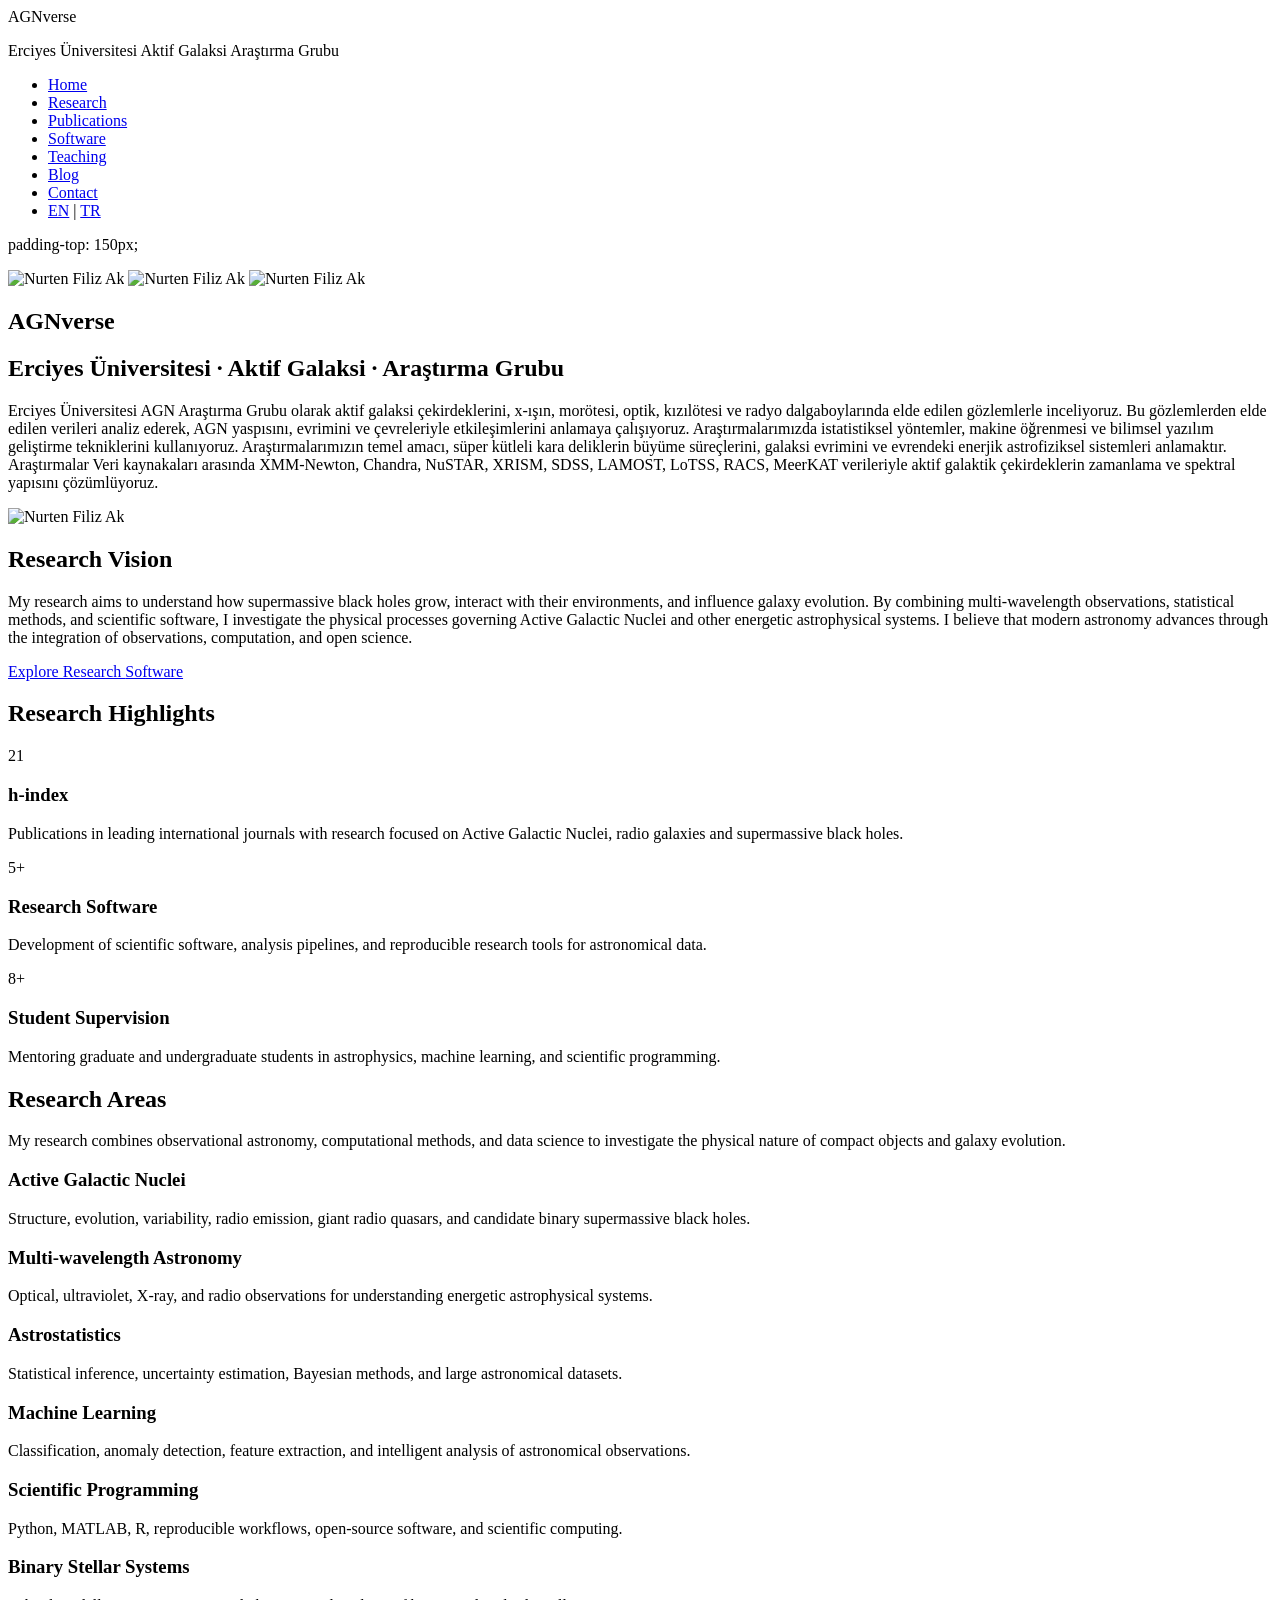
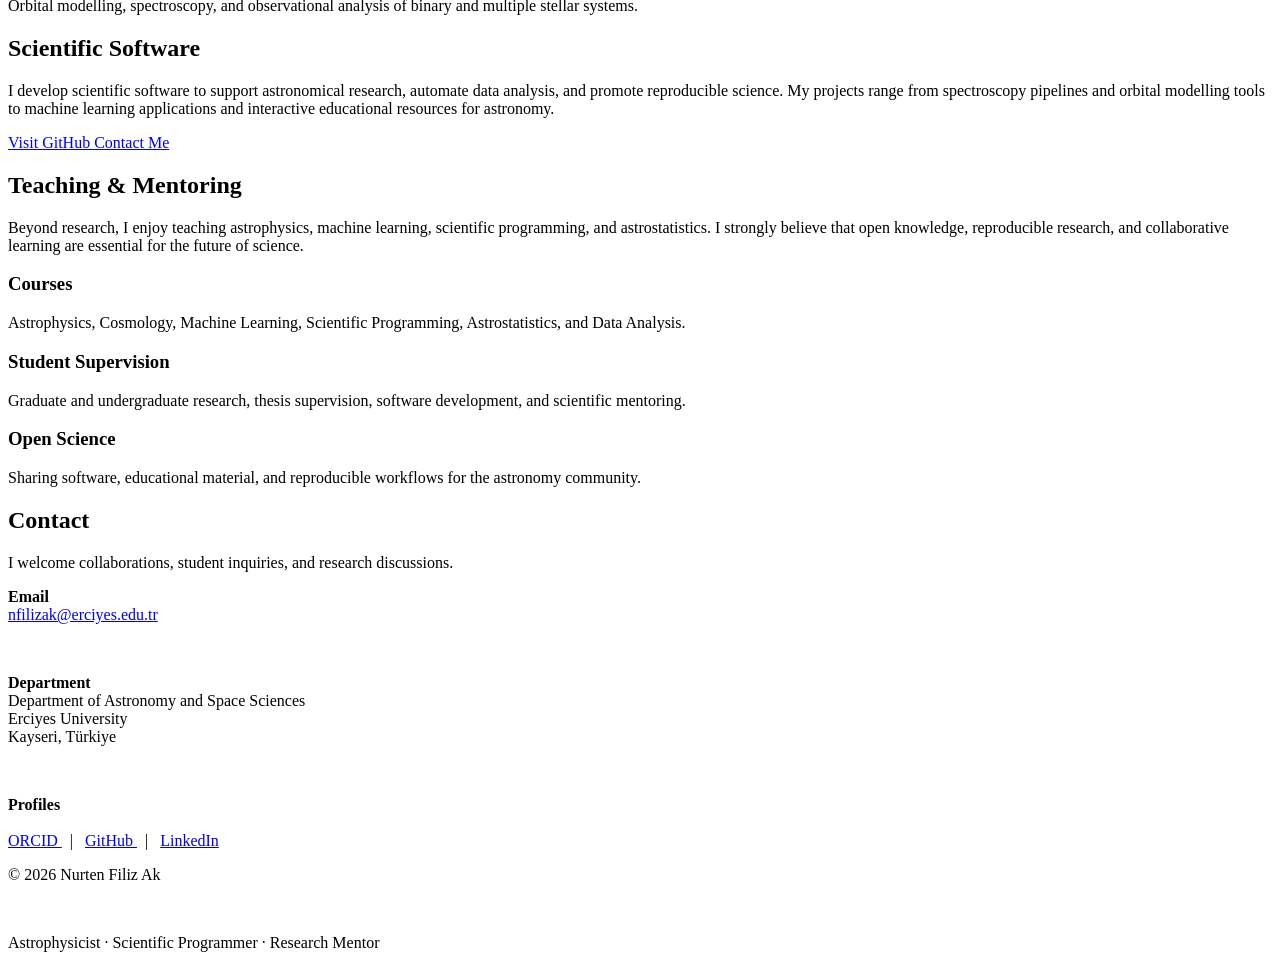
==== index.html @ eb98a03e "Add index.html for AGNverse website This commit adds a new HTML file for the AGNverse academic websi" ====
<!DOCTYPE html>
<html lang="en">

<head>

    <meta charset="UTF-8">
    <meta name="viewport" content="width=device-width, initial-scale=1.0">

    <title>AGNverse | Astrophysics</title>

    <meta name="description"
        content="Official academic website of Nurten Filiz Ak. Astrophysics, Active Galactic Nuclei, Scientific Programming, Astrostatistics and Machine Learning.">

    <link rel="stylesheet" href="css/style.css">

</head>

<body>

<!-- ========================= -->
<!-- HEADER -->
<!-- ========================= -->

<header>

    <div class="container navbar">

        <div class="logo">
           <div class="highlight-number">
                    AGNverse
                </div>
           <p>Erciyes Üniversitesi Aktif Galaksi Araştırma Grubu</p>
        </div>

        <nav>

            <ul class="menu">

                <li><a href="#">Home</a></li>

                <li><a href="#vision">Research</a></li>

                <li><a href="#">Publications</a></li>

                <li><a href="#">Software</a></li>

                <li><a href="#">Teaching</a></li>

                <li><a href="#">Blog</a></li>

                <li><a href="#contact">Contact</a></li>

                <li class="language-switch">
                    <a href="index.html" class="active-lang">EN</a>
                    <span>|</span>
                    <a href="tr/index.html">TR</a>
                </li>

            </ul>

        </nav>

    </div>

</header>

<section>
    <p>
    padding-top: 150px;
    </p>
</section>

<section>
 <div class="hero-image">

            <img src="assets/images/fotograf_nfa.jpg"
                alt="Nurten Filiz Ak">

                        <img src="assets/images/fotograf_nfa.jpg"
                alt="Nurten Filiz Ak">

                            <img src="assets/images/fotograf_nfa.jpg"
                alt="Nurten Filiz Ak">

</div>
</section>
<!-- ========================= -->
<!-- HERO -->
<!-- ========================= -->

<section class="hero">

    <div class="container hero">

        <!-- LEFT SIDE -->

        <div class="hero-text">

            <h1>
                AGNverse
            </h1>

            <h2>

                Erciyes Üniversitesi  ·
                Aktif Galaksi ·
                Araştırma Grubu

            </h2>

            <p>

               Erciyes Üniversitesi AGN Araştırma Grubu olarak 
               aktif galaksi çekirdeklerini, x-ışın, morötesi, optik, kızılötesi ve radyo dalgaboylarında elde edilen gözlemlerle inceliyoruz.
               Bu gözlemlerden elde edilen verileri analiz ederek, AGN yaspısını, evrimini ve çevreleriyle etkileşimlerini anlamaya çalışıyoruz.
               Araştırmalarımızda istatistiksel yöntemler, makine öğrenmesi ve bilimsel yazılım geliştirme tekniklerini kullanıyoruz.
               Araştırmalarımızın temel amacı, süper kütleli kara deliklerin büyüme süreçlerini, galaksi evrimini ve evrendeki enerjik astrofiziksel sistemleri anlamaktır.
               Araştırmalar
               
               Veri kaynakaları arasında XMM-Newton, Chandra, NuSTAR, XRISM,
               SDSS, LAMOST,
               LoTSS, RACS, MeerKAT verileriyle aktif galaktik çekirdeklerin zamanlama ve spektral yapısını çözümlüyoruz.

            </p>

            

        </div>

        <!-- RIGHT SIDE -->

        <div class="hero-image">

            <img src="assets/images/fotograf_nfa.jpg"
                alt="Nurten Filiz Ak">

                  
        </div>

    </div>

</section>



<!-- ===================================================== -->
<!-- RESEARCH VISION -->
<!-- ===================================================== -->

<section id="vision">

    <div class="container">

        <h2 class="section-title">
            Research Vision
        </h2>

        <p class="section-text">

            My research aims to understand how supermassive black holes grow,
            interact with their environments, and influence galaxy evolution.
            By combining multi-wavelength observations, statistical methods,
            and scientific software, I investigate the physical processes
            governing Active Galactic Nuclei and other energetic astrophysical
            systems. I believe that modern astronomy advances through the
            integration of observations, computation, and open science.

        </p>

    </div>

</section>

<div class="button-group">

                <a href="#vision" class="btn btn-primary">

                    Explore Research

                </a>

                <a href="#" class="btn btn-secondary">

                    Software

                </a>

            </div>

<!-- ===================================================== -->
<!-- RESEARCH HIGHLIGHTS -->
<!-- ===================================================== -->

<section>

    <div class="container">

        <h2 class="section-title">
            Research Highlights
        </h2>

        <div class="grid">

            <div class="card">

                <div class="highlight-number">
                    21
                </div>

                <h3>h-index</h3>

                <p class="highlight-text">

                    Publications in leading international journals with
                    research focused on Active Galactic Nuclei,
                    radio galaxies and supermassive black holes.

                </p>

            </div>

            <div class="card">

                <div class="highlight-number">
                    5+
                </div>

                <h3>Research Software</h3>

                <p class="highlight-text">

                    Development of scientific software,
                    analysis pipelines,
                    and reproducible research tools for astronomical data.

                </p>

            </div>

            <div class="card">

                <div class="highlight-number">
                    8+
                </div>

                <h3>Student Supervision</h3>

                <p class="highlight-text">

                    Mentoring graduate and undergraduate students
                    in astrophysics,
                    machine learning,
                    and scientific programming.

                </p>

            </div>

        </div>

    </div>

</section>


<!-- ===================================================== -->
<!-- RESEARCH AREAS -->
<!-- ===================================================== -->

<section>

    <div class="container">

        <h2 class="section-title">
            Research Areas
        </h2>

        <p class="section-text">

            My research combines observational astronomy,
            computational methods,
            and data science to investigate the physical nature of
            compact objects and galaxy evolution.

        </p>

        <div class="grid">

            <div class="card">

                <h3>
                    Active Galactic Nuclei
                </h3>

                <p>

                    Structure, evolution,
                    variability,
                    radio emission,
                    giant radio quasars,
                    and candidate binary supermassive black holes.

                </p>

            </div>

            <div class="card">

                <h3>
                    Multi-wavelength Astronomy
                </h3>

                <p>

                    Optical,
                    ultraviolet,
                    X-ray,
                    and radio observations
                    for understanding energetic astrophysical systems.

                </p>

            </div>

            <div class="card">

                <h3>
                    Astrostatistics
                </h3>

                <p>

                    Statistical inference,
                    uncertainty estimation,
                    Bayesian methods,
                    and large astronomical datasets.

                </p>

            </div>

            <div class="card">

                <h3>
                    Machine Learning
                </h3>

                <p>

                    Classification,
                    anomaly detection,
                    feature extraction,
                    and intelligent analysis
                    of astronomical observations.

                </p>

            </div>

            <div class="card">

                <h3>
                    Scientific Programming
                </h3>

                <p>

                    Python,
                    MATLAB,
                    R,
                    reproducible workflows,
                    open-source software,
                    and scientific computing.

                </p>

            </div>

            <div class="card">

                <h3>
                    Binary Stellar Systems
                </h3>

                <p>

                    Orbital modelling,
                    spectroscopy,
                    and observational analysis
                    of binary and multiple stellar systems.

                </p>

            </div>

        </div>

    </div>

</section>

<!-- ===================================================== -->
<!-- SOFTWARE -->
<!-- ===================================================== -->

<section id="software">

    <div class="container">

        <h2 class="section-title">
            Scientific Software
        </h2>

        <p class="section-text">

            I develop scientific software to support astronomical research,
            automate data analysis, and promote reproducible science.
            My projects range from spectroscopy pipelines and orbital modelling
            tools to machine learning applications and interactive educational
            resources for astronomy.

        </p>

        <div class="button-group">

            <a href="https://github.com/nfilizak"
               target="_blank"
               class="btn btn-primary">

                Visit GitHub

            </a>

            <a href="#contact"
               class="btn btn-secondary">

                Contact Me

            </a>

        </div>

    </div>

</section>


<!-- ===================================================== -->
<!-- TEACHING -->
<!-- ===================================================== -->

<section>

    <div class="container">

        <h2 class="section-title">
            Teaching & Mentoring
        </h2>

        <p class="section-text">

            Beyond research, I enjoy teaching astrophysics,
            machine learning,
            scientific programming,
            and astrostatistics.
            I strongly believe that open knowledge,
            reproducible research,
            and collaborative learning are essential
            for the future of science.

        </p>

        <div class="grid">

            <div class="card">

                <h3>
                    Courses
                </h3>

                <p>

                    Astrophysics,
                    Cosmology,
                    Machine Learning,
                    Scientific Programming,
                    Astrostatistics,
                    and Data Analysis.

                </p>

            </div>

            <div class="card">

                <h3>
                    Student Supervision
                </h3>

                <p>

                    Graduate and undergraduate research,
                    thesis supervision,
                    software development,
                    and scientific mentoring.

                </p>

            </div>

            <div class="card">

                <h3>
                    Open Science
                </h3>

                <p>

                    Sharing software,
                    educational material,
                    and reproducible workflows
                    for the astronomy community.

                </p>

            </div>

        </div>

    </div>

</section>


<!-- ===================================================== -->
<!-- CONTACT -->
<!-- ===================================================== -->

<section id="contact">

    <div class="container">

        <h2 class="section-title">
            Contact
        </h2>

        <p class="section-text">

            I welcome collaborations,
            student inquiries,
            and research discussions.

        </p>

        <div class="card">

            <p>

                <strong>Email</strong><br>

                <a href="mailto:nfilizak@erciyes.edu.tr">
                    nfilizak@erciyes.edu.tr
                </a>

            </p>

            <br>

            <p>

                <strong>Department</strong><br>

                Department of Astronomy and Space Sciences<br>
                Erciyes University<br>
                Kayseri, Türkiye

            </p>

            <br>

            <p>

                <strong>Profiles</strong><br><br>

                <a href="https://orcid.org/"
                   target="_blank">

                    ORCID

                </a>

                &nbsp; | &nbsp;

                <a href="https://github.com/nfilizak"
                   target="_blank">

                    GitHub

                </a>

                &nbsp; | &nbsp;

                <a href="https://www.linkedin.com/in/nfilizak/"
                   target="_blank">

                    LinkedIn

                </a>

            </p>

        </div>

    </div>

</section>


<!-- ===================================================== -->
<!-- FOOTER -->
<!-- ===================================================== -->

<footer>

    <div class="container">

        <p>

            © 2026 Nurten Filiz Ak

        </p>

        <br>

        <p>

            Astrophysicist · Scientific Programmer · Research Mentor

        </p>

    </div>

</footer>

</body>

</html>
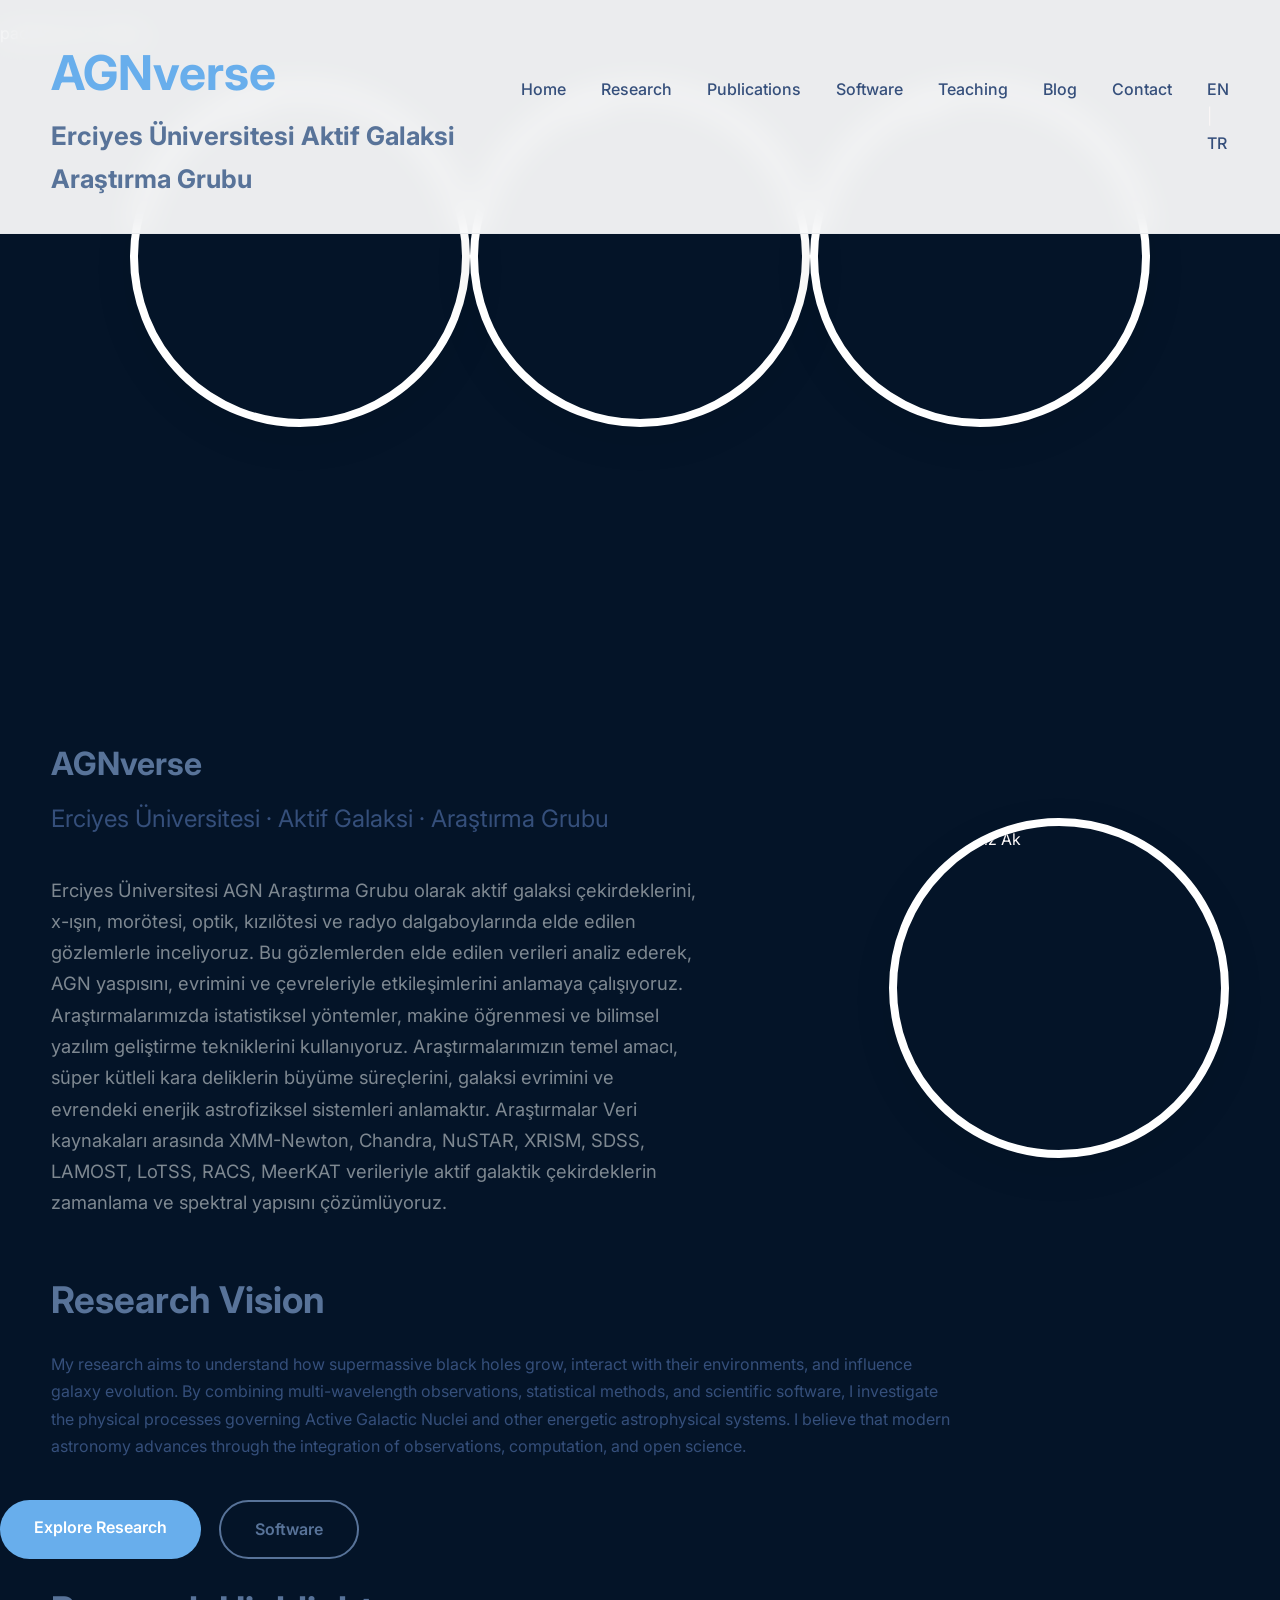
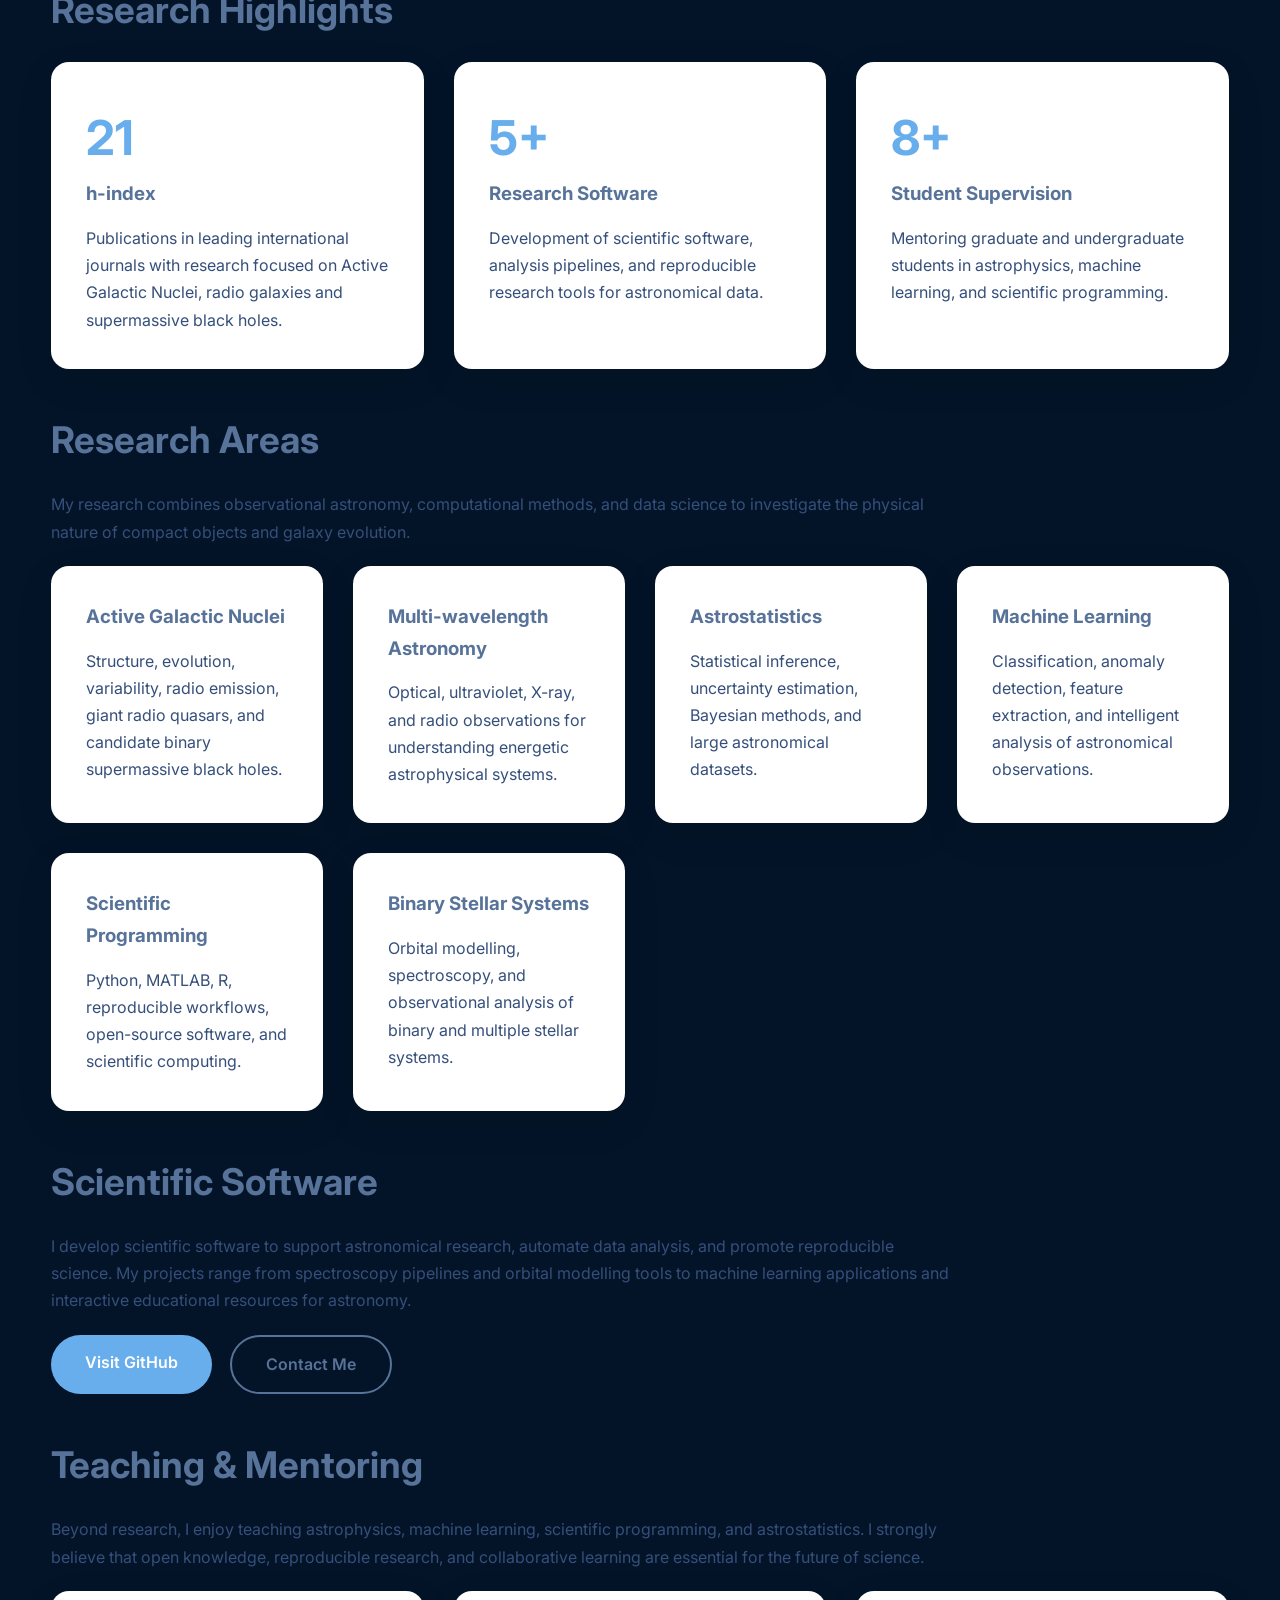
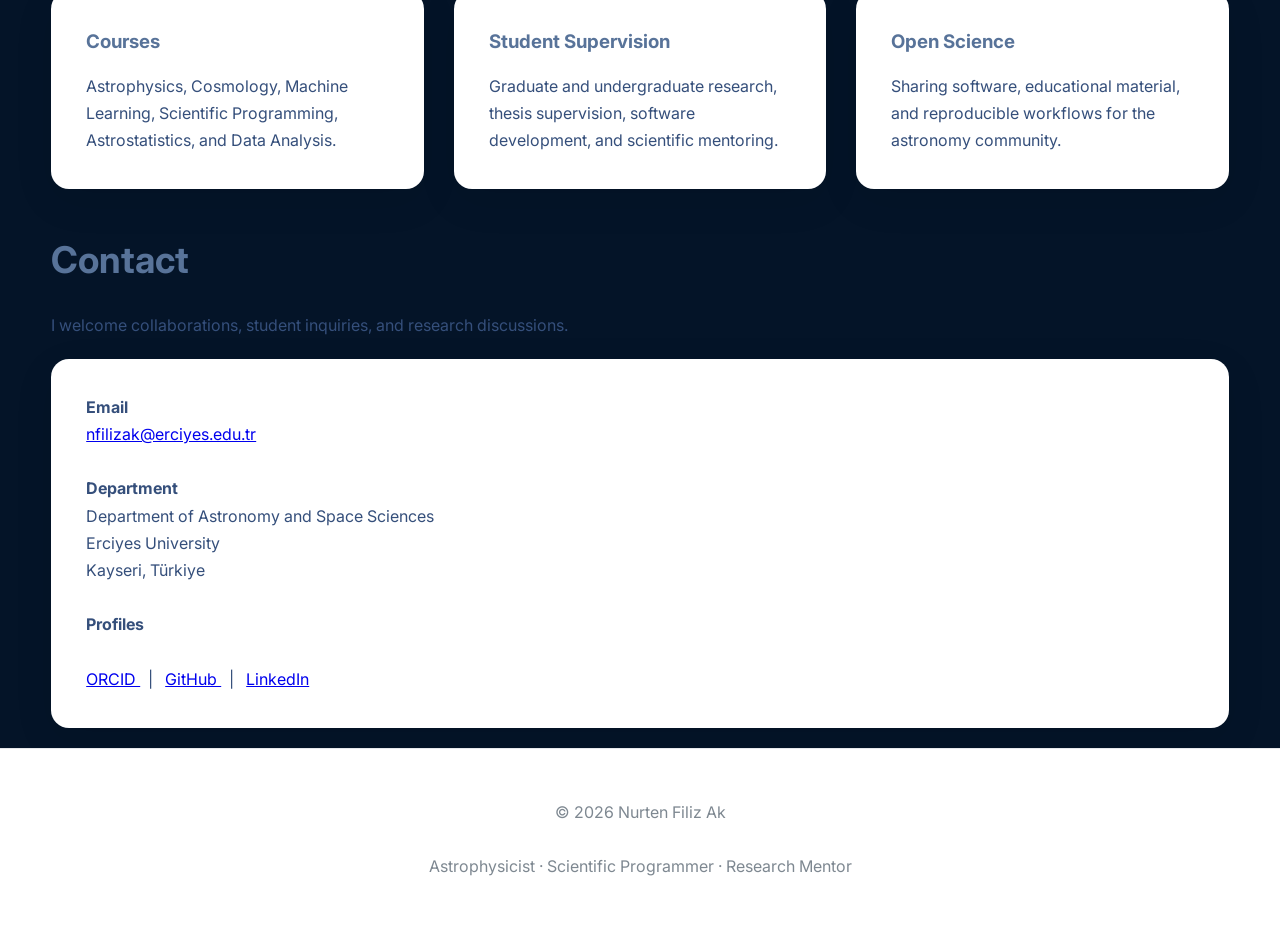
==== commit aabab2cc: "Update stylesheet link to use assets directory updating" ====
--- a/index.html
+++ b/index.html
@@ -11,7 +11,7 @@
     <meta name="description"
         content="Official academic website of Nurten Filiz Ak. Astrophysics, Active Galactic Nuclei, Scientific Programming, Astrostatistics and Machine Learning.">
 
-    <link rel="stylesheet" href="css/style.css">
+    <link rel="stylesheet" href="assets/css/style.css">
 
 </head>
 
--- a/assets/css/style.css
+++ b/assets/css/style.css
@@ -0,0 +1,486 @@
+/* ==========================================================
+  AGN Verse Academic Website
+   Version : 1.0
+   ========================================================== */
+
+/* ---------------------- */
+/* GOOGLE FONT            */
+/* ---------------------- */
+
+@import url('https://fonts.googleapis.com/css2?family=Inter:wght@300;400;500;600;700&display=swap');
+
+/* ---------------------- */
+/* ROOT COLORS            */
+/* ---------------------- */
+
+:root{
+
+    --background:#041428;
+
+    --surface:#FFFFFF;
+
+    --primary:#587399;
+
+    --secondary:#354f7b;
+
+    --accent:#68aeec;
+
+    --text:#faf6f6;
+
+    --light:#7e8891;
+
+    --border:#E6E8EB;
+
+    --shadow:0 12px 40px rgba(0,0,0,.08);
+
+}
+
+/* ---------------------- */
+/* RESET                  */
+/* ---------------------- */
+
+*{
+
+    margin:0;
+
+    padding:0;
+
+    box-sizing:border-box;
+
+}
+
+html{
+
+    scroll-behavior:smooth;
+
+}
+
+body{
+
+    font-family:'Inter',sans-serif;
+
+    background:var(--background);
+
+    color:var(--text);
+
+    line-height:1.7;
+
+}
+
+/* ---------------------- */
+/* CONTAINER              */
+/* ---------------------- */
+
+.container{
+
+    width:min(1200px,92%);
+
+    margin:auto;
+
+}
+
+/* ---------------------- */
+/* NAVIGATION             */
+/* ---------------------- */
+
+header{
+
+    position:fixed;
+
+    top:0;
+
+    left:0;
+
+    width:100%;
+
+    background:rgba(255,255,255,.92);
+
+    backdrop-filter:blur(14px);
+
+    border-bottom:1px solid var(--border);
+
+    z-index:1000;
+
+}
+
+.navbar{
+
+    display:flex;
+
+    justify-content:space-between;
+
+    align-items:center;
+
+    padding:32px 0;
+
+}
+
+.logo{
+
+    font-size:1.6rem;
+
+    font-weight:700;
+
+    color:var(--primary);
+
+}
+
+.menu{
+
+    display:flex;
+
+    gap:35px;
+
+    list-style:none;
+
+}
+
+.menu a{
+
+    text-decoration:none;
+
+    color:var(--secondary);
+
+    font-weight:500;
+
+    transition:.3s;
+
+}
+
+.menu a:hover{
+
+    color:var(--accent);
+
+}
+
+/* ---------------------- */
+/* HERO                   */
+/* ---------------------- */
+
+.hero{
+
+    min-height:10vh;
+
+    display:flex;
+
+    align-items:center;
+
+    justify-content:space-between;
+
+    gap:80px;
+
+    padding-top:150px;
+
+}
+
+/* LEFT SIDE */
+
+.hero-text{
+
+    flex:1;
+
+}
+
+.hero-text h1{
+
+    font-size:2.0rem;
+
+    color:var(--primary);
+
+    line-height:1.05;
+
+    margin-bottom:18px;
+
+}
+
+.hero-text h2{
+
+    font-size:1.5rem;
+
+    font-weight:400;
+
+    color:var(--secondary);
+
+    margin-bottom:35px;
+
+}
+
+.hero-text p{
+
+    font-size:1.15rem;
+
+    color:var(--light);
+
+    max-width:650px;
+
+    margin-bottom:10px;
+
+}
+
+/* ---------------------- */
+/* BUTTONS                */
+/* ---------------------- */
+
+.button-group{
+
+    display:flex;
+
+    gap:18px;
+
+    flex-wrap:wrap;
+
+}
+
+.btn{
+
+    display:inline-block;
+
+    padding:14px 34px;
+
+    border-radius:40px;
+
+    text-decoration:none;
+
+    transition:.3s;
+
+    font-weight:600;
+
+}
+
+.btn-primary{
+
+    background:var(--accent);
+
+    color:white;
+
+}
+
+.btn-primary:hover{
+
+    transform:translateY(-4px);
+
+    box-shadow:0 10px 25px rgba(30,136,229,.25);
+
+}
+
+.btn-secondary{
+
+    border:2px solid var(--primary);
+
+    color:var(--primary);
+
+}
+
+.btn-secondary:hover{
+
+    background:var(--primary);
+
+    color:white;
+
+}
+
+/* ---------------------- */
+/* PROFILE IMAGE          */
+/* ---------------------- */
+
+.hero-image{
+
+    flex:0 0 160px;
+
+    display:flex;
+
+    justify-content:center;
+
+}
+
+.hero-image img{
+
+    width:340px;
+
+    height:340px;
+
+    object-fit:cover;
+
+    border-radius:50%;
+
+    border:8px solid white;
+
+    box-shadow:var(--shadow);
+
+    transition:.5s;
+
+}
+
+.hero-image img:hover{
+
+    transform:scale(1.03);
+
+}
+
+/* ---------------------- */
+/* SECTIONS               */
+/* ---------------------- */
+
+section{
+
+    padding:20px 0;
+
+}
+
+.section-title{
+
+    font-size:2.3rem;
+
+    color:var(--primary);
+
+    margin-bottom:20px;
+
+}
+
+.section-text{
+
+    max-width:900px;
+
+    color:var(--secondary);
+
+    margin-bottom:20px;
+
+}
+
+/* ---------------------- */
+/* CARDS                  */
+/* ---------------------- */
+
+.grid{
+
+    display:grid;
+
+    grid-template-columns:repeat(auto-fit,minmax(270px,1fr));
+
+    gap:30px;
+
+}
+
+.card{
+
+    background:var(--surface);
+
+    border-radius:18px;
+
+    padding:35px;
+
+    box-shadow:var(--shadow);
+
+    transition:.35s;
+
+}
+
+.card:hover{
+
+    transform:translateY(-10px);
+
+}
+
+.card h3{
+
+    margin-bottom:15px;
+
+    color:var(--primary);
+
+}
+
+.card p{
+
+    color:var(--secondary);
+
+}
+
+/* ---------------------- */
+/* HIGHLIGHTS             */
+/* ---------------------- */
+
+.highlight-number{
+
+    font-size:3rem;
+
+    color:var(--accent);
+
+    font-weight:700;
+
+}
+
+.highlight-text{
+
+    color:var(--secondary);
+
+}
+
+/* ---------------------- */
+/* FOOTER                 */
+/* ---------------------- */
+
+footer{
+
+    background:white;
+
+    border-top:1px solid var(--border);
+
+    text-align:center;
+
+    padding:50px 0;
+
+    color:var(--light);
+
+}
+
+/* ---------------------- */
+/* RESPONSIVE             */
+/* ---------------------- */
+
+@media(max-width:950px){
+
+.hero{
+
+    flex-direction:column-reverse;
+
+    text-align:center;
+
+    padding-top:180px;
+
+}
+
+.hero-text p{
+
+    margin:auto;
+
+    margin-bottom:20px;
+
+}
+
+.button-group{
+
+    justify-content:center;
+
+}
+
+.menu{
+
+    display:none;
+
+}
+
+.hero-text h1{
+
+    font-size:3.2rem;
+
+}
+
+.hero-image img{
+
+    width:250px;
+
+    height:250px;
+
+}
+
+}
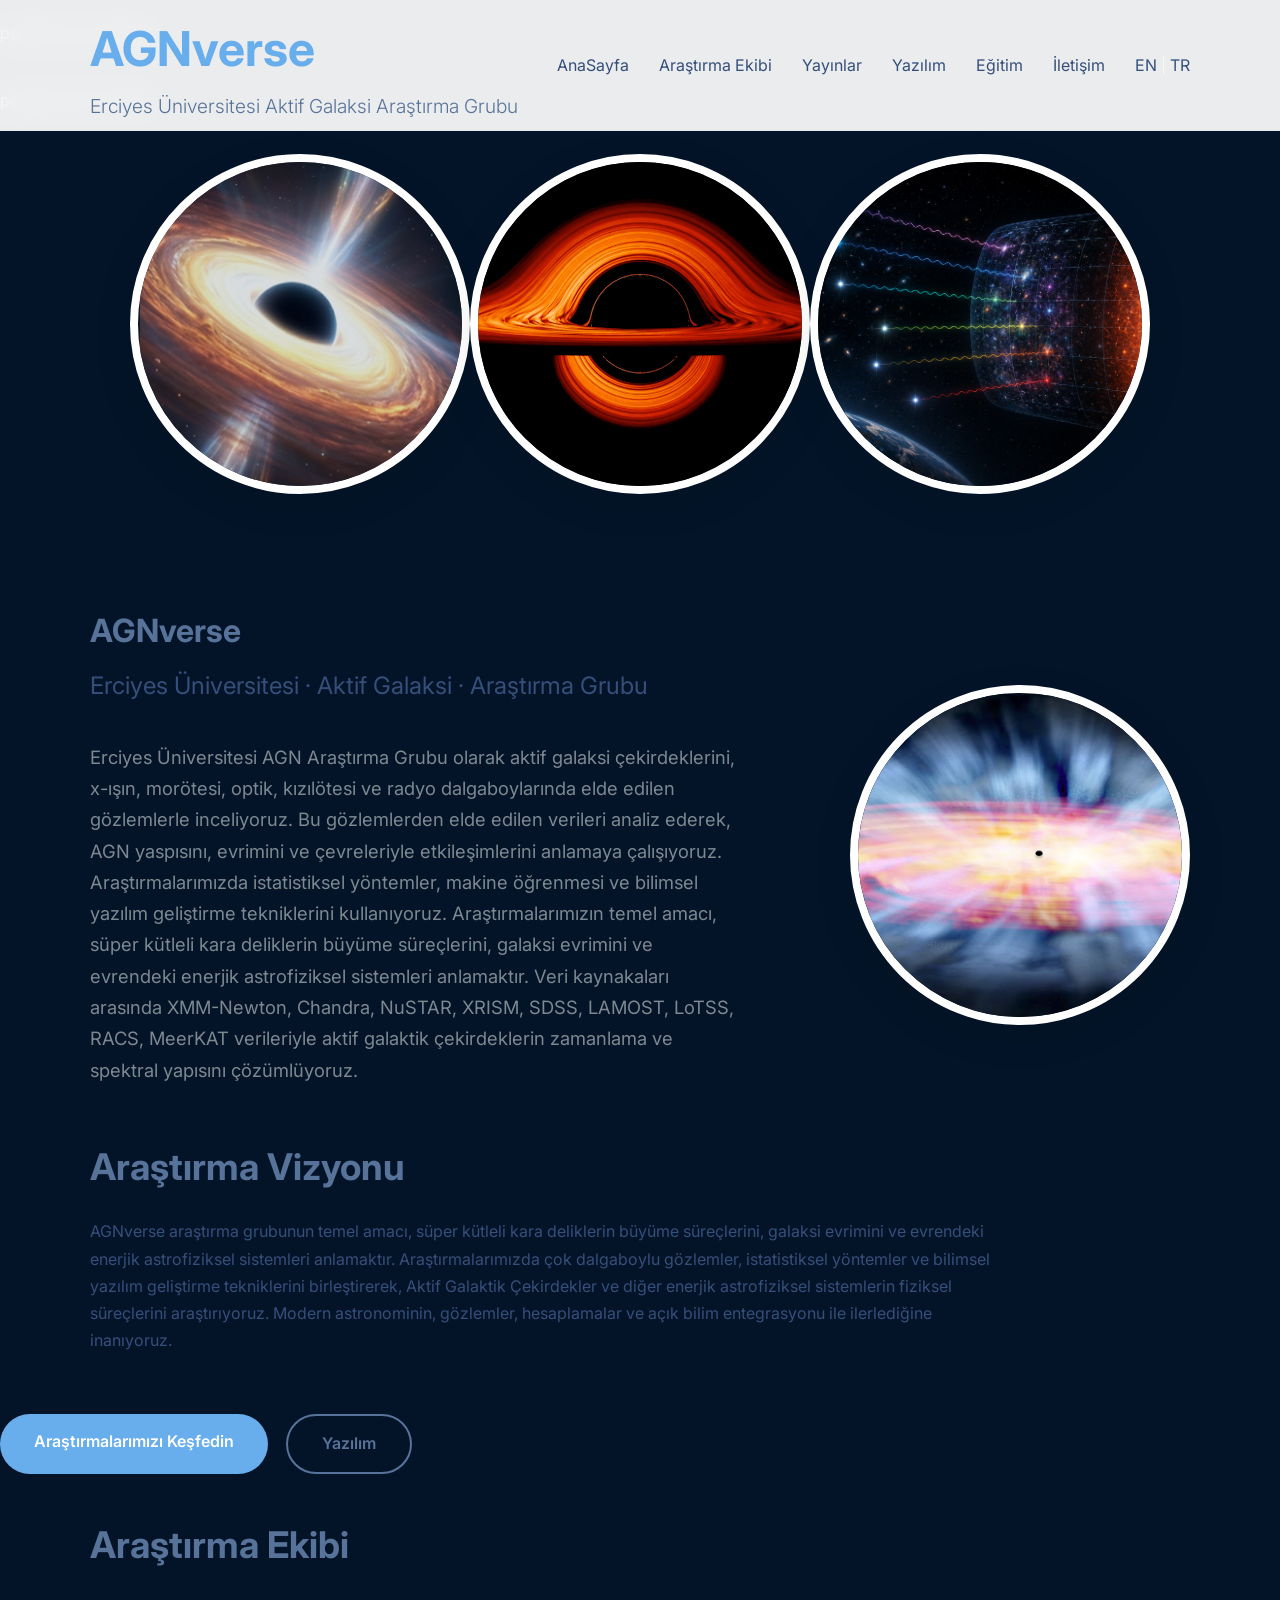
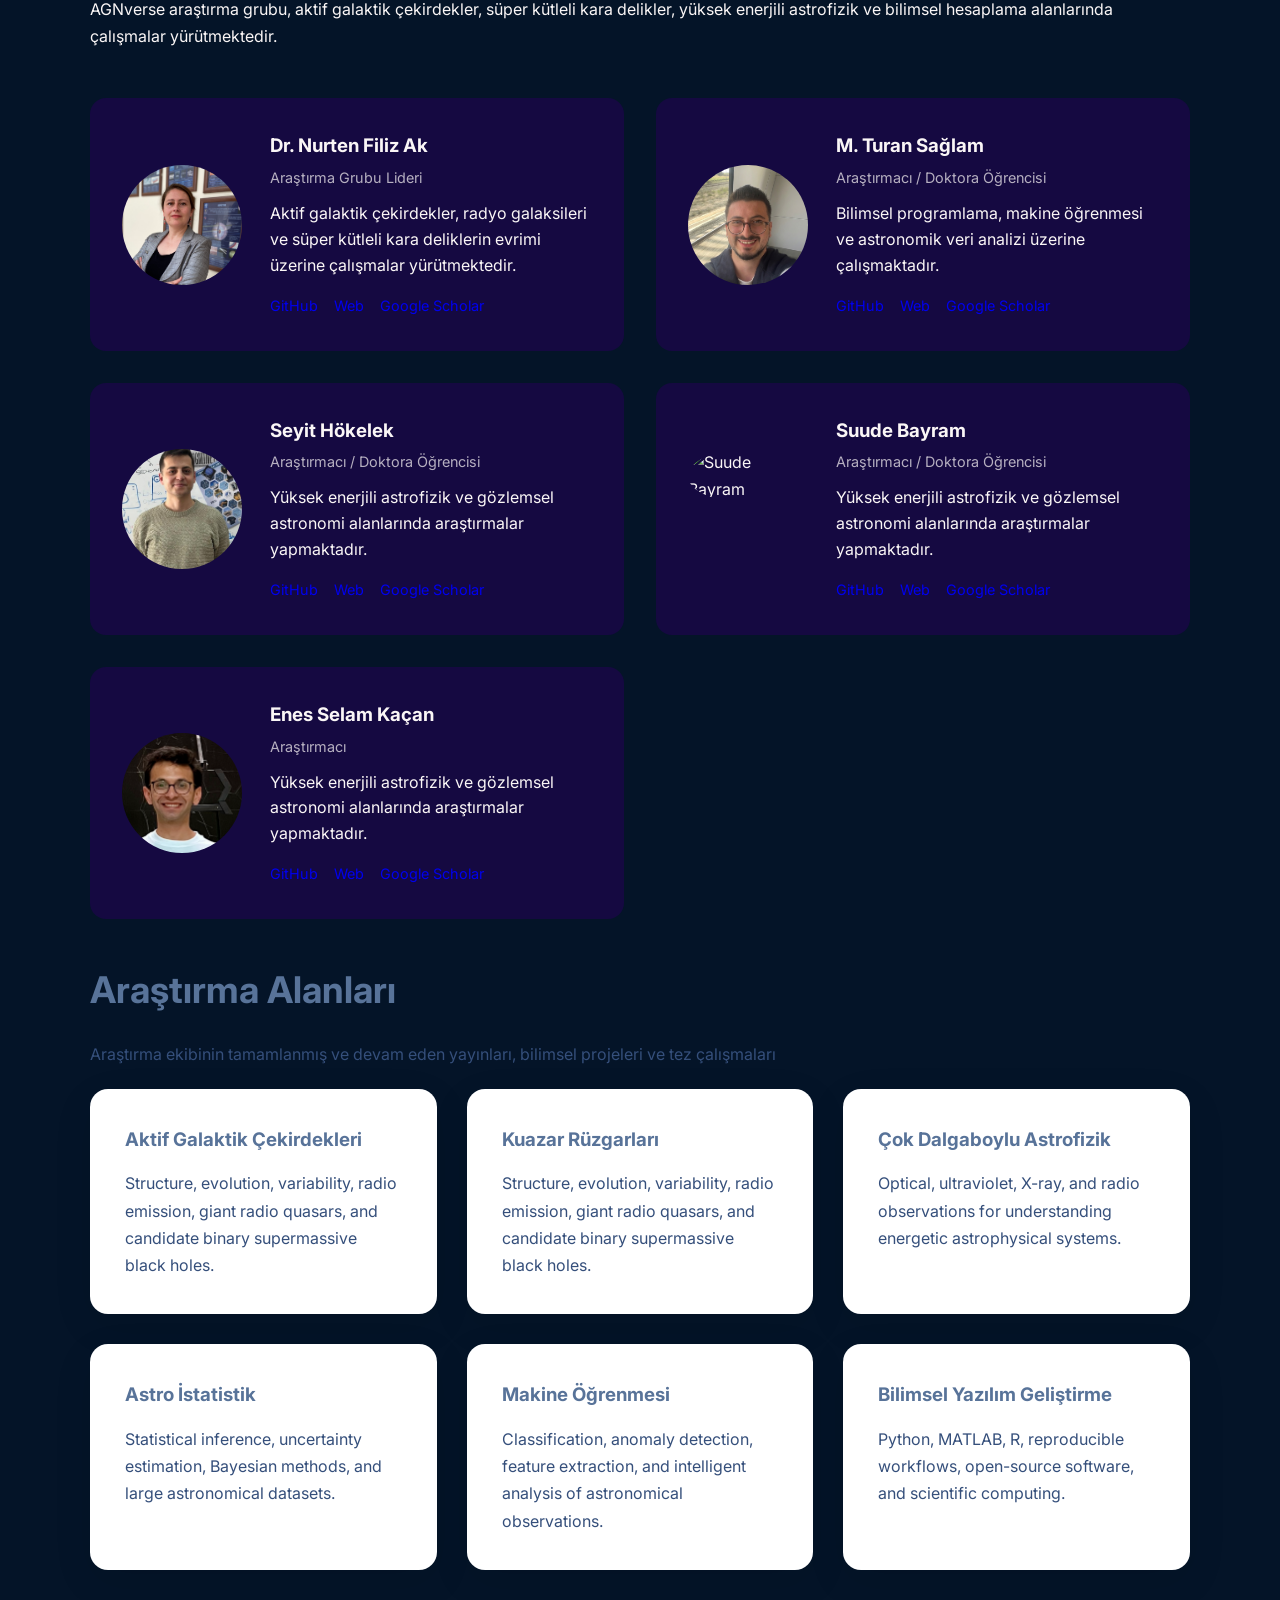
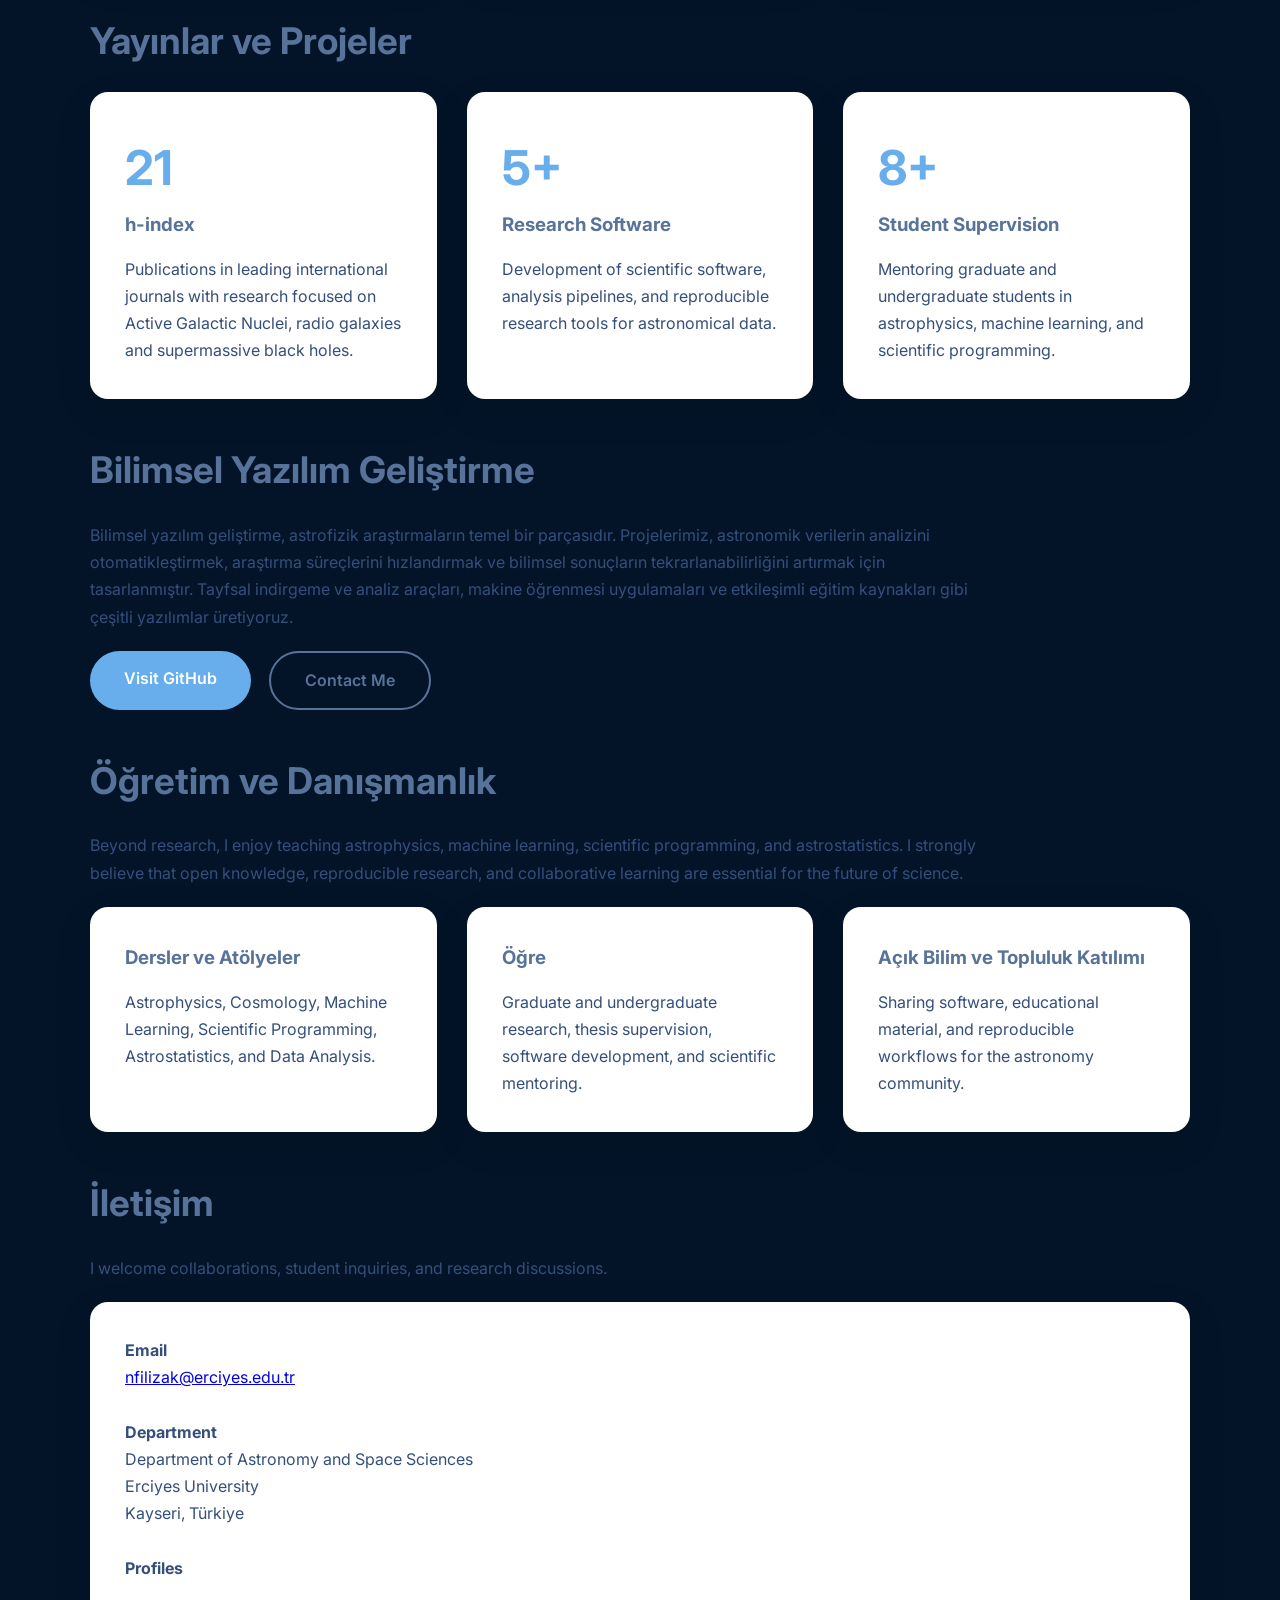
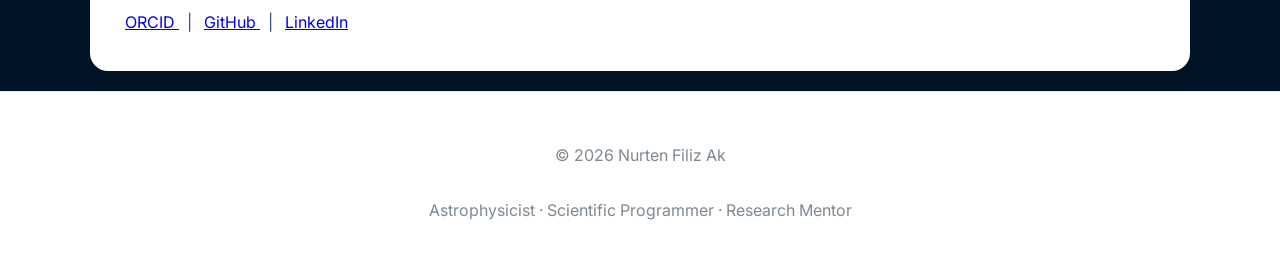
==== commit 4f1ffedf: "Translate index.html content to Turkish İçerik düzenleme" ====
--- a/index.html
+++ b/index.html
@@ -36,19 +36,18 @@
 
             <ul class="menu">
 
-                <li><a href="#">Home</a></li>
-
-                <li><a href="#vision">Research</a></li>
-
-                <li><a href="#">Publications</a></li>
-
-                <li><a href="#">Software</a></li>
-
-                <li><a href="#">Teaching</a></li>
-
-                <li><a href="#">Blog</a></li>
-
-                <li><a href="#contact">Contact</a></li>
+                <li><a href="#">AnaSayfa</a></li>
+
+                <li><a href="#vision">Araştırma Ekibi</a></li>
+
+                <li><a href="#">Yayınlar</a></li>
+
+                <li><a href="#">Yazılım</a></li>
+
+                <li><a href="#">Eğitim</a></li>
+
+
+                <li><a href="#contact">İletişim</a></li>
 
                 <li class="language-switch">
                     <a href="index.html" class="active-lang">EN</a>
@@ -66,21 +65,27 @@
 
 <section>
     <p>
-    padding-top: 150px;
+    padding-top: 280px;
+    </p>
+</section>
+<section>
+    <p>
+    padding-top: 280px;
     </p>
 </section>
 
 <section>
  <div class="hero-image">
 
-            <img src="assets/images/fotograf_nfa.jpg"
-                alt="Nurten Filiz Ak">
-
-                        <img src="assets/images/fotograf_nfa.jpg"
-                alt="Nurten Filiz Ak">
-
-                            <img src="assets/images/fotograf_nfa.jpg"
-                alt="Nurten Filiz Ak">
+
+            <img src="assets/images/agn.png"
+                alt="AGN">
+
+            <img src="assets/images/bh.gif"
+                alt="BH">
+
+             <img src="assets/images/Picture2.png"
+                alt="Universe">
 
 </div>
 </section>
@@ -115,7 +120,7 @@
                Bu gözlemlerden elde edilen verileri analiz ederek, AGN yaspısını, evrimini ve çevreleriyle etkileşimlerini anlamaya çalışıyoruz.
                Araştırmalarımızda istatistiksel yöntemler, makine öğrenmesi ve bilimsel yazılım geliştirme tekniklerini kullanıyoruz.
                Araştırmalarımızın temel amacı, süper kütleli kara deliklerin büyüme süreçlerini, galaksi evrimini ve evrendeki enerjik astrofiziksel sistemleri anlamaktır.
-               Araştırmalar
+               
                
                Veri kaynakaları arasında XMM-Newton, Chandra, NuSTAR, XRISM,
                SDSS, LAMOST,
@@ -131,7 +136,7 @@
 
         <div class="hero-image">
 
-            <img src="assets/images/fotograf_nfa.jpg"
+            <img src="assets/images/Kuazar.png"
                 alt="Nurten Filiz Ak">
 
                   
@@ -152,43 +157,279 @@
     <div class="container">
 
         <h2 class="section-title">
-            Research Vision
+            Araştırma Vizyonu
         </h2>
 
         <p class="section-text">
 
-            My research aims to understand how supermassive black holes grow,
-            interact with their environments, and influence galaxy evolution.
-            By combining multi-wavelength observations, statistical methods,
-            and scientific software, I investigate the physical processes
-            governing Active Galactic Nuclei and other energetic astrophysical
-            systems. I believe that modern astronomy advances through the
-            integration of observations, computation, and open science.
-
+            AGNverse araştırma grubunun temel amacı, süper kütleli kara deliklerin büyüme süreçlerini, galaksi evrimini ve evrendeki enerjik astrofiziksel sistemleri anlamaktır.
+            Araştırmalarımızda çok dalgaboylu gözlemler, istatistiksel yöntemler ve bilimsel yazılım geliştirme tekniklerini birleştirerek, Aktif Galaktik Çekirdekler ve diğer enerjik astrofiziksel sistemlerin fiziksel süreçlerini araştırıyoruz.
+            Modern astronominin, gözlemler, hesaplamalar ve açık bilim entegrasyonu ile ilerlediğine inanıyoruz.
+
+        
         </p>
 
     </div>
 
 </section>
 
-<div class="button-group">
+<section>
+    <div class="button-group">
 
                 <a href="#vision" class="btn btn-primary">
 
-                    Explore Research
+                    Araştırmalarımızı Keşfedin
 
                 </a>
 
                 <a href="#" class="btn btn-secondary">
 
-                    Software
+                    Yazılım
 
                 </a>
 
             </div>
 
-<!-- ===================================================== -->
-<!-- RESEARCH HIGHLIGHTS -->
+</section> 
+
+
+<!-- ===================================================== -->
+<!-- EKİP -->
+<!-- ===================================================== -->
+
+<section id="team">
+
+    <div class="container">
+
+        <h2 class="section-title">
+            Araştırma Ekibi
+        </h2>
+
+        <p class="section-intro">
+            AGNverse araştırma grubu, aktif galaktik çekirdekler,
+            süper kütleli kara delikler, yüksek enerjili astrofizik
+            ve bilimsel hesaplama alanlarında çalışmalar yürütmektedir.
+        </p>
+
+        <div class="team-grid">
+
+            <!-- Researcher 1 -->
+            <div class="team-member">
+
+                <div class="team-photo">
+                    <img src="assets/images/lead.jpg"
+                         alt="Araştırmacı Adı">
+                </div>
+
+                <div class="team-info">
+
+                    <h3>Dr. Nurten Filiz Ak</h3>
+
+                    <p class="team-role">
+                        Araştırma Grubu Lideri
+                    </p>
+
+                    <p>
+                        Aktif galaktik çekirdekler, radyo galaksileri
+                        ve süper kütleli kara deliklerin evrimi üzerine
+                        çalışmalar yürütmektedir.
+                    </p>
+
+                    <div class="team-links">
+
+                        <a href="#" target="_blank">
+                            GitHub
+                        </a>
+
+                        <a href="#" target="_blank">
+                            Web
+                        </a>
+
+                        <a href="#" target="_blank">
+                            Google Scholar
+                        </a>
+
+                    </div>
+
+                </div>
+
+            </div>
+
+
+            <!-- Researcher 2 -->
+            <div class="team-member">
+
+                <div class="team-photo">
+                    <img src="assets/images/researcher-1.png"
+                         alt="Araştırmacı Adı">
+                </div>
+
+                <div class="team-info">
+
+                    <h3>M. Turan Sağlam</h3>
+
+                    <p class="team-role">
+                        Araştırmacı / Doktora Öğrencisi
+                    </p>
+
+                    <p>
+                        Bilimsel programlama, makine öğrenmesi ve
+                        astronomik veri analizi üzerine çalışmaktadır.
+                    </p>
+
+                    <div class="team-links">
+
+                        <a href="#" target="_blank">
+                            GitHub
+                        </a>
+
+                        <a href="#" target="_blank">
+                            Web
+                        </a>
+
+                        <a href="#" target="_blank">
+                            Google Scholar
+                        </a>
+
+                    </div>
+
+                </div>
+
+            </div>
+
+
+            <!-- Researcher 3 -->
+            <div class="team-member">
+
+                <div class="team-photo">
+                    <img src="assets/images/researcher_2.jpeg"
+                         alt="Seyit Hökelek">
+                </div>
+
+                <div class="team-info">
+
+                    <h3>Seyit Hökelek</h3>
+
+                    <p class="team-role">
+                        Araştırmacı / Doktora Öğrencisi
+                    </p>
+
+                    <p>
+                        Yüksek enerjili astrofizik ve gözlemsel
+                        astronomi alanlarında araştırmalar yapmaktadır.
+                    </p>
+
+                    <div class="team-links">
+
+                        <a href="#" target="_blank">
+                            GitHub
+                        </a>
+
+                        <a href="#" target="_blank">
+                            Web
+                        </a>
+
+                        <a href="#" target="_blank">
+                            Google Scholar
+                        </a>
+
+                    </div>
+
+                </div>
+
+            </div>
+
+            <!-- Researcher 4 -->
+            <div class="team-member">
+
+                <div class="team-photo">
+                    <img src="assets/images/researcher-3.jpeg"
+                         alt="Suude Bayram">
+                </div>
+
+                <div class="team-info">
+
+                    <h3>Suude Bayram</h3>
+
+                    <p class="team-role">
+                        Araştırmacı / Doktora Öğrencisi
+                    </p>
+
+                    <p>
+                        Yüksek enerjili astrofizik ve gözlemsel
+                        astronomi alanlarında araştırmalar yapmaktadır.
+                    </p>
+
+                    <div class="team-links">
+
+                        <a href="#" target="_blank">
+                            GitHub
+                        </a>
+
+                        <a href="#" target="_blank">
+                            Web
+                        </a>
+
+                        <a href="#" target="_blank">
+                            Google Scholar
+                        </a>
+
+                    </div>
+
+                </div>
+
+            </div>
+
+            <div class="team-member">
+
+                <div class="team-photo">
+                    <img src="assets/images/researcher-4.jpeg"
+                         alt="Enes Selam Kacan">
+                </div>
+
+                <div class="team-info">
+
+                    <h3>Enes Selam Kaçan</h3>
+
+                    <p class="team-role">
+                        Araştırmacı 
+                    </p>
+
+                    <p>
+                        Yüksek enerjili astrofizik ve gözlemsel
+                        astronomi alanlarında araştırmalar yapmaktadır.
+                    </p>
+
+                    <div class="team-links">
+
+                        <a href="#" target="_blank">
+                            GitHub
+                        </a>
+
+                        <a href="#" target="_blank">
+                            Web
+                        </a>
+
+                        <a href="#" target="_blank">
+                            Google Scholar
+                        </a>
+
+                    </div>
+
+                </div>
+
+            </div>
+
+        </div>
+
+    </div>
+
+</section>
+
+
+
+<!-- ===================================================== -->
+<!-- RESEARCH AREAS -->
 <!-- ===================================================== -->
 
 <section>
@@ -196,100 +437,22 @@
     <div class="container">
 
         <h2 class="section-title">
-            Research Highlights
+            Araştırma Alanları
         </h2>
 
+        <p class="section-text">
+
+            Araştırma ekibinin tamamlanmış ve devam eden yayınları, bilimsel projeleri ve tez çalışmaları 
+            
+            
+        </p>
+
         <div class="grid">
 
             <div class="card">
 
-                <div class="highlight-number">
-                    21
-                </div>
-
-                <h3>h-index</h3>
-
-                <p class="highlight-text">
-
-                    Publications in leading international journals with
-                    research focused on Active Galactic Nuclei,
-                    radio galaxies and supermassive black holes.
-
-                </p>
-
-            </div>
-
-            <div class="card">
-
-                <div class="highlight-number">
-                    5+
-                </div>
-
-                <h3>Research Software</h3>
-
-                <p class="highlight-text">
-
-                    Development of scientific software,
-                    analysis pipelines,
-                    and reproducible research tools for astronomical data.
-
-                </p>
-
-            </div>
-
-            <div class="card">
-
-                <div class="highlight-number">
-                    8+
-                </div>
-
-                <h3>Student Supervision</h3>
-
-                <p class="highlight-text">
-
-                    Mentoring graduate and undergraduate students
-                    in astrophysics,
-                    machine learning,
-                    and scientific programming.
-
-                </p>
-
-            </div>
-
-        </div>
-
-    </div>
-
-</section>
-
-
-<!-- ===================================================== -->
-<!-- RESEARCH AREAS -->
-<!-- ===================================================== -->
-
-<section>
-
-    <div class="container">
-
-        <h2 class="section-title">
-            Research Areas
-        </h2>
-
-        <p class="section-text">
-
-            My research combines observational astronomy,
-            computational methods,
-            and data science to investigate the physical nature of
-            compact objects and galaxy evolution.
-
-        </p>
-
-        <div class="grid">
-
-            <div class="card">
-
                 <h3>
-                    Active Galactic Nuclei
+                    Aktif Galaktik Çekirdekleri
                 </h3>
 
                 <p>
@@ -304,10 +467,28 @@
 
             </div>
 
-            <div class="card">
+<div class="card">
 
                 <h3>
-                    Multi-wavelength Astronomy
+                    Kuazar Rüzgarları
+                </h3>
+
+                <p>
+
+                    Structure, evolution,
+                    variability,
+                    radio emission,
+                    giant radio quasars,
+                    and candidate binary supermassive black holes.
+
+                </p>
+
+            </div>
+
+            <div class="card">
+
+                <h3>
+                    Çok Dalgaboylu Astrofizik
                 </h3>
 
                 <p>
@@ -325,7 +506,7 @@
             <div class="card">
 
                 <h3>
-                    Astrostatistics
+                    Astro İstatistik
                 </h3>
 
                 <p>
@@ -342,7 +523,7 @@
             <div class="card">
 
                 <h3>
-                    Machine Learning
+                    Makine Öğrenmesi
                 </h3>
 
                 <p>
@@ -360,7 +541,7 @@
             <div class="card">
 
                 <h3>
-                    Scientific Programming
+                    Bilimsel Yazılım Geliştirme
                 </h3>
 
                 <p>
@@ -376,22 +557,7 @@
 
             </div>
 
-            <div class="card">
-
-                <h3>
-                    Binary Stellar Systems
-                </h3>
-
-                <p>
-
-                    Orbital modelling,
-                    spectroscopy,
-                    and observational analysis
-                    of binary and multiple stellar systems.
-
-                </p>
-
-            </div>
+        
 
         </div>
 
@@ -399,6 +565,79 @@
 
 </section>
 
+
+<section>
+
+    <div class="container">
+
+        <h2 class="section-title">
+            Yayınlar ve Projeler
+        </h2>
+
+        <div class="grid">
+
+            <div class="card">
+
+                <div class="highlight-number">
+                    21
+                </div>
+
+                <h3>h-index</h3>
+
+                <p class="highlight-text">
+
+                    Publications in leading international journals with
+                    research focused on Active Galactic Nuclei,
+                    radio galaxies and supermassive black holes.
+
+                </p>
+
+            </div>
+
+            <div class="card">
+
+                <div class="highlight-number">
+                    5+
+                </div>
+
+                <h3>Research Software</h3>
+
+                <p class="highlight-text">
+
+                    Development of scientific software,
+                    analysis pipelines,
+                    and reproducible research tools for astronomical data.
+
+                </p>
+
+            </div>
+
+            <div class="card">
+
+                <div class="highlight-number">
+                    8+
+                </div>
+
+                <h3>Student Supervision</h3>
+
+                <p class="highlight-text">
+
+                    Mentoring graduate and undergraduate students
+                    in astrophysics,
+                    machine learning,
+                    and scientific programming.
+
+                </p>
+
+            </div>
+
+        </div>
+
+    </div>
+
+</section>
+
+
 <!-- ===================================================== -->
 <!-- SOFTWARE -->
 <!-- ===================================================== -->
@@ -408,16 +647,19 @@
     <div class="container">
 
         <h2 class="section-title">
-            Scientific Software
+            Bilimsel Yazılım Geliştirme
         </h2>
 
         <p class="section-text">
 
-            I develop scientific software to support astronomical research,
-            automate data analysis, and promote reproducible science.
-            My projects range from spectroscopy pipelines and orbital modelling
-            tools to machine learning applications and interactive educational
-            resources for astronomy.
+            Bilimsel yazılım geliştirme, astrofizik araştırmaların temel bir parçasıdır.
+            Projelerimiz, astronomik verilerin analizini otomatikleştirmek, araştırma 
+            süreçlerini hızlandırmak ve bilimsel sonuçların tekrarlanabilirliğini 
+            artırmak için tasarlanmıştır.
+            Tayfsal indirgeme ve analiz araçları,  makine öğrenmesi uygulamaları 
+            ve etkileşimli eğitim kaynakları gibi çeşitli yazılımlar üretiyoruz.    
+            
+           
 
         </p>
 
@@ -454,7 +696,7 @@
     <div class="container">
 
         <h2 class="section-title">
-            Teaching & Mentoring
+            Öğretim ve Danışmanlık
         </h2>
 
         <p class="section-text">
@@ -475,7 +717,7 @@
             <div class="card">
 
                 <h3>
-                    Courses
+                    Dersler ve Atölyeler
                 </h3>
 
                 <p>
@@ -494,7 +736,7 @@
             <div class="card">
 
                 <h3>
-                    Student Supervision
+                    Öğre
                 </h3>
 
                 <p>
@@ -511,7 +753,7 @@
             <div class="card">
 
                 <h3>
-                    Open Science
+                    Açık Bilim ve Topluluk Katılımı
                 </h3>
 
                 <p>
@@ -541,7 +783,7 @@
     <div class="container">
 
         <h2 class="section-title">
-            Contact
+            İletişim
         </h2>
 
         <p class="section-text">
--- a/assets/css/style.css
+++ b/assets/css/style.css
@@ -1,5 +1,5 @@
 /* ==========================================================
-  AGN Verse Academic Website
+   Nurten Filiz Ak Academic Website
    Version : 1.0
    ========================================================== */
 
@@ -73,7 +73,7 @@
 
 .container{
 
-    width:min(1200px,92%);
+    width:min(1100px,92%);
 
     margin:auto;
 
@@ -111,372 +111,372 @@
 
     align-items:center;
 
-    padding:32px 0;
+    padding:8px 0;
 
 }
 
 .logo{
 
-    font-size:1.6rem;
+    font-size:1.2rem;
+
+    font-weight:300;
+
+    color:var(--primary);
+
+}
+
+.menu{
+
+    display:flex;
+
+    gap:30px;
+
+    list-style:none;
+
+}
+
+.menu a{
+
+    text-decoration:none;
+
+    color:var(--secondary);
+
+    font-weight:400;
+
+    transition:.3s;
+
+}
+
+.menu a:hover{
+
+    color:var(--accent);
+
+}
+
+/* ---------------------- */
+/* HERO                   */
+/* ---------------------- */
+
+.hero{
+
+    min-height:10vh;
+
+    display:flex;
+
+    align-items:center;
+
+    justify-content:space-between;
+
+    gap:80px;
+
+    padding-top:50px;
+
+}
+
+/* LEFT SIDE */
+
+.hero-text{
+
+    flex:1;
+
+}
+
+.hero-text h1{
+
+    font-size:2.0rem;
+
+    color:var(--primary);
+
+    line-height:1.05;
+
+    margin-bottom:18px;
+
+}
+
+.hero-text h2{
+
+    font-size:1.5rem;
+
+    font-weight:400;
+
+    color:var(--secondary);
+
+    margin-bottom:35px;
+
+}
+
+.hero-text p{
+
+    font-size:1.15rem;
+
+    color:var(--light);
+
+    max-width:650px;
+
+    margin-bottom:10px;
+
+}
+
+/* ---------------------- */
+/* BUTTONS                */
+/* ---------------------- */
+
+.button-group{
+
+    display:flex;
+
+    gap:18px;
+
+    flex-wrap:wrap;
+
+}
+
+.btn{
+
+    display:inline-block;
+
+    padding:14px 34px;
+
+    border-radius:40px;
+
+    text-decoration:none;
+
+    transition:.3s;
+
+    font-weight:600;
+
+}
+
+.btn-primary{
+
+    background:var(--accent);
+
+    color:white;
+
+}
+
+.btn-primary:hover{
+
+    transform:translateY(-4px);
+
+    box-shadow:0 10px 25px rgba(30,136,229,.25);
+
+}
+
+.btn-secondary{
+
+    border:2px solid var(--primary);
+
+    color:var(--primary);
+
+}
+
+.btn-secondary:hover{
+
+    background:var(--primary);
+
+    color:white;
+
+}
+
+/* ---------------------- */
+/* PROFILE IMAGE          */
+/* ---------------------- */
+
+.hero-image{
+
+    flex:0 0 160px;
+
+    display:flex;
+
+    justify-content:center;
+
+}
+
+.hero-image img{
+
+    width:340px;
+
+    height:340px;
+
+    object-fit:cover;
+
+    border-radius:50%;
+
+    border:8px solid white;
+
+    box-shadow:var(--shadow);
+
+    transition:.5s;
+
+}
+
+.hero-image img:hover{
+
+    transform:scale(1.03);
+
+}
+
+/* ---------------------- */
+/* SECTIONS               */
+/* ---------------------- */
+
+section{
+
+    padding:20px 0;
+
+}
+
+.section-title{
+
+    font-size:2.3rem;
+
+    color:var(--primary);
+
+    margin-bottom:20px;
+
+}
+
+.section-text{
+
+    max-width:900px;
+
+    color:var(--secondary);
+
+    margin-bottom:20px;
+
+}
+
+/* ---------------------- */
+/* CARDS                  */
+/* ---------------------- */
+
+.grid{
+
+    display:grid;
+
+    grid-template-columns:repeat(auto-fit,minmax(270px,1fr));
+
+    gap:30px;
+
+}
+
+.card{
+
+    background:var(--surface);
+
+    border-radius:18px;
+
+    padding:35px;
+
+    box-shadow:var(--shadow);
+
+    transition:.35s;
+
+}
+
+.card:hover{
+
+    transform:translateY(-10px);
+
+}
+
+.card h3{
+
+    margin-bottom:15px;
+
+    color:var(--primary);
+
+}
+
+.card p{
+
+    color:var(--secondary);
+
+}
+
+/* ---------------------- */
+/* HIGHLIGHTS             */
+/* ---------------------- */
+
+.highlight-number{
+
+    font-size:3rem;
+
+    color:var(--accent);
 
     font-weight:700;
 
-    color:var(--primary);
+}
+
+.highlight-text{
+
+    color:var(--secondary);
+
+}
+
+/* ---------------------- */
+/* FOOTER                 */
+/* ---------------------- */
+
+footer{
+
+    background:white;
+
+    border-top:1px solid var(--border);
+
+    text-align:center;
+
+    padding:50px 0;
+
+    color:var(--light);
+
+}
+
+/* ---------------------- */
+/* RESPONSIVE             */
+/* ---------------------- */
+
+@media(max-width:950px){
+
+.hero{
+
+    flex-direction:column-reverse;
+
+    text-align:center;
+
+    padding-top:180px;
+
+}
+
+.hero-text p{
+
+    margin:auto;
+
+    margin-bottom:20px;
+
+}
+
+.button-group{
+
+    justify-content:center;
 
 }
 
 .menu{
 
-    display:flex;
-
-    gap:35px;
-
-    list-style:none;
-
-}
-
-.menu a{
-
-    text-decoration:none;
-
-    color:var(--secondary);
-
-    font-weight:500;
-
-    transition:.3s;
-
-}
-
-.menu a:hover{
-
-    color:var(--accent);
-
-}
-
-/* ---------------------- */
-/* HERO                   */
-/* ---------------------- */
-
-.hero{
-
-    min-height:10vh;
-
-    display:flex;
-
-    align-items:center;
-
-    justify-content:space-between;
-
-    gap:80px;
-
-    padding-top:150px;
-
-}
-
-/* LEFT SIDE */
-
-.hero-text{
-
-    flex:1;
+    display:none;
 
 }
 
 .hero-text h1{
 
-    font-size:2.0rem;
-
-    color:var(--primary);
-
-    line-height:1.05;
-
-    margin-bottom:18px;
-
-}
-
-.hero-text h2{
-
-    font-size:1.5rem;
-
-    font-weight:400;
-
-    color:var(--secondary);
-
-    margin-bottom:35px;
-
-}
-
-.hero-text p{
-
-    font-size:1.15rem;
-
-    color:var(--light);
-
-    max-width:650px;
-
-    margin-bottom:10px;
-
-}
-
-/* ---------------------- */
-/* BUTTONS                */
-/* ---------------------- */
-
-.button-group{
-
-    display:flex;
-
-    gap:18px;
-
-    flex-wrap:wrap;
-
-}
-
-.btn{
-
-    display:inline-block;
-
-    padding:14px 34px;
-
-    border-radius:40px;
-
-    text-decoration:none;
-
-    transition:.3s;
-
-    font-weight:600;
-
-}
-
-.btn-primary{
-
-    background:var(--accent);
-
-    color:white;
-
-}
-
-.btn-primary:hover{
-
-    transform:translateY(-4px);
-
-    box-shadow:0 10px 25px rgba(30,136,229,.25);
-
-}
-
-.btn-secondary{
-
-    border:2px solid var(--primary);
-
-    color:var(--primary);
-
-}
-
-.btn-secondary:hover{
-
-    background:var(--primary);
-
-    color:white;
-
-}
-
-/* ---------------------- */
-/* PROFILE IMAGE          */
-/* ---------------------- */
-
-.hero-image{
-
-    flex:0 0 160px;
-
-    display:flex;
-
-    justify-content:center;
+    font-size:3.2rem;
 
 }
 
 .hero-image img{
 
-    width:340px;
-
-    height:340px;
-
-    object-fit:cover;
-
-    border-radius:50%;
-
-    border:8px solid white;
-
-    box-shadow:var(--shadow);
-
-    transition:.5s;
-
-}
-
-.hero-image img:hover{
-
-    transform:scale(1.03);
-
-}
-
-/* ---------------------- */
-/* SECTIONS               */
-/* ---------------------- */
-
-section{
-
-    padding:20px 0;
-
-}
-
-.section-title{
-
-    font-size:2.3rem;
-
-    color:var(--primary);
-
-    margin-bottom:20px;
-
-}
-
-.section-text{
-
-    max-width:900px;
-
-    color:var(--secondary);
-
-    margin-bottom:20px;
-
-}
-
-/* ---------------------- */
-/* CARDS                  */
-/* ---------------------- */
-
-.grid{
-
-    display:grid;
-
-    grid-template-columns:repeat(auto-fit,minmax(270px,1fr));
-
-    gap:30px;
-
-}
-
-.card{
-
-    background:var(--surface);
-
-    border-radius:18px;
-
-    padding:35px;
-
-    box-shadow:var(--shadow);
-
-    transition:.35s;
-
-}
-
-.card:hover{
-
-    transform:translateY(-10px);
-
-}
-
-.card h3{
-
-    margin-bottom:15px;
-
-    color:var(--primary);
-
-}
-
-.card p{
-
-    color:var(--secondary);
-
-}
-
-/* ---------------------- */
-/* HIGHLIGHTS             */
-/* ---------------------- */
-
-.highlight-number{
-
-    font-size:3rem;
-
-    color:var(--accent);
-
-    font-weight:700;
-
-}
-
-.highlight-text{
-
-    color:var(--secondary);
-
-}
-
-/* ---------------------- */
-/* FOOTER                 */
-/* ---------------------- */
-
-footer{
-
-    background:white;
-
-    border-top:1px solid var(--border);
-
-    text-align:center;
-
-    padding:50px 0;
-
-    color:var(--light);
-
-}
-
-/* ---------------------- */
-/* RESPONSIVE             */
-/* ---------------------- */
-
-@media(max-width:950px){
-
-.hero{
-
-    flex-direction:column-reverse;
-
-    text-align:center;
-
-    padding-top:180px;
-
-}
-
-.hero-text p{
-
-    margin:auto;
-
-    margin-bottom:20px;
-
-}
-
-.button-group{
-
-    justify-content:center;
-
-}
-
-.menu{
-
-    display:none;
-
-}
-
-.hero-text h1{
-
-    font-size:3.2rem;
-
-}
-
-.hero-image img{
-
     width:250px;
 
     height:250px;
@@ -484,3 +484,99 @@
 }
 
 }
+
+/* =========================
+   RESEARCH TEAM
+   ========================= */
+
+.team-grid {
+    display: grid;
+    grid-template-columns: repeat(2, 1fr);
+    gap: 2rem;
+    margin-top: 3rem;
+}
+
+.team-member {
+    display: flex;
+    align-items: center;
+    gap: 1.75rem;
+    padding: 2rem;
+    border-radius: 16px;
+    background: var(--card-bg, #150941);
+}
+
+.team-photo {
+    flex: 0 0 120px;
+    width: 120px;
+    height: 120px;
+}
+
+.team-photo img {
+    width: 100%;
+    height: 100%;
+    object-fit: cover;
+    border-radius: 50%;
+}
+
+.team-info {
+    flex: 1;
+}
+
+.team-info h3 {
+    margin: 0 0 0.25rem;
+}
+
+.team-role {
+    margin: 0 0 0.75rem;
+    font-size: 0.9rem;
+    opacity: 0.7;
+}
+
+.team-info p {
+    line-height: 1.6;
+}
+
+.team-links {
+    display: flex;
+    flex-wrap: wrap;
+    gap: 1rem;
+    margin-top: 1rem;
+}
+
+.team-links a {
+    text-decoration: none;
+    font-size: 0.9rem;
+}
+
+.team-links a:hover {
+    text-decoration: underline;
+}
+
+
+/* Mobile */
+
+@media (max-width: 768px) {
+
+    .team-grid {
+        grid-template-columns: 1fr;
+    }
+
+    .team-member {
+        align-items: flex-start;
+    }
+
+}
+
+@media (max-width: 500px) {
+
+    .team-member {
+        flex-direction: column;
+        text-align: center;
+        align-items: center;
+    }
+
+    .team-links {
+        justify-content: center;
+    }
+
+}
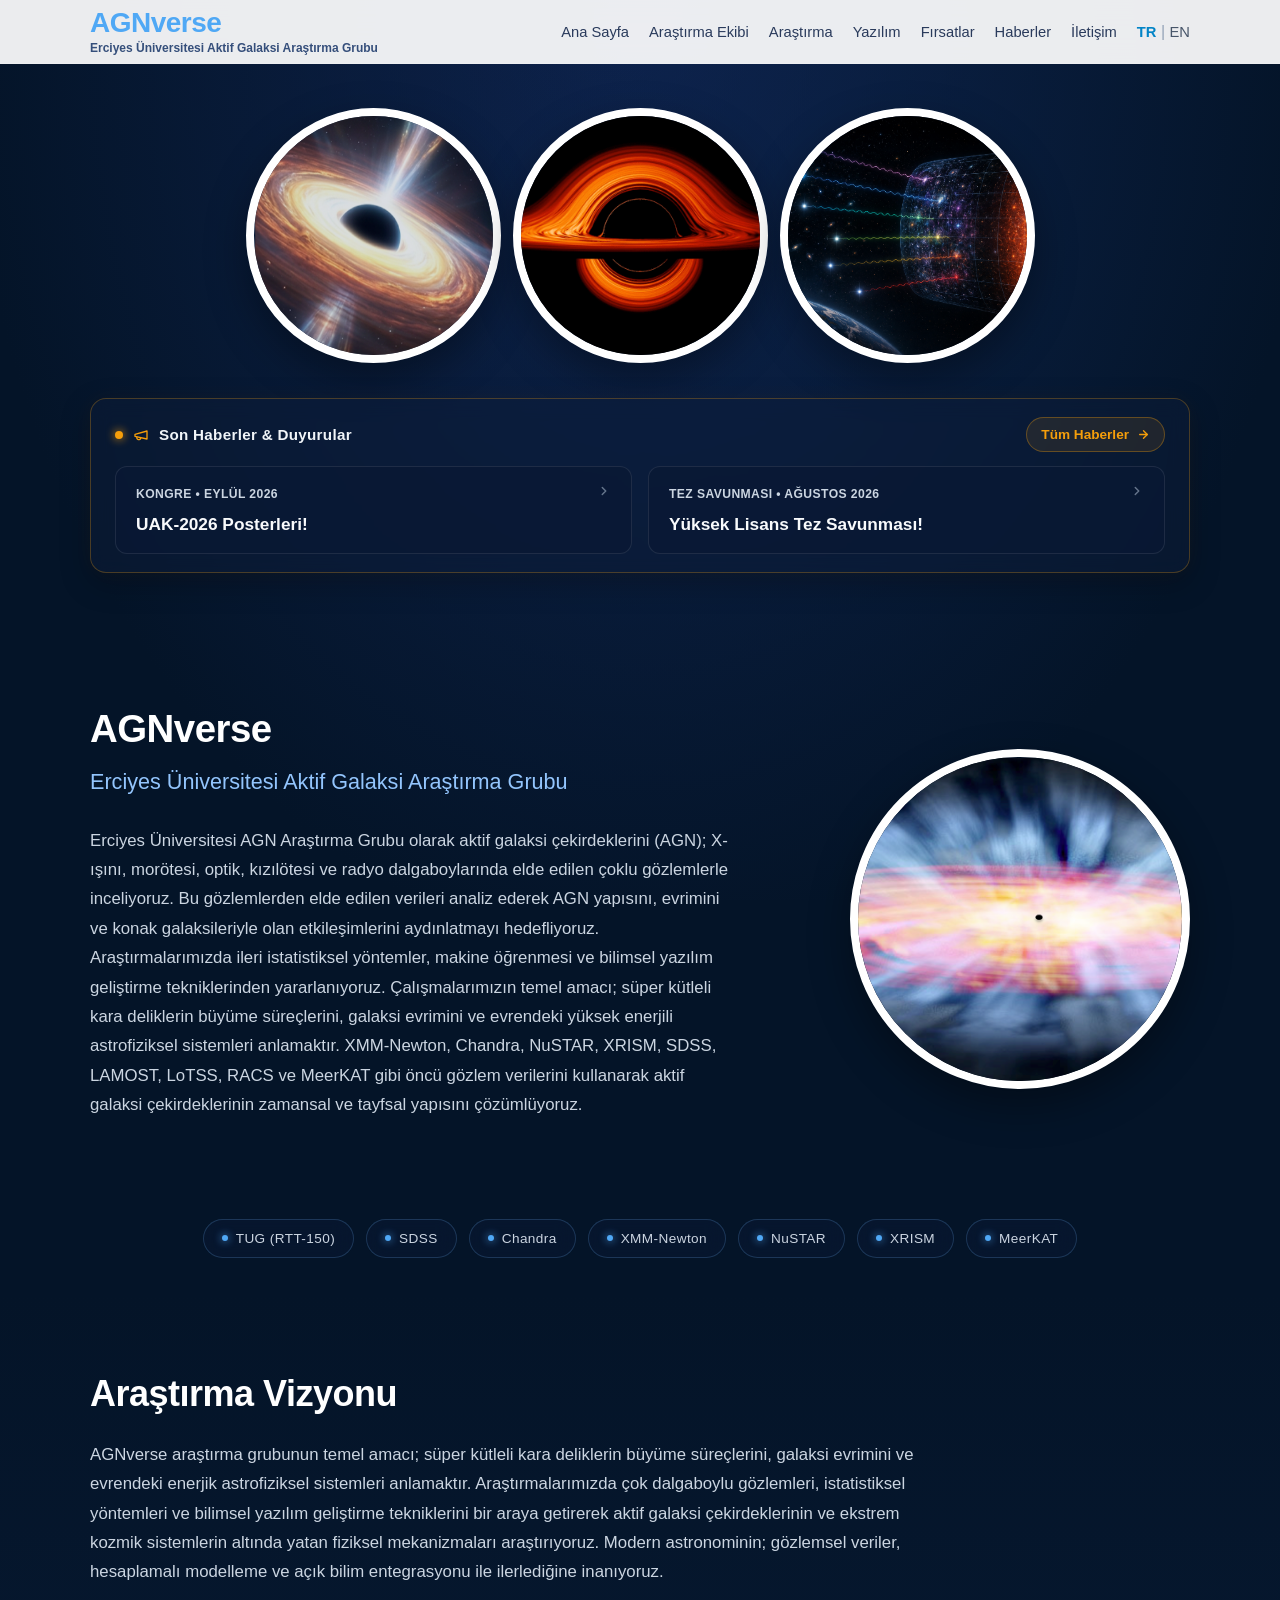
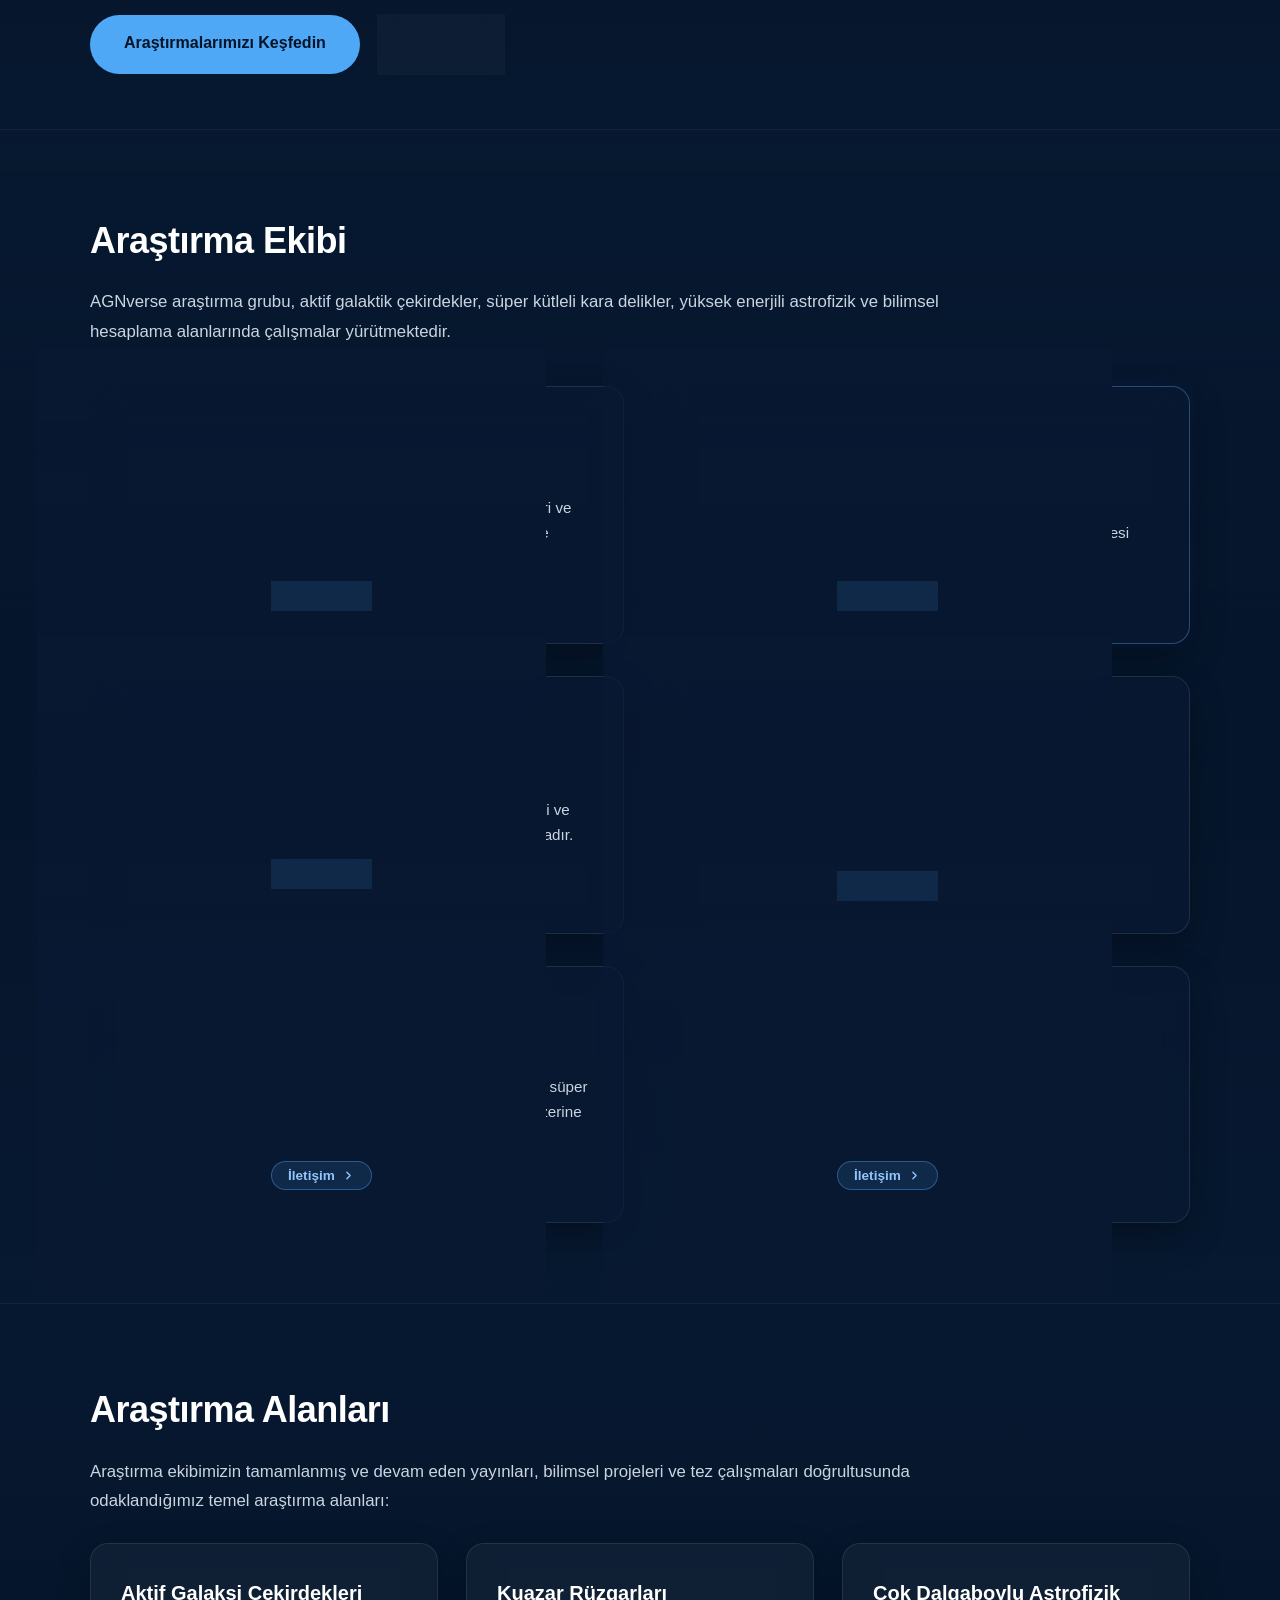
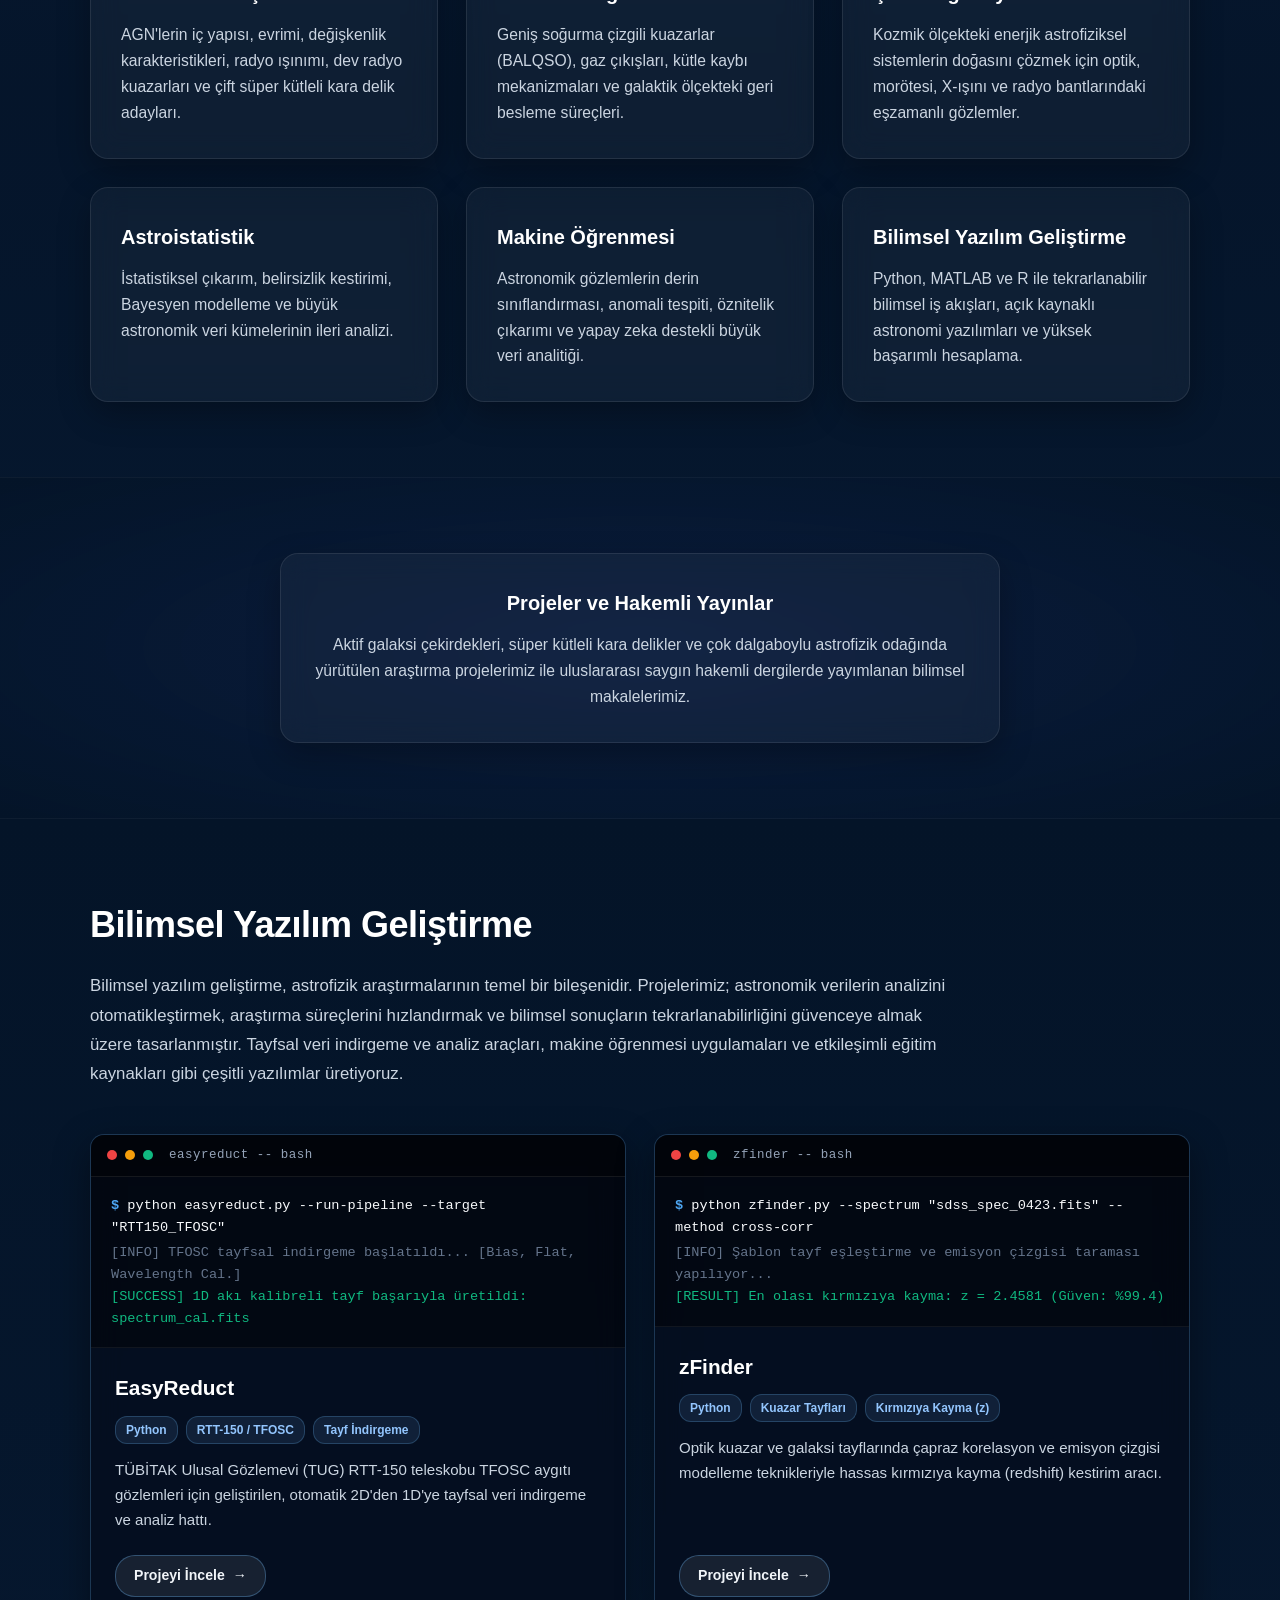
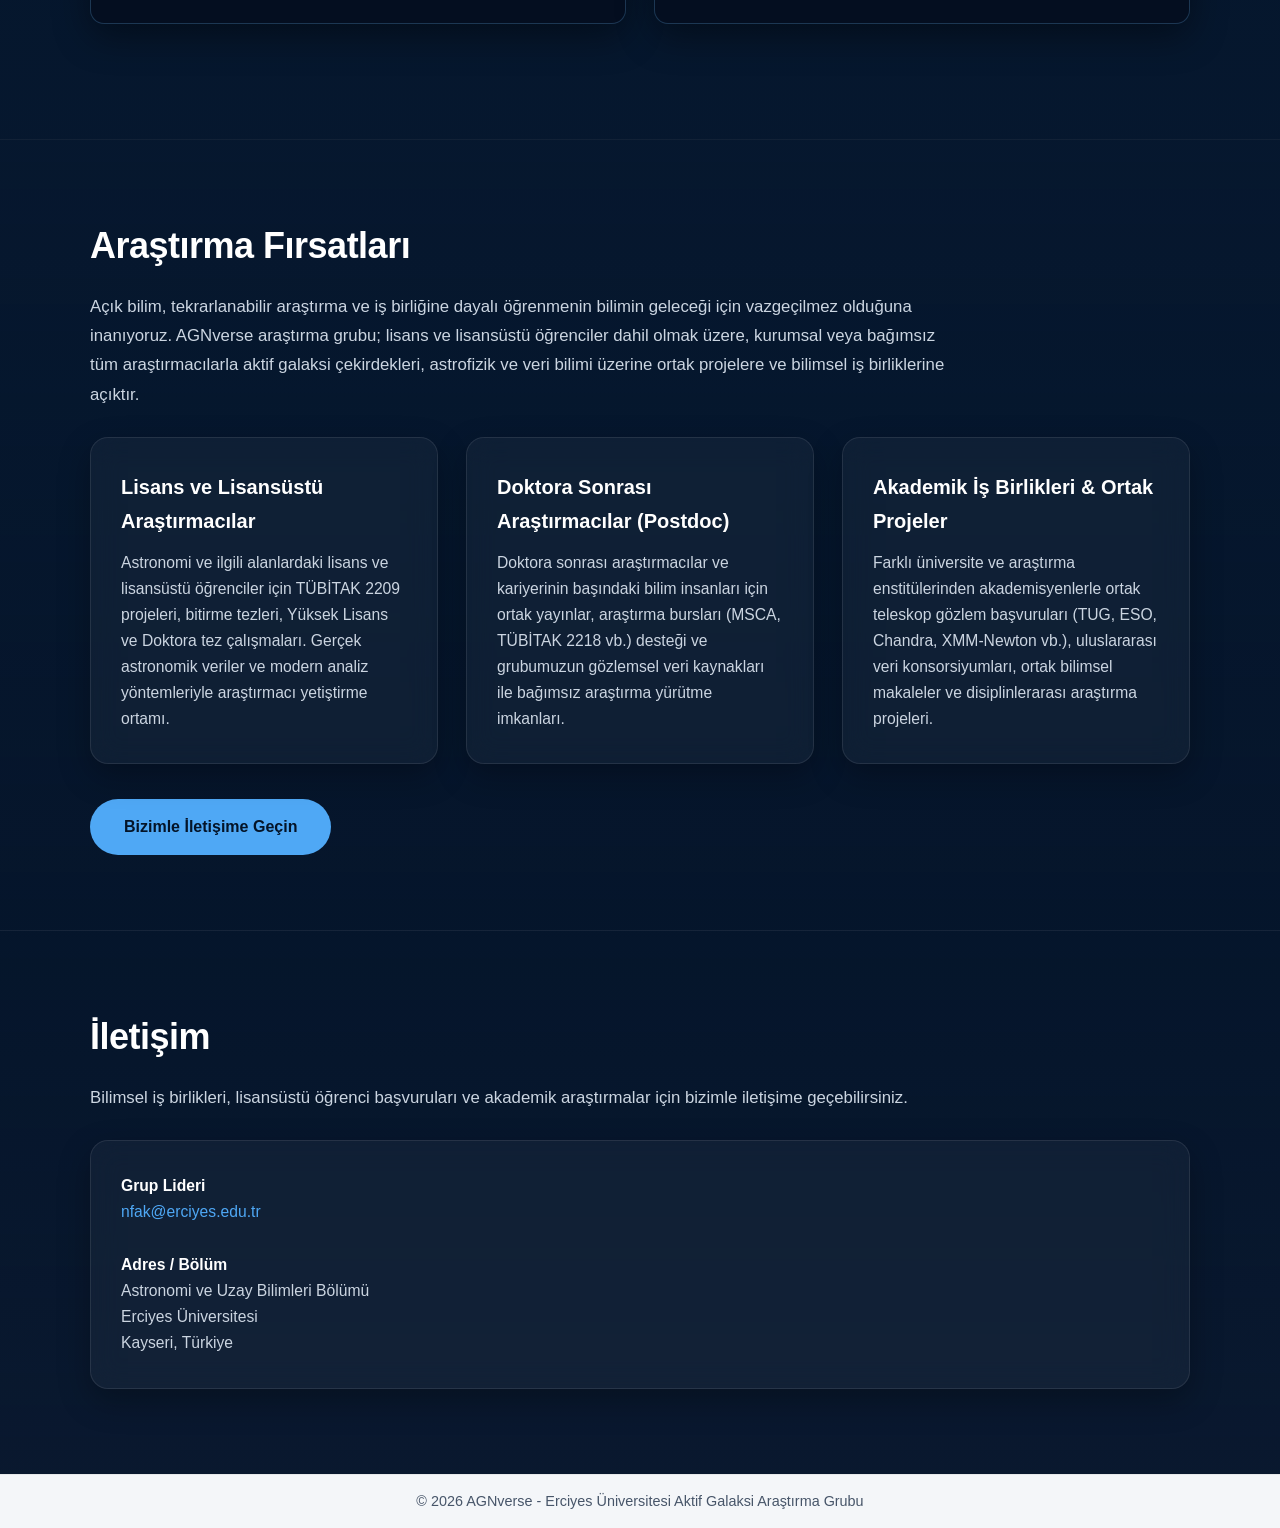
==== commit 7e02b8d0: "SH: whatever happens, happens" ====
--- a/index.html
+++ b/index.html
@@ -1,15 +1,17 @@
 <!DOCTYPE html>
-<html lang="en">
+<html lang="tr">
 
 <head>
 
     <meta charset="UTF-8">
     <meta name="viewport" content="width=device-width, initial-scale=1.0">
-
-    <title>AGNverse | Astrophysics</title>
+    <meta name="referrer" content="strict-origin-when-cross-origin">
+    <meta http-equiv="Content-Security-Policy" content="default-src 'self'; script-src 'self' 'unsafe-inline'; style-src 'self' 'unsafe-inline' https://fonts.googleapis.com; font-src 'self' https://fonts.gstatic.com; img-src 'self' data: https:; connect-src 'self' https:;">
+
+    <title>AGNverse | Erciyes Üniversitesi Aktif Galaksi Araştırma Grubu</title>
 
     <meta name="description"
-        content="Official academic website of Nurten Filiz Ak. Astrophysics, Active Galactic Nuclei, Scientific Programming, Astrostatistics and Machine Learning.">
+        content="Erciyes Üniversitesi AGNverse Aktif Galaksi Araştırma Grubu resmi web sitesi. Aktif Galaksi Çekirdekleri, Astrofizik, Bilimsel Programlama, Astroistatistik ve Makine Öğrenmesi.">
 
     <link rel="stylesheet" href="assets/css/style.css">
 
@@ -17,42 +19,43 @@
 
 <body>
 
-<!-- ========================= -->
-<!-- HEADER -->
-<!-- ========================= -->
-
 <header>
 
     <div class="container navbar">
 
         <div class="logo">
-           <div class="highlight-number">
-                    AGNverse
-                </div>
-           <p>Erciyes Üniversitesi Aktif Galaksi Araştırma Grubu</p>
-        </div>
+            <span class="logo-title">AGNverse</span>
+            <span class="logo-subtitle">Erciyes Üniversitesi Aktif Galaksi Araştırma Grubu</span>
+        </div>
+
+        <button class="mobile-menu-btn" id="mobileMenuBtn" aria-label="Menüyü Aç/Kapat" aria-expanded="false">
+            <span class="bar"></span>
+            <span class="bar"></span>
+            <span class="bar"></span>
+        </button>
 
         <nav>
 
             <ul class="menu">
 
-                <li><a href="#">AnaSayfa</a></li>
-
-                <li><a href="#vision">Araştırma Ekibi</a></li>
-
-                <li><a href="#">Yayınlar</a></li>
-
-                <li><a href="#">Yazılım</a></li>
-
-                <li><a href="#">Eğitim</a></li>
-
+                <li><a href="#">Ana Sayfa</a></li>
+
+                <li><a href="#team">Araştırma Ekibi</a></li>
+
+                <li><a href="#research">Araştırma</a></li>
+
+                <li><a href="#software">Yazılım</a></li>
+
+                <li><a href="#opportunities">Fırsatlar</a></li>
+
+                <li><a href="news.html">Haberler</a></li>
 
                 <li><a href="#contact">İletişim</a></li>
 
                 <li class="language-switch">
-                    <a href="index.html" class="active-lang">EN</a>
+                    <a href="index.html" class="active-lang">TR</a>
                     <span>|</span>
-                    <a href="tr/index.html">TR</a>
+                    <a href="en.html">EN</a>
                 </li>
 
             </ul>
@@ -63,94 +66,118 @@
 
 </header>
 
-<section>
-    <p>
-    padding-top: 280px;
-    </p>
+<section class="top-showcase">
+
+    <div class="container showcase-container">
+
+        <div class="showcase-item">
+            <img src="assets/images/showcase/agn.png" alt="Aktif Galaksi Çekirdeği">
+        </div>
+
+        <div class="showcase-item">
+            <img src="assets/images/showcase/bh.gif" alt="Kara Delik">
+        </div>
+
+        <div class="showcase-item">
+            <img src="assets/images/showcase/Picture2.png" alt="Evren">
+        </div>
+
+    </div>
+
 </section>
-<section>
-    <p>
-    padding-top: 280px;
-    </p>
+
+<section class="home-news-section">
+    <div class="container">
+        <div class="home-news-wrapper">
+            <div class="home-news-header">
+                <div class="home-news-badge">
+                    <span class="home-news-pulse"></span>
+                    <svg width="16" height="16" viewBox="0 0 24 24" fill="none" stroke="currentColor" stroke-width="2" stroke-linecap="round" stroke-linejoin="round" style="color: #f59e0b;"><path d="m3 11 18-5v12L3 14v-3z"/><path d="M11.6 16.8a3 3 0 1 1-5.8-1.6"/></svg>
+                    <span>Son Haberler &amp; Duyurular</span>
+                </div>
+                <a href="news.html" class="home-news-all-btn">
+                    <span>Tüm Haberler</span>
+                    <svg width="13" height="13" viewBox="0 0 24 24" fill="none" stroke="currentColor" stroke-width="2.5" stroke-linecap="round" stroke-linejoin="round"><path d="M5 12h14"/><path d="m12 5 7 7-7 7"/></svg>
+                </a>
+            </div>
+            <div class="home-news-grid">
+                <a href="news.html#news-uak2026" class="home-news-card">
+                    <div class="home-news-card-header">
+                        <span class="home-news-tag">Kongre &bull; Eylül 2026</span>
+                        <span class="home-news-arrow"><svg width="14" height="14" viewBox="0 0 24 24" fill="none" stroke="currentColor" stroke-width="2.5" stroke-linecap="round" stroke-linejoin="round"><path d="m9 18 6-6-6-6"/></svg></span>
+                    </div>
+                    <h3 class="home-news-card-title">UAK-2026 Posterleri!</h3>
+                    <div class="home-news-card-body">
+                        <p class="home-news-preview">Ulusal Astronomi Kongresi (UAK-2026) kapsamında araştırma grubumuz üyelerinin katkı sunduğu bilimsel çalışmalar, kongrenin e-poster oturumlarında sunulmuştur.</p>
+                        <span class="home-news-read-more">Okumak için tıklayınız &rarr;</span>
+                    </div>
+                </a>
+                <a href="news.html#news-suude-tez" class="home-news-card">
+                    <div class="home-news-card-header">
+                        <span class="home-news-tag">Tez Savunması &bull; Ağustos 2026</span>
+                        <span class="home-news-arrow"><svg width="14" height="14" viewBox="0 0 24 24" fill="none" stroke="currentColor" stroke-width="2.5" stroke-linecap="round" stroke-linejoin="round"><path d="m9 18 6-6-6-6"/></svg></span>
+                    </div>
+                    <h3 class="home-news-card-title">Yüksek Lisans Tez Savunması!</h3>
+                    <div class="home-news-card-body">
+                        <p class="home-news-preview">Araştırma grubumuz yüksek lisans öğrencisi Suude Bayram, “LOFAR LoTSS Verileri Kullanılarak Radyo Güçlü Kuazarların Belirlenmesi” başlıklı yüksek lisans tezini 28 Temmuz 2026 tarihinde başarıyla savunmuştur.</p>
+                        <span class="home-news-read-more">Okumak için tıklayınız &rarr;</span>
+                    </div>
+                </a>
+            </div>
+        </div>
+    </div>
 </section>
 
-<section>
- <div class="hero-image">
-
-
-            <img src="assets/images/agn.png"
-                alt="AGN">
-
-            <img src="assets/images/bh.gif"
-                alt="BH">
-
-             <img src="assets/images/Picture2.png"
-                alt="Universe">
-
-</div>
-</section>
-<!-- ========================= -->
-<!-- HERO -->
-<!-- ========================= -->
-
 <section class="hero">
 
     <div class="container hero">
 
-        <!-- LEFT SIDE -->
-
-        <div class="hero-text">
+<div class="hero-text">
 
             <h1>
                 AGNverse
             </h1>
 
             <h2>
-
-                Erciyes Üniversitesi  ·
-                Aktif Galaksi ·
-                Araştırma Grubu
-
+                Erciyes Üniversitesi Aktif Galaksi Araştırma Grubu
             </h2>
 
             <p>
 
                Erciyes Üniversitesi AGN Araştırma Grubu olarak 
-               aktif galaksi çekirdeklerini, x-ışın, morötesi, optik, kızılötesi ve radyo dalgaboylarında elde edilen gözlemlerle inceliyoruz.
-               Bu gözlemlerden elde edilen verileri analiz ederek, AGN yaspısını, evrimini ve çevreleriyle etkileşimlerini anlamaya çalışıyoruz.
-               Araştırmalarımızda istatistiksel yöntemler, makine öğrenmesi ve bilimsel yazılım geliştirme tekniklerini kullanıyoruz.
-               Araştırmalarımızın temel amacı, süper kütleli kara deliklerin büyüme süreçlerini, galaksi evrimini ve evrendeki enerjik astrofiziksel sistemleri anlamaktır.
+               aktif galaksi çekirdeklerini (AGN); X-ışını, morötesi, optik, kızılötesi ve radyo dalgaboylarında elde edilen çoklu gözlemlerle inceliyoruz.
+               Bu gözlemlerden elde edilen verileri analiz ederek AGN yapısını, evrimini ve konak galaksileriyle olan etkileşimlerini aydınlatmayı hedefliyoruz.
+               Araştırmalarımızda ileri istatistiksel yöntemler, makine öğrenmesi ve bilimsel yazılım geliştirme tekniklerinden yararlanıyoruz.
+               Çalışmalarımızın temel amacı; süper kütleli kara deliklerin büyüme süreçlerini, galaksi evrimini ve evrendeki yüksek enerjili astrofiziksel sistemleri anlamaktır.
                
-               
-               Veri kaynakaları arasında XMM-Newton, Chandra, NuSTAR, XRISM,
-               SDSS, LAMOST,
-               LoTSS, RACS, MeerKAT verileriyle aktif galaktik çekirdeklerin zamanlama ve spektral yapısını çözümlüyoruz.
+               XMM-Newton, Chandra, NuSTAR, XRISM, SDSS, LAMOST, LoTSS, RACS ve MeerKAT gibi öncü gözlem verilerini kullanarak aktif galaksi çekirdeklerinin zamansal ve tayfsal yapısını çözümlüyoruz.
 
             </p>
 
-            
-
-        </div>
-
-        <!-- RIGHT SIDE -->
-
-        <div class="hero-image">
-
-            <img src="assets/images/Kuazar.png"
-                alt="Nurten Filiz Ak">
-
-                  
-        </div>
-
-    </div>
-
-</section>
-
-
-
-<!-- ===================================================== -->
-<!-- RESEARCH VISION -->
-<!-- ===================================================== -->
+</div>
+
+<div class="hero-image">
+
+            <img src="assets/images/showcase/Kuazar.png"
+                alt="Kuazar Sanatsal İllüstrasyonu">
+
+</div>
+
+    </div>
+
+</section> 
+
+<div class="facilities-strip">
+    <div class="facilities-container">
+        <span class="facility-badge"><span class="facility-dot"></span>TUG (RTT-150)</span>
+        <span class="facility-badge"><span class="facility-dot"></span>SDSS</span>
+        <span class="facility-badge"><span class="facility-dot"></span>Chandra</span>
+        <span class="facility-badge"><span class="facility-dot"></span>XMM-Newton</span>
+        <span class="facility-badge"><span class="facility-dot"></span>NuSTAR</span>
+        <span class="facility-badge"><span class="facility-dot"></span>XRISM</span>
+        <span class="facility-badge"><span class="facility-dot"></span>MeerKAT</span>
+    </div>
+</div>
 
 <section id="vision">
 
@@ -162,40 +189,27 @@
 
         <p class="section-text">
 
-            AGNverse araştırma grubunun temel amacı, süper kütleli kara deliklerin büyüme süreçlerini, galaksi evrimini ve evrendeki enerjik astrofiziksel sistemleri anlamaktır.
-            Araştırmalarımızda çok dalgaboylu gözlemler, istatistiksel yöntemler ve bilimsel yazılım geliştirme tekniklerini birleştirerek, Aktif Galaktik Çekirdekler ve diğer enerjik astrofiziksel sistemlerin fiziksel süreçlerini araştırıyoruz.
-            Modern astronominin, gözlemler, hesaplamalar ve açık bilim entegrasyonu ile ilerlediğine inanıyoruz.
-
-        
+            AGNverse araştırma grubunun temel amacı; süper kütleli kara deliklerin büyüme süreçlerini, galaksi evrimini ve evrendeki enerjik astrofiziksel sistemleri anlamaktır.
+            Araştırmalarımızda çok dalgaboylu gözlemleri, istatistiksel yöntemleri ve bilimsel yazılım geliştirme tekniklerini bir araya getirerek aktif galaksi çekirdeklerinin ve ekstrem kozmik sistemlerin altında yatan fiziksel mekanizmaları araştırıyoruz.
+            Modern astronominin; gözlemsel veriler, hesaplamalı modelleme ve açık bilim entegrasyonu ile ilerlediğine inanıyoruz.
+
         </p>
 
-    </div>
-
-</section>
-
-<section>
-    <div class="button-group">
-
-                <a href="#vision" class="btn btn-primary">
-
-                    Araştırmalarımızı Keşfedin
-
-                </a>
-
-                <a href="#" class="btn btn-secondary">
-
-                    Yazılım
-
-                </a>
-
-            </div>
+        <div class="button-group">
+
+            <a href="#team" class="btn btn-primary">
+                Araştırmalarımızı Keşfedin
+            </a>
+
+            <a href="#software" class="btn btn-secondary">
+                Yazılım
+            </a>
+
+        </div>
+
+    </div>
 
 </section> 
-
-
-<!-- ===================================================== -->
-<!-- EKİP -->
-<!-- ===================================================== -->
 
 <section id="team">
 
@@ -213,211 +227,274 @@
 
         <div class="team-grid">
 
-            <!-- Researcher 1 -->
             <div class="team-member">
-
-                <div class="team-photo">
-                    <img src="assets/images/lead.jpg"
-                         alt="Araştırmacı Adı">
-                </div>
-
-                <div class="team-info">
-
-                    <h3>Dr. Nurten Filiz Ak</h3>
-
-                    <p class="team-role">
-                        Araştırma Grubu Lideri
-                    </p>
-
-                    <p>
-                        Aktif galaktik çekirdekler, radyo galaksileri
-                        ve süper kütleli kara deliklerin evrimi üzerine
-                        çalışmalar yürütmektedir.
-                    </p>
-
-                    <div class="team-links">
-
-                        <a href="#" target="_blank">
-                            GitHub
-                        </a>
-
-                        <a href="#" target="_blank">
-                            Web
-                        </a>
-
-                        <a href="#" target="_blank">
-                            Google Scholar
-                        </a>
-
-                    </div>
-
-                </div>
-
-            </div>
-
-
-            <!-- Researcher 2 -->
+                <div class="flip-inner">
+                    <div class="card-front">
+                        <div class="team-photo">
+                            <img src="assets/images/team/lead.jpg" alt="Dr. Nurten Filiz Ak">
+                        </div>
+                        <div class="team-info">
+                            <h3>Dr. Nurten Filiz Ak</h3>
+                            <p class="team-role">Araştırma Grubu Lideri</p>
+                            <p class="team-bio">
+                                Aktif galaktik çekirdekler, radyo galaksileri ve süper kütleli kara deliklerin evrimi üzerine çalışmalar yürütmektedir.
+                            </p>
+                            <button class="flip-btn front-flip-btn" type="button" aria-label="İletişim bilgilerini göster">
+                                <span>İletişim</span>
+                                <svg class="flip-icon" width="13" height="13" viewBox="0 0 24 24" fill="none" stroke="currentColor" stroke-width="2.5" stroke-linecap="round" stroke-linejoin="round"><path d="m9 18 6-6-6-6"/></svg>
+                            </button>
+                        </div>
+                    </div>
+                    <div class="card-back">
+                        <div class="card-back-content">
+                            <h4 class="card-back-name">Dr. Nurten Filiz Ak</h4>
+                            <p class="card-back-role">Araştırma Grubu Lideri</p>
+                            <div class="card-back-email">
+                                <div class="email-badge" title="Kopyalamak için tıklayın" data-email="nfak@erciyes.edu.tr">
+                                    <a href="mailto:nfak@erciyes.edu.tr" class="email-mailto-btn" title="E-posta Gönder">
+                                        <svg width="15" height="15" viewBox="0 0 24 24" fill="none" stroke="currentColor" stroke-width="2" stroke-linecap="round" stroke-linejoin="round"><rect width="20" height="16" x="2" y="4" rx="2"/><path d="m22 7-8.97 5.7a1.94 1.94 0 0 1-2.06 0L2 7"/></svg>
+                                    </a>
+                                    <span class="email-text">nfak@erciyes.edu.tr</span>
+                                </div>
+                            </div>
+                            <div class="team-links card-back-links">
+                                <a href="https://github.com/nfilizak" target="_blank" rel="noopener noreferrer">GitHub</a>
+                                <a href="https://nfilizak.github.io/" target="_blank" rel="noopener noreferrer">Web</a>
+                                <a href="https://scholar.google.com/citations?user=HhNbf2wAAAAJ" target="_blank" rel="noopener noreferrer">Google Scholar</a>
+                                <a href="https://orcid.org/0000-0003-3016-5490" target="_blank" rel="noopener noreferrer">ORCID</a>
+                            </div>
+                            <button class="flip-btn back-flip-btn" type="button" aria-label="Biyografiye geri dön">
+                                <svg class="flip-icon-back" width="13" height="13" viewBox="0 0 24 24" fill="none" stroke="currentColor" stroke-width="2.5" stroke-linecap="round" stroke-linejoin="round"><path d="m15 18-6-6 6-6"/></svg>
+                                <span>Biyografi</span>
+                            </button>
+                        </div>
+                    </div>
+                </div>
+            </div>
+
+            <div class="team-member seyit-card" id="seyithokelek-card">
+                <div class="flip-inner">
+                    <div class="card-front">
+                        <div class="team-photo">
+                            <img src="assets/images/team/researcher_2.jpeg" alt="Seyit Hökelek" class="photo-seyit" style="object-position: center 18%;">
+                        </div>
+                        <div class="team-info">
+                            <h3>Seyit Hökelek</h3>
+                            <p class="team-role">Araştırmacı / Doktora Öğrencisi</p>
+                            <p class="team-bio">
+                                AGN'lerin yapısı ve doğası üzerine; çok dalgaboylu gözlemler ve makine öğrenmesi yöntemleriyle araştırmalar yürütmektedir.
+                            </p>
+                            <button class="flip-btn front-flip-btn" type="button" aria-label="İletişim bilgilerini göster">
+                                <span>İletişim</span>
+                                <svg class="flip-icon" width="13" height="13" viewBox="0 0 24 24" fill="none" stroke="currentColor" stroke-width="2.5" stroke-linecap="round" stroke-linejoin="round"><path d="m9 18 6-6-6-6"/></svg>
+                            </button>
+                        </div>
+                    </div>
+                    <div class="card-back">
+                        <div class="card-back-content">
+                            <h4 class="card-back-name">Seyit Hökelek</h4>
+                            <p class="card-back-role">Araştırmacı / Doktora Öğrencisi</p>
+                            <div class="card-back-email">
+                                <div class="email-badge" title="Kopyalamak için tıklayın" data-email="sthokelek@gmail.com">
+                                    <a href="mailto:sthokelek@gmail.com" class="email-mailto-btn" title="E-posta Gönder">
+                                        <svg width="15" height="15" viewBox="0 0 24 24" fill="none" stroke="currentColor" stroke-width="2" stroke-linecap="round" stroke-linejoin="round"><rect width="20" height="16" x="2" y="4" rx="2"/><path d="m22 7-8.97 5.7a1.94 1.94 0 0 1-2.06 0L2 7"/></svg>
+                                    </a>
+                                    <span class="email-text">sthokelek@gmail.com</span>
+                                </div>
+                            </div>
+                            <div class="team-links card-back-links">
+                                <a href="https://github.com/seyithokelek" target="_blank" rel="noopener noreferrer">GitHub</a>
+                                <a href="https://seyithokelek.github.io/" target="_blank" rel="noopener noreferrer">Web</a>
+                                <a href="https://scholar.google.com/citations?user=B_S19VgAAAAJ" target="_blank" rel="noopener noreferrer">Google Scholar</a>
+                                <a href="https://orcid.org/0000-0002-2534-0584" target="_blank" rel="noopener noreferrer">ORCID</a>
+                            </div>
+                            <button class="flip-btn back-flip-btn" type="button" aria-label="Biyografiye geri dön">
+                                <svg class="flip-icon-back" width="13" height="13" viewBox="0 0 24 24" fill="none" stroke="currentColor" stroke-width="2.5" stroke-linecap="round" stroke-linejoin="round"><path d="m15 18-6-6 6-6"/></svg>
+                                <span>Biyografi</span>
+                            </button>
+                        </div>
+                    </div>
+                </div>
+            </div>
+
             <div class="team-member">
-
-                <div class="team-photo">
-                    <img src="assets/images/researcher-1.png"
-                         alt="Araştırmacı Adı">
-                </div>
-
-                <div class="team-info">
-
-                    <h3>M. Turan Sağlam</h3>
-
-                    <p class="team-role">
-                        Araştırmacı / Doktora Öğrencisi
-                    </p>
-
-                    <p>
-                        Bilimsel programlama, makine öğrenmesi ve
-                        astronomik veri analizi üzerine çalışmaktadır.
-                    </p>
-
-                    <div class="team-links">
-
-                        <a href="#" target="_blank">
-                            GitHub
-                        </a>
-
-                        <a href="#" target="_blank">
-                            Web
-                        </a>
-
-                        <a href="#" target="_blank">
-                            Google Scholar
-                        </a>
-
-                    </div>
-
-                </div>
-
-            </div>
-
-
-            <!-- Researcher 3 -->
+                <div class="flip-inner">
+                    <div class="card-front">
+                        <div class="team-photo">
+                            <img src="assets/images/team/researcher-1.png" alt="M. Turan Sağlam">
+                        </div>
+                        <div class="team-info">
+                            <h3>M. Turan Sağlam</h3>
+                            <p class="team-role">Araştırmacı / Doktora Öğrencisi</p>
+                            <p class="team-bio">
+                                Bilimsel programlama, makine öğrenmesi ve astronomik veri analizi üzerine çalışmaktadır.
+                            </p>
+                            <button class="flip-btn front-flip-btn" type="button" aria-label="İletişim bilgilerini göster">
+                                <span>İletişim</span>
+                                <svg class="flip-icon" width="13" height="13" viewBox="0 0 24 24" fill="none" stroke="currentColor" stroke-width="2.5" stroke-linecap="round" stroke-linejoin="round"><path d="m9 18 6-6-6-6"/></svg>
+                            </button>
+                        </div>
+                    </div>
+                    <div class="card-back">
+                        <div class="card-back-content">
+                            <h4 class="card-back-name">M. Turan Sağlam</h4>
+                            <p class="card-back-role">Araştırmacı / Doktora Öğrencisi</p>
+                            <div class="card-back-email">
+                                <div class="email-badge" title="Kopyalamak için tıklayın" data-email="mturansaglam@">
+                                    <a href="mailto:mturansaglam@" class="email-mailto-btn" title="E-posta Gönder">
+                                        <svg width="15" height="15" viewBox="0 0 24 24" fill="none" stroke="currentColor" stroke-width="2" stroke-linecap="round" stroke-linejoin="round"><rect width="20" height="16" x="2" y="4" rx="2"/><path d="m22 7-8.97 5.7a1.94 1.94 0 0 1-2.06 0L2 7"/></svg>
+                                    </a>
+                                    <span class="email-text">mturansaglam@</span>
+                                </div>
+                            </div>
+                            <div class="team-links card-back-links">
+                                <a href="https://github.com/agnverse" target="_blank" rel="noopener noreferrer">GitHub</a>
+                                <a href="#">Web</a>
+                                <a href="#">Google Scholar</a>
+                                <a href="https://orcid.org" target="_blank" rel="noopener noreferrer">ORCID</a>
+                            </div>
+                            <button class="flip-btn back-flip-btn" type="button" aria-label="Biyografiye geri dön">
+                                <svg class="flip-icon-back" width="13" height="13" viewBox="0 0 24 24" fill="none" stroke="currentColor" stroke-width="2.5" stroke-linecap="round" stroke-linejoin="round"><path d="m15 18-6-6 6-6"/></svg>
+                                <span>Biyografi</span>
+                            </button>
+                        </div>
+                    </div>
+                </div>
+            </div>
+
             <div class="team-member">
-
-                <div class="team-photo">
-                    <img src="assets/images/researcher_2.jpeg"
-                         alt="Seyit Hökelek">
-                </div>
-
-                <div class="team-info">
-
-                    <h3>Seyit Hökelek</h3>
-
-                    <p class="team-role">
-                        Araştırmacı / Doktora Öğrencisi
-                    </p>
-
-                    <p>
-                        Yüksek enerjili astrofizik ve gözlemsel
-                        astronomi alanlarında araştırmalar yapmaktadır.
-                    </p>
-
-                    <div class="team-links">
-
-                        <a href="#" target="_blank">
-                            GitHub
-                        </a>
-
-                        <a href="#" target="_blank">
-                            Web
-                        </a>
-
-                        <a href="#" target="_blank">
-                            Google Scholar
-                        </a>
-
-                    </div>
-
-                </div>
-
-            </div>
-
-            <!-- Researcher 4 -->
+                <div class="flip-inner">
+                    <div class="card-front">
+                        <div class="team-photo">
+                            <img src="assets/images/team/researcher-3.jpeg" alt="Suude Bayram">
+                        </div>
+                        <div class="team-info">
+                            <h3>Suude Bayram</h3>
+                            <p class="team-role">Araştırmacı / Doktora Öğrencisi</p>
+                            <p class="team-bio">
+                                Yüksek enerjili astrofizik ve gözlemsel astronomi alanlarında araştırmalar yapmaktadır.
+                            </p>
+                            <button class="flip-btn front-flip-btn" type="button" aria-label="İletişim bilgilerini göster">
+                                <span>İletişim</span>
+                                <svg class="flip-icon" width="13" height="13" viewBox="0 0 24 24" fill="none" stroke="currentColor" stroke-width="2.5" stroke-linecap="round" stroke-linejoin="round"><path d="m9 18 6-6-6-6"/></svg>
+                            </button>
+                        </div>
+                    </div>
+                    <div class="card-back">
+                        <div class="card-back-content">
+                            <h4 class="card-back-name">Suude Bayram</h4>
+                            <p class="card-back-role">Araştırmacı / Doktora Öğrencisi</p>
+                            <div class="card-back-email">
+                                <div class="email-badge" title="Kopyalamak için tıklayın" data-email="suudebayram@">
+                                    <a href="mailto:suudebayram@" class="email-mailto-btn" title="E-posta Gönder">
+                                        <svg width="15" height="15" viewBox="0 0 24 24" fill="none" stroke="currentColor" stroke-width="2" stroke-linecap="round" stroke-linejoin="round"><rect width="20" height="16" x="2" y="4" rx="2"/><path d="m22 7-8.97 5.7a1.94 1.94 0 0 1-2.06 0L2 7"/></svg>
+                                    </a>
+                                    <span class="email-text">suudebayram@</span>
+                                </div>
+                            </div>
+                            <div class="team-links card-back-links">
+                                <a href="https://github.com/agnverse" target="_blank" rel="noopener noreferrer">GitHub</a>
+                                <a href="#">Web</a>
+                                <a href="#">Google Scholar</a>
+                                <a href="https://orcid.org" target="_blank" rel="noopener noreferrer">ORCID</a>
+                            </div>
+                            <button class="flip-btn back-flip-btn" type="button" aria-label="Biyografiye geri dön">
+                                <svg class="flip-icon-back" width="13" height="13" viewBox="0 0 24 24" fill="none" stroke="currentColor" stroke-width="2.5" stroke-linecap="round" stroke-linejoin="round"><path d="m15 18-6-6 6-6"/></svg>
+                                <span>Biyografi</span>
+                            </button>
+                        </div>
+                    </div>
+                </div>
+            </div>
+
             <div class="team-member">
-
-                <div class="team-photo">
-                    <img src="assets/images/researcher-3.jpeg"
-                         alt="Suude Bayram">
-                </div>
-
-                <div class="team-info">
-
-                    <h3>Suude Bayram</h3>
-
-                    <p class="team-role">
-                        Araştırmacı / Doktora Öğrencisi
-                    </p>
-
-                    <p>
-                        Yüksek enerjili astrofizik ve gözlemsel
-                        astronomi alanlarında araştırmalar yapmaktadır.
-                    </p>
-
-                    <div class="team-links">
-
-                        <a href="#" target="_blank">
-                            GitHub
-                        </a>
-
-                        <a href="#" target="_blank">
-                            Web
-                        </a>
-
-                        <a href="#" target="_blank">
-                            Google Scholar
-                        </a>
-
-                    </div>
-
-                </div>
-
+                <div class="flip-inner">
+                    <div class="card-front">
+                        <div class="team-photo">
+                            <img src="assets/images/team/researcher-5.jpeg" alt="Birsu Hilal Eser">
+                        </div>
+                        <div class="team-info">
+                            <h3>Birsu Hilal Eser</h3>
+                            <p class="team-role">Araştırmacı / Yüksek Lisans Öğrencisi</p>
+                            <p class="team-bio">
+                                Kuazar parlaklık ve kütle fonksiyonları ile süper kütleli kara deliklerin kozmolojik evrimi üzerine araştırmalar yapmaktadır.
+                            </p>
+                            <button class="flip-btn front-flip-btn" type="button" aria-label="İletişim bilgilerini göster">
+                                <span>İletişim</span>
+                                <svg class="flip-icon" width="13" height="13" viewBox="0 0 24 24" fill="none" stroke="currentColor" stroke-width="2.5" stroke-linecap="round" stroke-linejoin="round"><path d="m9 18 6-6-6-6"/></svg>
+                            </button>
+                        </div>
+                    </div>
+                    <div class="card-back">
+                        <div class="card-back-content">
+                            <h4 class="card-back-name">Birsu Hilal Eser</h4>
+                            <p class="card-back-role">Araştırmacı / Yüksek Lisans Öğrencisi</p>
+                            <div class="card-back-email">
+                                <div class="email-badge" title="Kopyalamak için tıklayın" data-email="birsuhilal@">
+                                    <a href="mailto:birsuhilal@" class="email-mailto-btn" title="E-posta Gönder">
+                                        <svg width="15" height="15" viewBox="0 0 24 24" fill="none" stroke="currentColor" stroke-width="2" stroke-linecap="round" stroke-linejoin="round"><rect width="20" height="16" x="2" y="4" rx="2"/><path d="m22 7-8.97 5.7a1.94 1.94 0 0 1-2.06 0L2 7"/></svg>
+                                    </a>
+                                    <span class="email-text">birsuhilal@</span>
+                                </div>
+                            </div>
+                            <div class="team-links card-back-links">
+                                <a href="https://github.com/agnverse" target="_blank" rel="noopener noreferrer">GitHub</a>
+                                <a href="#">Web</a>
+                                <a href="#">Google Scholar</a>
+                                <a href="https://orcid.org" target="_blank" rel="noopener noreferrer">ORCID</a>
+                            </div>
+                            <button class="flip-btn back-flip-btn" type="button" aria-label="Biyografiye geri dön">
+                                <svg class="flip-icon-back" width="13" height="13" viewBox="0 0 24 24" fill="none" stroke="currentColor" stroke-width="2.5" stroke-linecap="round" stroke-linejoin="round"><path d="m15 18-6-6 6-6"/></svg>
+                                <span>Biyografi</span>
+                            </button>
+                        </div>
+                    </div>
+                </div>
             </div>
 
             <div class="team-member">
-
-                <div class="team-photo">
-                    <img src="assets/images/researcher-4.jpeg"
-                         alt="Enes Selam Kacan">
-                </div>
-
-                <div class="team-info">
-
-                    <h3>Enes Selam Kaçan</h3>
-
-                    <p class="team-role">
-                        Araştırmacı 
-                    </p>
-
-                    <p>
-                        Yüksek enerjili astrofizik ve gözlemsel
-                        astronomi alanlarında araştırmalar yapmaktadır.
-                    </p>
-
-                    <div class="team-links">
-
-                        <a href="#" target="_blank">
-                            GitHub
-                        </a>
-
-                        <a href="#" target="_blank">
-                            Web
-                        </a>
-
-                        <a href="#" target="_blank">
-                            Google Scholar
-                        </a>
-
-                    </div>
-
-                </div>
-
+                <div class="flip-inner">
+                    <div class="card-front">
+                        <div class="team-photo">
+                            <img src="assets/images/team/researcher-4.jpeg" alt="Enes Selam Kaçan">
+                        </div>
+                        <div class="team-info">
+                            <h3>Enes Selam Kaçan</h3>
+                            <p class="team-role">Araştırmacı</p>
+                            <p class="team-bio">
+                                Yüksek enerjili astrofizik ve gözlemsel astronomi alanlarında araştırmalar yapmaktadır.
+                            </p>
+                            <button class="flip-btn front-flip-btn" type="button" aria-label="İletişim bilgilerini göster">
+                                <span>İletişim</span>
+                                <svg class="flip-icon" width="13" height="13" viewBox="0 0 24 24" fill="none" stroke="currentColor" stroke-width="2.5" stroke-linecap="round" stroke-linejoin="round"><path d="m9 18 6-6-6-6"/></svg>
+                            </button>
+                        </div>
+                    </div>
+                    <div class="card-back">
+                        <div class="card-back-content">
+                            <h4 class="card-back-name">Enes Selam Kaçan</h4>
+                            <p class="card-back-role">Araştırmacı</p>
+                            <div class="card-back-email">
+                                <div class="email-badge" title="Kopyalamak için tıklayın" data-email="enesselam@">
+                                    <a href="mailto:enesselam@" class="email-mailto-btn" title="E-posta Gönder">
+                                        <svg width="15" height="15" viewBox="0 0 24 24" fill="none" stroke="currentColor" stroke-width="2" stroke-linecap="round" stroke-linejoin="round"><rect width="20" height="16" x="2" y="4" rx="2"/><path d="m22 7-8.97 5.7a1.94 1.94 0 0 1-2.06 0L2 7"/></svg>
+                                    </a>
+                                    <span class="email-text">enesselam@</span>
+                                </div>
+                            </div>
+                            <div class="team-links card-back-links">
+                                <a href="https://github.com/agnverse" target="_blank" rel="noopener noreferrer">GitHub</a>
+                                <a href="#">Web</a>
+                                <a href="#">Google Scholar</a>
+                                <a href="https://orcid.org" target="_blank" rel="noopener noreferrer">ORCID</a>
+                            </div>
+                            <button class="flip-btn back-flip-btn" type="button" aria-label="Biyografiye geri dön">
+                                <svg class="flip-icon-back" width="13" height="13" viewBox="0 0 24 24" fill="none" stroke="currentColor" stroke-width="2.5" stroke-linecap="round" stroke-linejoin="round"><path d="m15 18-6-6 6-6"/></svg>
+                                <span>Biyografi</span>
+                            </button>
+                        </div>
+                    </div>
+                </div>
             </div>
 
         </div>
@@ -426,13 +503,7 @@
 
 </section>
 
-
-
-<!-- ===================================================== -->
-<!-- RESEARCH AREAS -->
-<!-- ===================================================== -->
-
-<section>
+<section id="research-areas">
 
     <div class="container">
 
@@ -441,10 +512,7 @@
         </h2>
 
         <p class="section-text">
-
-            Araştırma ekibinin tamamlanmış ve devam eden yayınları, bilimsel projeleri ve tez çalışmaları 
-            
-            
+            Araştırma ekibimizin tamamlanmış ve devam eden yayınları, bilimsel projeleri ve tez çalışmaları doğrultusunda odaklandığımız temel araştırma alanları:
         </p>
 
         <div class="grid">
@@ -452,35 +520,23 @@
             <div class="card">
 
                 <h3>
-                    Aktif Galaktik Çekirdekleri
+                    Aktif Galaksi Çekirdekleri
                 </h3>
 
                 <p>
-
-                    Structure, evolution,
-                    variability,
-                    radio emission,
-                    giant radio quasars,
-                    and candidate binary supermassive black holes.
-
+                    AGN'lerin iç yapısı, evrimi, değişkenlik karakteristikleri, radyo ışınımı, dev radyo kuazarları ve çift süper kütleli kara delik adayları.
                 </p>
 
             </div>
 
-<div class="card">
+            <div class="card">
 
                 <h3>
                     Kuazar Rüzgarları
                 </h3>
 
                 <p>
-
-                    Structure, evolution,
-                    variability,
-                    radio emission,
-                    giant radio quasars,
-                    and candidate binary supermassive black holes.
-
+                    Geniş soğurma çizgili kuazarlar (BALQSO), gaz çıkışları, kütle kaybı mekanizmaları ve galaktik ölçekteki geri besleme süreçleri.
                 </p>
 
             </div>
@@ -492,13 +548,7 @@
                 </h3>
 
                 <p>
-
-                    Optical,
-                    ultraviolet,
-                    X-ray,
-                    and radio observations
-                    for understanding energetic astrophysical systems.
-
+                    Kozmik ölçekteki enerjik astrofiziksel sistemlerin doğasını çözmek için optik, morötesi, X-ışını ve radyo bantlarındaki eşzamanlı gözlemler.
                 </p>
 
             </div>
@@ -506,16 +556,11 @@
             <div class="card">
 
                 <h3>
-                    Astro İstatistik
+                    Astroistatistik
                 </h3>
 
                 <p>
-
-                    Statistical inference,
-                    uncertainty estimation,
-                    Bayesian methods,
-                    and large astronomical datasets.
-
+                    İstatistiksel çıkarım, belirsizlik kestirimi, Bayesyen modelleme ve büyük astronomik veri kümelerinin ileri analizi.
                 </p>
 
             </div>
@@ -527,13 +572,7 @@
                 </h3>
 
                 <p>
-
-                    Classification,
-                    anomaly detection,
-                    feature extraction,
-                    and intelligent analysis
-                    of astronomical observations.
-
+                    Astronomik gözlemlerin derin sınıflandırması, anomali tespiti, öznitelik çıkarımı ve yapay zeka destekli büyük veri analitiği.
                 </p>
 
             </div>
@@ -545,102 +584,38 @@
                 </h3>
 
                 <p>
-
-                    Python,
-                    MATLAB,
-                    R,
-                    reproducible workflows,
-                    open-source software,
-                    and scientific computing.
-
+                    Python, MATLAB ve R ile tekrarlanabilir bilimsel iş akışları, açık kaynaklı astronomi yazılımları ve yüksek başarımlı hesaplama.
                 </p>
 
             </div>
 
-        
-
         </div>
 
     </div>
 
 </section>
 
-
-<section>
+<section id="research">
 
     <div class="container">
 
-        <h2 class="section-title">
-            Yayınlar ve Projeler
-        </h2>
-
-        <div class="grid">
+        <div class="research-single">
 
             <div class="card">
 
-                <div class="highlight-number">
-                    21
-                </div>
-
-                <h3>h-index</h3>
+                <h3>Projeler ve Hakemli Yayınlar</h3>
 
                 <p class="highlight-text">
-
-                    Publications in leading international journals with
-                    research focused on Active Galactic Nuclei,
-                    radio galaxies and supermassive black holes.
-
+                    Aktif galaksi çekirdekleri, süper kütleli kara delikler ve çok dalgaboylu astrofizik odağında yürütülen araştırma projelerimiz ile uluslararası saygın hakemli dergilerde yayımlanan bilimsel makalelerimiz.
                 </p>
 
             </div>
 
-            <div class="card">
-
-                <div class="highlight-number">
-                    5+
-                </div>
-
-                <h3>Research Software</h3>
-
-                <p class="highlight-text">
-
-                    Development of scientific software,
-                    analysis pipelines,
-                    and reproducible research tools for astronomical data.
-
-                </p>
-
-            </div>
-
-            <div class="card">
-
-                <div class="highlight-number">
-                    8+
-                </div>
-
-                <h3>Student Supervision</h3>
-
-                <p class="highlight-text">
-
-                    Mentoring graduate and undergraduate students
-                    in astrophysics,
-                    machine learning,
-                    and scientific programming.
-
-                </p>
-
-            </div>
-
         </div>
 
     </div>
 
 </section>
-
-
-<!-- ===================================================== -->
-<!-- SOFTWARE -->
-<!-- ===================================================== -->
 
 <section id="software">
 
@@ -652,131 +627,140 @@
 
         <p class="section-text">
 
-            Bilimsel yazılım geliştirme, astrofizik araştırmaların temel bir parçasıdır.
-            Projelerimiz, astronomik verilerin analizini otomatikleştirmek, araştırma 
+            Bilimsel yazılım geliştirme, astrofizik araştırmalarının temel bir bileşenidir.
+            Projelerimiz; astronomik verilerin analizini otomatikleştirmek, araştırma 
             süreçlerini hızlandırmak ve bilimsel sonuçların tekrarlanabilirliğini 
-            artırmak için tasarlanmıştır.
-            Tayfsal indirgeme ve analiz araçları,  makine öğrenmesi uygulamaları 
+            güvenceye almak üzere tasarlanmıştır.
+            Tayfsal veri indirgeme ve analiz araçları, makine öğrenmesi uygulamaları 
             ve etkileşimli eğitim kaynakları gibi çeşitli yazılımlar üretiyoruz.    
-            
-           
 
         </p>
 
-        <div class="button-group">
-
-            <a href="https://github.com/nfilizak"
-               target="_blank"
-               class="btn btn-primary">
-
-                Visit GitHub
-
+        <div class="software-showcase">
+
+<div class="terminal-card">
+                <div class="terminal-header">
+                    <span class="terminal-dot dot-red"></span>
+                    <span class="terminal-dot dot-yellow"></span>
+                    <span class="terminal-dot dot-green"></span>
+                    <span class="terminal-title">easyreduct -- bash</span>
+                </div>
+                <div class="terminal-body">
+                    <div><span class="t-prompt">$</span> <span class="t-cmd">python easyreduct.py --run-pipeline --target "RTT150_TFOSC"</span></div>
+                    <div class="t-info">[INFO] TFOSC tayfsal indirgeme başlatıldı... [Bias, Flat, Wavelength Cal.]</div>
+                    <div class="t-success">[SUCCESS] 1D akı kalibreli tayf başarıyla üretildi: spectrum_cal.fits</div>
+                </div>
+                <div class="terminal-content">
+                    <h3>EasyReduct</h3>
+                    <div class="terminal-badges">
+                        <span class="t-tag">Python</span>
+                        <span class="t-tag">RTT-150 / TFOSC</span>
+                        <span class="t-tag">Tayf İndirgeme</span>
+                    </div>
+                    <p>
+                        TÜBİTAK Ulusal Gözlemevi (TUG) RTT-150 teleskobu TFOSC aygıtı gözlemleri için geliştirilen, otomatik 2D'den 1D'ye tayfsal veri indirgeme ve analiz hattı.
+                    </p>
+                    <a href="https://seyithokelek.github.io/projects/EasyReduct/" target="_blank" rel="noopener noreferrer" class="terminal-btn">
+                        <span>Projeyi İncele</span> &rarr;
+                    </a>
+                </div>
+            </div>
+
+<div class="terminal-card">
+                <div class="terminal-header">
+                    <span class="terminal-dot dot-red"></span>
+                    <span class="terminal-dot dot-yellow"></span>
+                    <span class="terminal-dot dot-green"></span>
+                    <span class="terminal-title">zfinder -- bash</span>
+                </div>
+                <div class="terminal-body">
+                    <div><span class="t-prompt">$</span> <span class="t-cmd">python zfinder.py --spectrum "sdss_spec_0423.fits" --method cross-corr</span></div>
+                    <div class="t-info">[INFO] Şablon tayf eşleştirme ve emisyon çizgisi taraması yapılıyor...</div>
+                    <div class="t-success">[RESULT] En olası kırmızıya kayma: z = 2.4581 (Güven: %99.4)</div>
+                </div>
+                <div class="terminal-content">
+                    <h3>zFinder</h3>
+                    <div class="terminal-badges">
+                        <span class="t-tag">Python</span>
+                        <span class="t-tag">Kuazar Tayfları</span>
+                        <span class="t-tag">Kırmızıya Kayma (z)</span>
+                    </div>
+                    <p>
+                        Optik kuazar ve galaksi tayflarında çapraz korelasyon ve emisyon çizgisi modelleme teknikleriyle hassas kırmızıya kayma (redshift) kestirim aracı.
+                    </p>
+                    <a href="https://seyithokelek.github.io/projects/zFinder/" target="_blank" rel="noopener noreferrer" class="terminal-btn">
+                        <span>Projeyi İncele</span> &rarr;
+                    </a>
+                </div>
+            </div>
+
+        </div>
+
+    </div>
+
+</section>
+
+<section id="opportunities">
+
+    <div class="container">
+
+        <h2 class="section-title">
+            Araştırma Fırsatları
+        </h2>
+
+        <p class="section-text">
+            Açık bilim, tekrarlanabilir araştırma ve iş birliğine dayalı öğrenmenin bilimin geleceği için vazgeçilmez olduğuna inanıyoruz. AGNverse araştırma grubu; lisans ve lisansüstü öğrenciler dahil olmak üzere, kurumsal veya bağımsız tüm araştırmacılarla aktif galaksi çekirdekleri, astrofizik ve veri bilimi üzerine ortak projelere ve bilimsel iş birliklerine açıktır.
+        </p>
+
+        <div class="grid">
+
+            <div class="card">
+
+                <h3>
+                    Lisans ve Lisansüstü Araştırmacılar
+                </h3>
+
+                <p>
+                    Astronomi ve ilgili alanlardaki lisans ve lisansüstü öğrenciler için TÜBİTAK 2209 projeleri, bitirme tezleri, Yüksek Lisans ve Doktora tez çalışmaları. Gerçek astronomik veriler ve modern analiz yöntemleriyle araştırmacı yetiştirme ortamı.
+                </p>
+
+            </div>
+
+            <div class="card">
+
+                <h3>
+                    Doktora Sonrası Araştırmacılar (Postdoc)
+                </h3>
+
+                <p>
+                    Doktora sonrası araştırmacılar ve kariyerinin başındaki bilim insanları için ortak yayınlar, araştırma bursları (MSCA, TÜBİTAK 2218 vb.) desteği ve grubumuzun gözlemsel veri kaynakları ile bağımsız araştırma yürütme imkanları.
+                </p>
+
+            </div>
+
+            <div class="card">
+
+                <h3>
+                    Akademik İş Birlikleri & Ortak Projeler
+                </h3>
+
+                <p>
+                    Farklı üniversite ve araştırma enstitülerinden akademisyenlerle ortak teleskop gözlem başvuruları (TUG, ESO, Chandra, XMM-Newton vb.), uluslararası veri konsorsiyumları, ortak bilimsel makaleler ve disiplinlerarası araştırma projeleri.
+                </p>
+
+            </div>
+
+        </div>
+
+        <div class="button-group" style="margin-top: 35px;">
+            <a href="#contact" class="btn btn-primary">
+                Bizimle İletişime Geçin
             </a>
-
-            <a href="#contact"
-               class="btn btn-secondary">
-
-                Contact Me
-
-            </a>
-
         </div>
 
     </div>
 
 </section>
-
-
-<!-- ===================================================== -->
-<!-- TEACHING -->
-<!-- ===================================================== -->
-
-<section>
-
-    <div class="container">
-
-        <h2 class="section-title">
-            Öğretim ve Danışmanlık
-        </h2>
-
-        <p class="section-text">
-
-            Beyond research, I enjoy teaching astrophysics,
-            machine learning,
-            scientific programming,
-            and astrostatistics.
-            I strongly believe that open knowledge,
-            reproducible research,
-            and collaborative learning are essential
-            for the future of science.
-
-        </p>
-
-        <div class="grid">
-
-            <div class="card">
-
-                <h3>
-                    Dersler ve Atölyeler
-                </h3>
-
-                <p>
-
-                    Astrophysics,
-                    Cosmology,
-                    Machine Learning,
-                    Scientific Programming,
-                    Astrostatistics,
-                    and Data Analysis.
-
-                </p>
-
-            </div>
-
-            <div class="card">
-
-                <h3>
-                    Öğre
-                </h3>
-
-                <p>
-
-                    Graduate and undergraduate research,
-                    thesis supervision,
-                    software development,
-                    and scientific mentoring.
-
-                </p>
-
-            </div>
-
-            <div class="card">
-
-                <h3>
-                    Açık Bilim ve Topluluk Katılımı
-                </h3>
-
-                <p>
-
-                    Sharing software,
-                    educational material,
-                    and reproducible workflows
-                    for the astronomy community.
-
-                </p>
-
-            </div>
-
-        </div>
-
-    </div>
-
-</section>
-
-
-<!-- ===================================================== -->
-<!-- CONTACT -->
-<!-- ===================================================== -->
 
 <section id="contact">
 
@@ -787,21 +771,17 @@
         </h2>
 
         <p class="section-text">
-
-            I welcome collaborations,
-            student inquiries,
-            and research discussions.
-
+            Bilimsel iş birlikleri, lisansüstü öğrenci başvuruları ve akademik araştırmalar için bizimle iletişime geçebilirsiniz.
         </p>
 
         <div class="card">
 
             <p>
 
-                <strong>Email</strong><br>
-
-                <a href="mailto:nfilizak@erciyes.edu.tr">
-                    nfilizak@erciyes.edu.tr
+                <strong>Grup Lideri</strong><br>
+
+                <a href="mailto:nfak@erciyes.edu.tr">
+                    nfak@erciyes.edu.tr
                 </a>
 
             </p>
@@ -810,80 +790,175 @@
 
             <p>
 
-                <strong>Department</strong><br>
-
-                Department of Astronomy and Space Sciences<br>
-                Erciyes University<br>
+                <strong>Adres / Bölüm</strong><br>
+
+                Astronomi ve Uzay Bilimleri Bölümü<br>
+                Erciyes Üniversitesi<br>
                 Kayseri, Türkiye
 
             </p>
 
-            <br>
-
-            <p>
-
-                <strong>Profiles</strong><br><br>
-
-                <a href="https://orcid.org/"
-                   target="_blank">
-
-                    ORCID
-
-                </a>
-
-                &nbsp; | &nbsp;
-
-                <a href="https://github.com/nfilizak"
-                   target="_blank">
-
-                    GitHub
-
-                </a>
-
-                &nbsp; | &nbsp;
-
-                <a href="https://www.linkedin.com/in/nfilizak/"
-                   target="_blank">
-
-                    LinkedIn
-
-                </a>
-
-            </p>
-
         </div>
 
     </div>
 
 </section>
 
-
-<!-- ===================================================== -->
-<!-- FOOTER -->
-<!-- ===================================================== -->
-
 <footer>
 
     <div class="container">
 
         <p>
 
-            © 2026 Nurten Filiz Ak
+            © 2026 AGNverse - Erciyes Üniversitesi Aktif Galaksi Araştırma Grubu
 
         </p>
 
-        <br>
-
-        <p>
-
-            Astrophysicist · Scientific Programmer · Research Mentor
-
-        </p>
-
     </div>
 
 </footer>
 
+<script>
+
+(function() {
+    const card = document.getElementById('seyithokelek-card');
+    if (!card) return;
+
+    let lastSpawn = 0;
+    const starSymbols = ['✦', '★', '✧', '⋆', '✨'];
+    const starColors = ['#ffd700', '#ffec8b', '#68aeec', '#ffffff', '#a8d8ff'];
+
+    card.addEventListener('mousemove', function(e) {
+        const now = Date.now();
+        if (now - lastSpawn < 40) return;
+        lastSpawn = now;
+
+        const rect = card.getBoundingClientRect();
+        const x = e.clientX - rect.left;
+        const y = e.clientY - rect.top;
+
+        const star = document.createElement('span');
+        star.className = 'star-particle';
+        star.textContent = starSymbols[Math.floor(Math.random() * starSymbols.length)];
+
+        const size = Math.floor(Math.random() * 10) + 14;
+        const color = starColors[Math.floor(Math.random() * starColors.length)];
+
+        const angle = Math.random() * Math.PI * 2;
+        const distMid = Math.random() * 18 + 8;
+        const distEnd = distMid + Math.random() * 22 + 10;
+        const tx = Math.cos(angle) * distMid;
+        const ty = Math.sin(angle) * distMid;
+        const txEnd = Math.cos(angle) * distEnd;
+        const tyEnd = Math.sin(angle) * distEnd;
+
+        star.style.left = (x - size / 2) + 'px';
+        star.style.top = (y - size / 2) + 'px';
+        star.style.fontSize = size + 'px';
+        star.style.color = color;
+        star.style.textShadow = `0 0 8px ${color}, 0 0 16px #68aeec`;
+        star.style.setProperty('--tx', `${tx}px`);
+        star.style.setProperty('--ty', `${ty}px`);
+        star.style.setProperty('--tx-end', `${txEnd}px`);
+        star.style.setProperty('--ty-end', `${tyEnd}px`);
+
+        card.appendChild(star);
+
+        setTimeout(() => {
+            star.remove();
+        }, 750);
+    });
+})();
+
+(function() {
+    document.querySelectorAll('.team-member').forEach(function(card) {
+        const frontBtn = card.querySelector('.front-flip-btn');
+        const backBtn = card.querySelector('.back-flip-btn');
+
+        if (frontBtn) {
+
+            frontBtn.addEventListener('mouseenter', function() {
+                card.classList.add('flipped');
+            });
+
+            frontBtn.addEventListener('click', function(e) {
+                e.stopPropagation();
+                card.classList.toggle('flipped');
+            });
+        }
+
+        if (backBtn) {
+            backBtn.addEventListener('click', function(e) {
+                e.stopPropagation();
+                card.classList.remove('flipped');
+            });
+        }
+
+        card.addEventListener('mouseleave', function() {
+            card.classList.remove('flipped');
+        });
+    });
+})();
+
+(function() {
+    document.querySelectorAll('.email-badge').forEach(function(badge) {
+        badge.addEventListener('click', function(e) {
+            if (e.target.closest('.email-mailto-btn')) return;
+            e.stopPropagation();
+
+            const email = this.getAttribute('data-email');
+            const textSpan = this.querySelector('.email-text');
+            if (!email || !textSpan) return;
+
+            navigator.clipboard.writeText(email).then(() => {
+                const origText = textSpan.textContent;
+                badge.classList.add('copied');
+                textSpan.textContent = '✓ Kopyalandı!';
+                setTimeout(() => {
+                    badge.classList.remove('copied');
+                    textSpan.textContent = origText;
+                }, 1200);
+            }).catch(() => {
+                const range = document.createRange();
+                range.selectNodeContents(textSpan);
+                const sel = window.getSelection();
+                sel.removeAllRanges();
+                sel.addRange(range);
+            });
+        });
+    });
+})();
+
+(function() {
+    const btn = document.getElementById('mobileMenuBtn');
+    const menu = document.querySelector('.menu');
+    if (!btn || !menu) return;
+
+    btn.addEventListener('click', function(e) {
+        e.stopPropagation();
+        const isOpen = menu.classList.toggle('active');
+        btn.classList.toggle('active');
+        btn.setAttribute('aria-expanded', isOpen);
+    });
+
+    menu.querySelectorAll('a').forEach(function(link) {
+        link.addEventListener('click', function() {
+            menu.classList.remove('active');
+            btn.classList.remove('active');
+            btn.setAttribute('aria-expanded', 'false');
+        });
+    });
+
+    document.addEventListener('click', function(e) {
+        if (!btn.contains(e.target) && !menu.contains(e.target) && menu.classList.contains('active')) {
+            menu.classList.remove('active');
+            btn.classList.remove('active');
+            btn.setAttribute('aria-expanded', 'false');
+        }
+    });
+})();
+</script>
+
 </body>
 
 </html>
--- a/assets/css/style.css
+++ b/assets/css/style.css
@@ -1,43 +1,28 @@
-/* ==========================================================
-   Nurten Filiz Ak Academic Website
-   Version : 1.0
-   ========================================================== */
-
-/* ---------------------- */
-/* GOOGLE FONT            */
-/* ---------------------- */
+
 
 @import url('https://fonts.googleapis.com/css2?family=Inter:wght@300;400;500;600;700&display=swap');
 
-/* ---------------------- */
-/* ROOT COLORS            */
-/* ---------------------- */
-
 :root{
 
     --background:#041428;
 
-    --surface:#FFFFFF;
-
-    --primary:#587399;
-
-    --secondary:#354f7b;
-
-    --accent:#68aeec;
-
-    --text:#faf6f6;
-
-    --light:#7e8891;
-
-    --border:#E6E8EB;
-
-    --shadow:0 12px 40px rgba(0,0,0,.08);
-
-}
-
-/* ---------------------- */
-/* RESET                  */
-/* ---------------------- */
+    --surface:rgba(255, 255, 255, 0.05);
+
+    --primary:#93c5fd;
+
+    --secondary:#cbd5e1;
+
+    --accent:#4fa8f5;
+
+    --text:#f8fafc;
+
+    --light:#94a3b8;
+
+    --border:rgba(255, 255, 255, 0.1);
+
+    --shadow:0 16px 40px rgba(0,0,0,.35);
+
+}
 
 *{
 
@@ -59,7 +44,14 @@
 
     font-family:'Inter',sans-serif;
 
-    background:var(--background);
+    background-color:#041428;
+
+    background-image:
+        radial-gradient(ellipse at 50% 0%, rgba(30, 58, 138, 0.35) 0%, #041428 75%),
+        radial-gradient(circle at 85% 40%, rgba(14, 116, 204, 0.1) 0%, transparent 60%),
+        radial-gradient(circle at 15% 75%, rgba(30, 75, 145, 0.12) 0%, transparent 60%);
+
+    background-attachment:fixed;
 
     color:var(--text);
 
@@ -67,10 +59,6 @@
 
 }
 
-/* ---------------------- */
-/* CONTAINER              */
-/* ---------------------- */
-
 .container{
 
     width:min(1100px,92%);
@@ -79,10 +67,6 @@
 
 }
 
-/* ---------------------- */
-/* NAVIGATION             */
-/* ---------------------- */
-
 header{
 
     position:fixed;
@@ -117,392 +101,722 @@
 
 .logo{
 
-    font-size:1.2rem;
-
-    font-weight:300;
+    display:flex;
+
+    flex-direction:column;
+
+    justify-content:center;
+
+}
+
+.logo-title{
+
+    font-size:1.75rem;
+
+    font-weight:800;
+
+    color:var(--accent);
+
+    line-height:1.1;
+
+    letter-spacing:-0.5px;
+
+    margin:0;
+
+}
+
+.logo-subtitle{
+
+    font-size:0.75rem;
+
+    font-weight:600;
+
+    color:#354f7b;
+
+    line-height:1.2;
+
+    margin-top:2px;
+
+}
+
+.menu{
+
+    display:flex;
+
+    gap:20px;
+
+    list-style:none;
+
+    align-items:center;
+
+}
+
+.menu a{
+
+    text-decoration:none;
+
+    color:#2a3b5c;
+
+    font-size:0.92rem;
+
+    font-weight:500;
+
+    transition:.3s;
+
+    white-space:nowrap;
+
+}
+
+.menu a:hover{
+
+    color:#0284c7;
+
+}
+
+.language-switch span{
+
+    color:#94a3b8;
+
+}
+
+.language-switch a{
+
+    color:#475569;
+
+}
+
+.language-switch a.active-lang{
+
+    color:#0284c7;
+
+    font-weight:700;
+
+}
+
+.hero{
+
+    min-height:10vh;
+
+    display:flex;
+
+    align-items:center;
+
+    justify-content:space-between;
+
+    gap:80px;
+
+    padding-top:50px;
+
+}
+
+.hero-text{
+
+    flex:1;
+
+}
+
+.hero-text h1{
+
+    font-size:2.4rem;
+
+    color:#ffffff;
+
+    line-height:1.1;
+
+    margin-bottom:14px;
+
+    letter-spacing:-0.5px;
+
+}
+
+.hero-text h2{
+
+    font-size:1.35rem;
+
+    font-weight:400;
 
     color:var(--primary);
 
-}
+    margin-bottom:25px;
+
+}
+
+.hero-text p{
+
+    font-size:1.05rem;
+
+    color:var(--secondary);
+
+    max-width:650px;
+
+    margin-bottom:10px;
+
+    line-height:1.75;
+
+}
+
+.button-group{
+
+    display:flex;
+
+    gap:18px;
+
+    flex-wrap:wrap;
+
+}
+
+.btn{
+
+    display:inline-block;
+
+    padding:14px 34px;
+
+    border-radius:40px;
+
+    text-decoration:none;
+
+    transition:.3s;
+
+    font-weight:600;
+
+}
+
+.btn-primary{
+
+    background:var(--accent);
+
+    color:#041428;
+
+    font-weight:700;
+
+}
+
+.btn-primary:hover{
+
+    transform:translateY(-4px);
+
+    box-shadow:0 10px 25px rgba(79, 168, 245, .4);
+
+    background:#68b8ff;
+
+}
+
+.btn-secondary{
+
+    border:2px solid var(--accent);
+
+    color:var(--accent);
+
+    background:rgba(255, 255, 255, 0.03);
+
+    backdrop-filter:blur(8px);
+
+}
+
+.btn-secondary:hover{
+
+    background:var(--accent);
+
+    color:#041428;
+
+    font-weight:700;
+
+}
+
+.hero-image{
+
+    flex:0 0 160px;
+
+    display:flex;
+
+    justify-content:center;
+
+}
+
+.hero-image img{
+
+    width:340px;
+
+    height:340px;
+
+    object-fit:cover;
+
+    border-radius:50%;
+
+    border:8px solid white;
+
+    box-shadow:var(--shadow);
+
+    transition:.5s;
+
+}
+
+.hero-image img:hover{
+
+    transform:scale(1.03);
+
+}
+
+section{
+
+    padding:65px 0;
+
+    position:relative;
+
+}
+
+.section-title{
+
+    font-size:2.25rem;
+
+    font-weight:700;
+
+    color:#ffffff;
+
+    margin-bottom:16px;
+
+    letter-spacing:-0.5px;
+
+}
+
+.section-text,
+.section-intro{
+
+    max-width:860px;
+
+    color:var(--secondary);
+
+    font-size:1.05rem;
+
+    line-height:1.75;
+
+    margin-bottom:28px;
+
+}
+
+#vision{
+
+    background:linear-gradient(180deg, transparent 0%, rgba(10, 31, 61, 0.35) 100%);
+
+    padding:70px 0 55px 0;
+
+}
+
+#team{
+
+    background:linear-gradient(180deg, rgba(10, 31, 61, 0.35) 0%, rgba(6, 22, 45, 0.7) 50%, rgba(10, 31, 61, 0.4) 100%);
+
+    border-top:1px solid rgba(255, 255, 255, 0.05);
+
+    border-bottom:1px solid rgba(255, 255, 255, 0.05);
+
+    padding:80px 0;
+
+}
+
+#research-areas{
+
+    background:linear-gradient(180deg, rgba(10, 31, 61, 0.4) 0%, rgba(6, 22, 45, 0.5) 50%, rgba(10, 31, 61, 0.25) 100%);
+
+    padding:75px 0;
+
+}
+
+#research,
+#publications{
+
+    background:radial-gradient(ellipse at 50% 50%, rgba(30, 58, 138, 0.22) 0%, rgba(4, 20, 40, 0.5) 100%);
+
+    border-top:1px solid rgba(255, 255, 255, 0.04);
+
+    border-bottom:1px solid rgba(255, 255, 255, 0.04);
+
+    padding:75px 0;
+
+}
+
+#software{
+
+    background:linear-gradient(180deg, transparent 0%, rgba(10, 31, 61, 0.3) 100%);
+
+    padding:75px 0;
+
+}
+
+#opportunities{
+
+    background:linear-gradient(180deg, rgba(10, 31, 61, 0.3) 0%, rgba(6, 22, 45, 0.65) 100%);
+
+    border-top:1px solid rgba(255, 255, 255, 0.05);
+
+    padding:75px 0;
+
+}
+
+#contact{
+
+    background:linear-gradient(180deg, rgba(6, 22, 45, 0.65) 0%, rgba(10, 25, 48, 0.85) 100%);
+
+    border-top:1px solid rgba(255, 255, 255, 0.05);
+
+    padding:75px 0 85px 0;
+
+}
+
+#contact .card a{
+
+    color:var(--accent);
+
+    text-decoration:none;
+
+    font-weight:500;
+
+    transition:color 0.2s ease;
+
+}
+
+#contact .card a:hover{
+
+    color:#ffffff;
+
+    text-decoration:underline;
+
+}
+
+#contact .card strong{
+
+    color:#ffffff;
+
+}
+
+.grid{
+
+    display:grid;
+
+    grid-template-columns:repeat(auto-fit,minmax(280px,1fr));
+
+    gap:28px;
+
+}
+
+.card{
+
+    background:rgba(255, 255, 255, 0.04);
+
+    border:1px solid rgba(255, 255, 255, 0.09);
+
+    backdrop-filter:blur(14px);
+
+    -webkit-backdrop-filter:blur(14px);
+
+    border-radius:18px;
+
+    padding:32px 30px;
+
+    box-shadow:0 12px 32px rgba(0, 0, 0, 0.28);
+
+    transition:transform 0.35s ease, box-shadow 0.35s ease, border-color 0.35s ease, background 0.35s ease;
+
+}
+
+.card:hover{
+
+    transform:translateY(-6px);
+
+    background:rgba(255, 255, 255, 0.07);
+
+    border-color:rgba(104, 174, 236, 0.4);
+
+    box-shadow:0 18px 40px rgba(0, 0, 0, 0.4), 0 0 20px rgba(79, 168, 245, 0.15);
+
+}
+
+.card h3{
+
+    margin-bottom:12px;
+
+    color:#ffffff;
+
+    font-size:1.25rem;
+
+    font-weight:600;
+
+}
+
+.card p{
+
+    color:var(--secondary);
+
+    line-height:1.65;
+
+    font-size:0.98rem;
+
+}
+
+.highlight-number{
+
+    font-size:3rem;
+
+    color:var(--accent);
+
+    font-weight:800;
+
+    line-height:1;
+
+    margin-bottom:8px;
+
+    text-shadow:0 0 20px rgba(79, 168, 245, 0.3);
+
+}
+
+.highlight-text{
+
+    color:var(--secondary);
+
+    line-height:1.6;
+
+}
+
+.research-single{
+
+    max-width:720px;
+
+    margin:0 auto;
+
+    text-align:center;
+
+}
+
+footer{
+
+    background:#f4f6f9;
+
+    border-top:1px solid rgba(0,0,0,0.06);
+
+    text-align:center;
+
+    padding:16px 0;
+
+    color:#475569;
+
+    font-size:0.9rem;
+
+}
+
+footer p{
+
+    margin:0;
+
+    line-height:1.5;
+
+    color:#475569;
+
+}
+
+@media(max-width:1120px){
 
 .menu{
 
-    display:flex;
-
-    gap:30px;
-
-    list-style:none;
+    gap:13px;
 
 }
 
 .menu a{
 
-    text-decoration:none;
-
-    color:var(--secondary);
-
-    font-weight:400;
-
-    transition:.3s;
-
-}
-
-.menu a:hover{
-
-    color:var(--accent);
-
-}
-
-/* ---------------------- */
-/* HERO                   */
-/* ---------------------- */
+    font-size:0.86rem;
+
+}
+
+}
+
+.mobile-menu-btn {
+    display: none;
+    background: transparent;
+    border: none;
+    cursor: pointer;
+    padding: 8px 6px;
+    flex-direction: column;
+    justify-content: center;
+    gap: 5px;
+    z-index: 1002;
+}
+
+.mobile-menu-btn .bar {
+    width: 25px;
+    height: 3px;
+    background-color: #1e3a8a;
+    border-radius: 3px;
+    transition: all 0.3s cubic-bezier(0.4, 0, 0.2, 1);
+}
+
+.mobile-menu-btn.active .bar:nth-child(1) {
+    transform: translateY(8px) rotate(45deg);
+}
+
+.mobile-menu-btn.active .bar:nth-child(2) {
+    opacity: 0;
+}
+
+.mobile-menu-btn.active .bar:nth-child(3) {
+    transform: translateY(-8px) rotate(-45deg);
+}
+
+@media(max-width:950px){
+
+.mobile-menu-btn {
+    display: flex;
+}
 
 .hero{
-
-    min-height:10vh;
-
-    display:flex;
-
-    align-items:center;
-
-    justify-content:space-between;
-
-    gap:80px;
-
-    padding-top:50px;
-
-}
-
-/* LEFT SIDE */
-
-.hero-text{
-
-    flex:1;
-
+    flex-direction:column-reverse;
+    text-align:center;
+    padding-top:30px;
+}
+
+.hero-text p{
+    margin:auto;
+    margin-bottom:20px;
+}
+
+.button-group{
+    justify-content:center;
+}
+
+.menu {
+    display: flex;
+    flex-direction: column;
+    align-items: center;
+    position: fixed;
+    top: 66px;
+    left: 0;
+    width: 100%;
+    background: rgba(255, 255, 255, 0.98);
+    backdrop-filter: blur(16px);
+    -webkit-backdrop-filter: blur(16px);
+    padding: 16px 0 24px 0;
+    gap: 0;
+    border-bottom: 2px solid rgba(14, 116, 204, 0.2);
+    box-shadow: 0 16px 36px rgba(0, 0, 0, 0.2);
+    transform: translateY(-130%);
+    opacity: 0;
+    visibility: hidden;
+    transition: transform 0.35s cubic-bezier(0.4, 0, 0.2, 1), opacity 0.3s ease, visibility 0.35s;
+    z-index: 999;
+    max-height: calc(100vh - 66px);
+    overflow-y: auto;
+}
+
+.menu.active {
+    transform: translateY(0);
+    opacity: 1;
+    visibility: visible;
+}
+
+.menu li {
+    width: 100%;
+    text-align: center;
+}
+
+.menu a {
+    display: block;
+    padding: 13px 20px;
+    font-size: 1.05rem;
+    font-weight: 600;
+    color: #1e3a8a;
+    border-bottom: 1px solid rgba(0, 0, 0, 0.04);
+    transition: background 0.2s ease, color 0.2s ease;
+}
+
+.menu a:hover {
+    background: rgba(14, 116, 204, 0.08);
+    color: #0284c7;
+}
+
+.menu .language-switch {
+    display: flex;
+    justify-content: center;
+    align-items: center;
+    gap: 12px;
+    padding: 16px 20px 6px 20px;
+    width: auto;
+}
+
+.menu .language-switch a {
+    display: inline-block;
+    padding: 6px 16px;
+    border: 1px solid rgba(14, 116, 204, 0.3);
+    border-radius: 6px;
+    font-size: 0.92rem;
 }
 
 .hero-text h1{
-
-    font-size:2.0rem;
-
-    color:var(--primary);
-
-    line-height:1.05;
-
-    margin-bottom:18px;
-
-}
-
-.hero-text h2{
-
-    font-size:1.5rem;
-
-    font-weight:400;
-
-    color:var(--secondary);
-
-    margin-bottom:35px;
-
-}
-
-.hero-text p{
-
-    font-size:1.15rem;
-
-    color:var(--light);
-
-    max-width:650px;
-
-    margin-bottom:10px;
-
-}
-
-/* ---------------------- */
-/* BUTTONS                */
-/* ---------------------- */
-
-.button-group{
-
-    display:flex;
-
-    gap:18px;
-
-    flex-wrap:wrap;
-
-}
-
-.btn{
-
-    display:inline-block;
-
-    padding:14px 34px;
-
-    border-radius:40px;
-
-    text-decoration:none;
-
-    transition:.3s;
-
-    font-weight:600;
-
-}
-
-.btn-primary{
-
-    background:var(--accent);
-
-    color:white;
-
-}
-
-.btn-primary:hover{
-
-    transform:translateY(-4px);
-
-    box-shadow:0 10px 25px rgba(30,136,229,.25);
-
-}
-
-.btn-secondary{
-
-    border:2px solid var(--primary);
-
-    color:var(--primary);
-
-}
-
-.btn-secondary:hover{
-
-    background:var(--primary);
-
-    color:white;
-
-}
-
-/* ---------------------- */
-/* PROFILE IMAGE          */
-/* ---------------------- */
-
-.hero-image{
-
-    flex:0 0 160px;
-
-    display:flex;
-
-    justify-content:center;
-
+    font-size:2.8rem;
 }
 
 .hero-image img{
-
-    width:340px;
-
-    height:340px;
-
-    object-fit:cover;
-
-    border-radius:50%;
-
-    border:8px solid white;
-
-    box-shadow:var(--shadow);
-
-    transition:.5s;
-
-}
-
-.hero-image img:hover{
-
-    transform:scale(1.03);
-
-}
-
-/* ---------------------- */
-/* SECTIONS               */
-/* ---------------------- */
-
-section{
-
-    padding:20px 0;
-
-}
-
-.section-title{
-
-    font-size:2.3rem;
-
-    color:var(--primary);
-
-    margin-bottom:20px;
-
-}
-
-.section-text{
-
-    max-width:900px;
-
-    color:var(--secondary);
-
-    margin-bottom:20px;
-
-}
-
-/* ---------------------- */
-/* CARDS                  */
-/* ---------------------- */
-
-.grid{
-
-    display:grid;
-
-    grid-template-columns:repeat(auto-fit,minmax(270px,1fr));
-
-    gap:30px;
-
-}
-
-.card{
-
-    background:var(--surface);
-
-    border-radius:18px;
-
-    padding:35px;
-
-    box-shadow:var(--shadow);
-
-    transition:.35s;
-
-}
-
-.card:hover{
-
-    transform:translateY(-10px);
-
-}
-
-.card h3{
-
-    margin-bottom:15px;
-
-    color:var(--primary);
-
-}
-
-.card p{
-
-    color:var(--secondary);
-
-}
-
-/* ---------------------- */
-/* HIGHLIGHTS             */
-/* ---------------------- */
-
-.highlight-number{
-
-    font-size:3rem;
-
-    color:var(--accent);
-
-    font-weight:700;
-
-}
-
-.highlight-text{
-
-    color:var(--secondary);
-
-}
-
-/* ---------------------- */
-/* FOOTER                 */
-/* ---------------------- */
-
-footer{
-
-    background:white;
-
-    border-top:1px solid var(--border);
-
-    text-align:center;
-
-    padding:50px 0;
-
-    color:var(--light);
-
-}
-
-/* ---------------------- */
-/* RESPONSIVE             */
-/* ---------------------- */
-
-@media(max-width:950px){
-
-.hero{
-
-    flex-direction:column-reverse;
-
-    text-align:center;
-
-    padding-top:180px;
-
-}
-
-.hero-text p{
-
-    margin:auto;
-
-    margin-bottom:20px;
-
-}
-
-.button-group{
-
-    justify-content:center;
-
-}
-
-.menu{
-
-    display:none;
-
-}
-
-.hero-text h1{
-
-    font-size:3.2rem;
-
-}
-
-.hero-image img{
-
-    width:250px;
-
-    height:250px;
-
-}
-
-}
-
-/* =========================
-   RESEARCH TEAM
-   ========================= */
+    width:220px;
+    height:220px;
+}
+
+}
 
 .team-grid {
     display: grid;
     grid-template-columns: repeat(2, 1fr);
     gap: 2rem;
-    margin-top: 3rem;
+    margin-top: 2.5rem;
 }
 
 .team-member {
+    perspective: 1200px;
+    background: transparent;
+    border-radius: 18px;
+    position: relative;
+}
+
+.flip-inner {
+    position: relative;
+    width: 100%;
+    height: 100%;
+    min-height: 245px;
+    transform-style: preserve-3d;
+    transition: transform 0.7s cubic-bezier(0.4, 0.2, 0.2, 1);
+    border-radius: 18px;
+}
+
+.team-member.flipped .flip-inner {
+    transform: rotateY(180deg);
+}
+
+.card-front,
+.card-back {
+    width: 100%;
+    height: 100%;
+    border-radius: 18px;
+    backface-visibility: hidden;
+    -webkit-backface-visibility: hidden;
+    box-sizing: border-box;
+}
+
+.card-front {
     display: flex;
     align-items: center;
     gap: 1.75rem;
     padding: 2rem;
-    border-radius: 16px;
-    background: var(--card-bg, #150941);
+    border-radius: 18px;
+    background: rgba(10, 25, 52, 0.65);
+    border: 1px solid rgba(255, 255, 255, 0.1);
+    backdrop-filter: blur(14px);
+    -webkit-backdrop-filter: blur(14px);
+    box-shadow: 0 14px 35px rgba(0, 0, 0, 0.3);
+    transform: rotateY(0deg);
+    transition: transform 0.35s ease, box-shadow 0.35s ease, border-color 0.35s ease, background 0.35s ease;
+}
+
+.card-front:hover {
+    background: rgba(13, 33, 68, 0.75);
+    border-color: rgba(104, 174, 236, 0.45);
+    box-shadow: 0 20px 42px rgba(0, 0, 0, 0.45), 0 0 22px rgba(30, 58, 138, 0.35);
 }
 
 .team-photo {
@@ -516,6 +830,18 @@
     height: 100%;
     object-fit: cover;
     border-radius: 50%;
+    border: 3px solid rgba(255, 255, 255, 0.2);
+    box-shadow: 0 8px 20px rgba(0, 0, 0, 0.35);
+    transition: border-color 0.3s ease;
+}
+
+.card-front:hover .team-photo img {
+    border-color: var(--accent);
+}
+
+.team-photo img.photo-seyit,
+.team-photo img.focus-top {
+    object-position: center 18%;
 }
 
 .team-info {
@@ -523,37 +849,216 @@
 }
 
 .team-info h3 {
-    margin: 0 0 0.25rem;
+    margin: 0 0 0.3rem;
+    color: #ffffff;
+    font-size: 1.3rem;
+    font-weight: 600;
 }
 
 .team-role {
-    margin: 0 0 0.75rem;
-    font-size: 0.9rem;
-    opacity: 0.7;
-}
-
-.team-info p {
-    line-height: 1.6;
-}
-
-.team-links {
-    display: flex;
+    margin: 0 0 0.65rem;
+    font-size: 0.92rem;
+    color: var(--primary);
+    font-weight: 500;
+}
+
+.team-bio {
+    line-height: 1.65;
+    color: var(--secondary);
+    font-size: 0.95rem;
+    margin-bottom: 0.75rem;
+}
+
+.flip-btn {
+    display: inline-flex;
+    align-items: center;
+    gap: 7px;
+    padding: 6px 16px;
+    border-radius: 20px;
+    background: rgba(79, 168, 245, 0.12);
+    border: 1px solid rgba(79, 168, 245, 0.4);
+    color: #93c5fd;
+    font-size: 0.85rem;
+    font-weight: 600;
+    cursor: pointer;
+    transition: all 0.25s ease;
+    backdrop-filter: blur(8px);
+    font-family: inherit;
+}
+
+.flip-btn:hover,
+.flip-btn:focus-visible {
+    background: var(--accent);
+    border-color: var(--accent);
+    color: #041428;
+    box-shadow: 0 4px 16px rgba(79, 168, 245, 0.45);
+    transform: translateY(-2px);
+}
+
+.flip-icon {
+    transition: transform 0.25s ease;
+}
+
+.flip-btn:hover .flip-icon {
+    transform: translateX(3px);
+}
+
+.card-back {
+    position: absolute;
+    top: 0;
+    left: 0;
+    transform: rotateY(180deg);
+    display: flex;
+    flex-direction: column;
+    justify-content: center;
+    align-items: center;
+    text-align: center;
+    padding: 1.75rem 2rem;
+    background-color: #020101;
+    background-image: linear-gradient(180deg, rgba(2, 1, 1, 0.35) 0%, rgba(2, 1, 1, 0.72) 100%), url('../images/showcase/crdtLeonardPfeiffer.png');
+    background-position: center center;
+    background-size: cover;
+    background-repeat: no-repeat;
+    border: 1px solid rgba(104, 174, 236, 0.35);
+    box-shadow: 0 16px 40px rgba(0, 0, 0, 0.5), 0 0 25px rgba(104, 174, 236, 0.2);
+}
+
+.card-back-content {
+    display: flex;
+    flex-direction: column;
+    align-items: center;
+    justify-content: center;
+    width: 100%;
+    z-index: 2;
+}
+
+.card-back-name {
+    font-size: 1.25rem;
+    font-weight: 700;
+    color: #ffffff;
+    margin: 0 0 2px 0;
+    letter-spacing: -0.3px;
+    text-shadow: 0 0 12px rgba(255, 255, 255, 0.4);
+}
+
+.card-back-role {
+    font-size: 0.85rem;
+    color: var(--primary);
+    margin: 0 0 12px 0;
+    font-weight: 500;
+}
+
+.card-back-email {
+    margin-bottom: 12px;
+    display: inline-flex;
+    align-items: center;
+    position: relative;
+    z-index: 5;
+}
+
+.email-badge {
+    display: inline-flex;
+    align-items: center;
+    gap: 9px;
+    padding: 6px 18px;
+    border-radius: 20px;
+    background: rgba(0, 0, 0, 0.75);
+    border: 1px solid rgba(104, 174, 236, 0.4);
+    box-shadow: 0 4px 14px rgba(0, 0, 0, 0.45);
+    transition: all 0.25s ease;
+    cursor: pointer;
+}
+
+.email-badge:hover {
+    border-color: var(--accent);
+    background: rgba(14, 116, 204, 0.25);
+    box-shadow: 0 0 16px rgba(79, 168, 245, 0.4);
+    transform: translateY(-1px);
+}
+
+.email-badge.copied {
+    border-color: #10b981;
+    background: rgba(16, 185, 129, 0.25);
+    box-shadow: 0 0 16px rgba(16, 185, 129, 0.45);
+}
+
+.email-mailto-btn {
+    display: inline-flex;
+    align-items: center;
+    justify-content: center;
+    color: var(--primary);
+    text-decoration: none;
+    transition: color 0.2s ease, transform 0.2s ease;
+    padding: 2px;
+}
+
+.email-mailto-btn:hover {
+    color: #ffffff;
+    transform: scale(1.15);
+}
+
+.email-text {
+    color: #f1f5f9;
+    font-size: 0.88rem;
+    font-weight: 500;
+    font-family: inherit;
+    user-select: all;
+    -webkit-user-select: all;
+    cursor: pointer;
+    transition: color 0.2s ease;
+}
+
+.seyit-card .email-text,
+.seyit-card .email-badge {
+    cursor: pointer !important;
+}
+
+.card-back-links {
+    display: flex;
+    justify-content: center;
     flex-wrap: wrap;
-    gap: 1rem;
-    margin-top: 1rem;
-}
-
-.team-links a {
+    gap: 0.75rem;
+    margin: 0 0 12px 0;
+}
+
+.card-back-links a {
+    display: inline-block;
+    padding: 4px 12px;
+    border-radius: 14px;
+    background: rgba(255, 255, 255, 0.08);
+    border: 1px solid rgba(255, 255, 255, 0.16);
+    color: #e2e8f0;
     text-decoration: none;
-    font-size: 0.9rem;
-}
-
-.team-links a:hover {
-    text-decoration: underline;
-}
-
-
-/* Mobile */
+    font-size: 0.82rem;
+    font-weight: 500;
+    transition: all 0.25s ease;
+}
+
+.card-back-links a:hover {
+    background: var(--accent);
+    color: #041428;
+    border-color: var(--accent);
+    box-shadow: 0 0 12px rgba(79, 168, 245, 0.5);
+    font-weight: 700;
+}
+
+.back-flip-btn {
+    margin-top: 4px;
+    background: rgba(255, 255, 255, 0.08);
+    border-color: rgba(255, 255, 255, 0.2);
+    color: #cbd5e1;
+}
+
+.back-flip-btn:hover {
+    background: rgba(255, 255, 255, 0.2);
+    border-color: rgba(255, 255, 255, 0.4);
+    color: #ffffff;
+    box-shadow: 0 4px 12px rgba(0, 0, 0, 0.3);
+}
+
+.back-flip-btn:hover .flip-icon-back {
+    transform: translateX(-3px);
+}
 
 @media (max-width: 768px) {
 
@@ -561,7 +1066,7 @@
         grid-template-columns: 1fr;
     }
 
-    .team-member {
+    .card-front {
         align-items: flex-start;
     }
 
@@ -569,14 +1074,835 @@
 
 @media (max-width: 500px) {
 
-    .team-member {
+    .logo-title {
+        font-size: 1.4rem;
+    }
+
+    .logo-subtitle {
+        font-size: 0.68rem;
+    }
+
+    .card-front {
         flex-direction: column;
         text-align: center;
         align-items: center;
     }
 
-    .team-links {
+    .card-back-links {
         justify-content: center;
     }
 
-}
+    .showcase-item img {
+        width: min(180px, 60vw);
+        height: min(180px, 60vw);
+        border-width: 5px;
+    }
+
+    .top-showcase {
+        padding-top: 85px;
+        padding-bottom: 20px;
+    }
+
+    .home-news-wrapper {
+        padding: 14px 16px;
+    }
+
+    .home-news-card {
+        padding: 14px 16px;
+    }
+
+    .home-news-card-title {
+        font-size: 1.02rem;
+    }
+
+    .news-header-wrap h1 {
+        font-size: 2rem;
+    }
+
+}
+
+.top-showcase {
+    padding-top: 108px;
+    padding-bottom: 35px;
+}
+
+.showcase-container {
+    width: min(1200px, 96%);
+    margin: auto;
+    display: flex;
+    justify-content: center;
+    align-items: center;
+    gap: 12px;
+    flex-wrap: nowrap;
+}
+
+.showcase-item {
+    display: flex;
+    justify-content: center;
+}
+
+.showcase-item img {
+    width: 255px;
+    height: 255px;
+    object-fit: cover;
+    border-radius: 50%;
+    border: 8px solid white;
+    box-shadow: var(--shadow);
+    transition: transform 0.4s ease, box-shadow 0.4s ease;
+}
+
+.showcase-item img:hover {
+    transform: scale(1.04);
+    box-shadow: 0 16px 45px rgba(104, 174, 236, 0.4);
+}
+
+@media(max-width: 860px) {
+    .showcase-container {
+        flex-wrap: wrap;
+        gap: 16px;
+    }
+    .showcase-item img {
+        width: 210px;
+        height: 210px;
+    }
+}
+
+.seyit-card .card-front {
+    border-color: rgba(104, 174, 236, 0.35);
+    box-shadow: 0 14px 35px rgba(0, 0, 0, 0.3), 0 0 15px rgba(30, 58, 138, 0.2);
+}
+
+.seyit-card:hover .card-front,
+.seyit-card.flipped .card-back {
+    border-color: rgba(104, 174, 236, 0.7);
+    box-shadow: 0 20px 45px rgba(0, 0, 0, 0.45), 0 0 28px rgba(104, 174, 236, 0.35);
+}
+
+.seyit-card a,
+.seyit-card .card-back-links a,
+.seyit-card .card-back-email a,
+.seyit-card .flip-btn {
+    cursor: url("data:image/svg+xml,%3Csvg xmlns='http://www.w3.org/2000/svg' width='32' height='32' viewBox='0 0 32 32'%3E%3Cdefs%3E%3CradialGradient id='core' cx='50%25' cy='50%25' r='50%25'%3E%3Cstop offset='0%25' stop-color='%23000000'/%3E%3Cstop offset='70%25' stop-color='%23112244'/%3E%3Cstop offset='100%25' stop-color='%2368aeec'/%3E%3C/radialGradient%3E%3Cfilter id='glow' x='-30%25' y='-30%25' width='160%25' height='160%25'%3E%3CfeGaussianBlur stdDeviation='1' result='blur'/%3E%3CfeMerge%3E%3CfeMergeNode in='blur'/%3E%3CfeMergeNode in='SourceGraphic'/%3E%3C/feMerge%3E%3C/filter%3E%3C/defs%3E%3Cpath d='M16 2 L17.5 12 L16 16 L14.5 12 Z M16 30 L17.5 20 L16 16 L14.5 20 Z' fill='%2368aeec' filter='url(%23glow)'/%3E%3Cellipse cx='16' cy='16' rx='13' ry='5' fill='none' stroke='%23ff7700' stroke-width='2.2' transform='rotate(-25 16 16)' filter='url(%23glow)'/%3E%3Cellipse cx='16' cy='16' rx='8' ry='3' fill='none' stroke='%23ffd700' stroke-width='1.5' transform='rotate(-25 16 16)'/%3E%3Ccircle cx='16' cy='16' r='4.5' fill='url(%23core)' stroke='%23ffffff' stroke-width='0.8'/%3E%3Ccircle cx='16' cy='16' r='1.5' fill='%23ffffff'/%3E%3C/svg%3E") 16 16, pointer;
+}
+
+.star-particle {
+    position: absolute;
+    pointer-events: none;
+    user-select: none;
+    z-index: 20;
+    line-height: 1;
+    animation: starTwinkle 0.75s cubic-bezier(0.2, 0.8, 0.3, 1) forwards;
+}
+
+@keyframes starTwinkle {
+    0% {
+        opacity: 1;
+        transform: translate(0, 0) scale(0.3) rotate(0deg);
+    }
+    45% {
+        opacity: 0.95;
+        transform: translate(var(--tx), var(--ty)) scale(1.15) rotate(60deg);
+    }
+    100% {
+        opacity: 0;
+        transform: translate(var(--tx-end), var(--ty-end)) scale(0.1) rotate(140deg);
+    }
+}
+
+.facilities-strip {
+    padding: 24px 0 35px 0;
+}
+
+.facilities-container {
+    width: min(1200px, 94%);
+    margin: auto;
+    display: flex;
+    justify-content: center;
+    align-items: center;
+    flex-wrap: wrap;
+    gap: 12px;
+}
+
+.facility-badge {
+    display: inline-flex;
+    align-items: center;
+    gap: 8px;
+    padding: 7px 18px;
+    border-radius: 24px;
+    background: rgba(10, 25, 52, 0.55);
+    border: 1px solid rgba(104, 174, 236, 0.22);
+    color: #cbd5e1;
+    font-size: 0.85rem;
+    font-weight: 500;
+    letter-spacing: 0.4px;
+    backdrop-filter: blur(10px);
+    transition: all 0.3s ease;
+    user-select: none;
+}
+
+.facility-badge:hover {
+    border-color: var(--accent);
+    color: #ffffff;
+    background: rgba(14, 116, 204, 0.22);
+    box-shadow: 0 0 16px rgba(79, 168, 245, 0.35);
+    transform: translateY(-2px);
+}
+
+.facility-dot {
+    width: 6px;
+    height: 6px;
+    border-radius: 50%;
+    background: var(--accent);
+    box-shadow: 0 0 8px var(--accent);
+}
+
+.software-showcase {
+    display: grid;
+    grid-template-columns: repeat(2, 1fr);
+    gap: 28px;
+    margin-top: 45px;
+    margin-bottom: 40px;
+}
+
+.terminal-card {
+    background: rgba(5, 12, 28, 0.75);
+    border: 1px solid rgba(104, 174, 236, 0.25);
+    border-radius: 14px;
+    overflow: hidden;
+    backdrop-filter: blur(14px);
+    box-shadow: 0 12px 36px rgba(0, 0, 0, 0.4);
+    display: flex;
+    flex-direction: column;
+    height: 100%;
+    transition: transform 0.35s ease, border-color 0.35s ease, box-shadow 0.35s ease;
+}
+
+.terminal-card:hover {
+    transform: translateY(-4px);
+    border-color: rgba(104, 174, 236, 0.6);
+    box-shadow: 0 16px 45px rgba(0, 0, 0, 0.55), 0 0 24px rgba(79, 168, 245, 0.25);
+}
+
+.terminal-header {
+    background: rgba(0, 0, 0, 0.65);
+    border-bottom: 1px solid rgba(255, 255, 255, 0.08);
+    padding: 10px 16px;
+    display: flex;
+    align-items: center;
+    gap: 8px;
+}
+
+.terminal-dot {
+    width: 10px;
+    height: 10px;
+    border-radius: 50%;
+}
+
+.dot-red { background: #ef4444; }
+.dot-yellow { background: #f59e0b; }
+.dot-green { background: #10b981; }
+
+.terminal-title {
+    margin-left: 8px;
+    font-size: 0.78rem;
+    font-family: 'SFMono-Regular', Consolas, 'Liberation Mono', Menlo, monospace;
+    color: #94a3b8;
+    letter-spacing: 0.5px;
+}
+
+.terminal-body {
+    padding: 18px 20px;
+    background: rgba(0, 0, 0, 0.45);
+    font-family: 'SFMono-Regular', Consolas, 'Liberation Mono', Menlo, monospace;
+    font-size: 0.85rem;
+    line-height: 1.6;
+    border-bottom: 1px solid rgba(255, 255, 255, 0.06);
+}
+
+.t-prompt {
+    color: var(--accent);
+    font-weight: 600;
+}
+
+.t-cmd {
+    color: #f8fafc;
+}
+
+.t-info {
+    color: #64748b;
+    margin-top: 4px;
+}
+
+.t-success {
+    color: #10b981;
+    font-weight: 500;
+}
+
+.terminal-content {
+    padding: 22px 24px 26px 24px;
+    display: flex;
+    flex-direction: column;
+    flex: 1;
+}
+
+.terminal-content h3 {
+    margin: 0 0 10px 0;
+    font-size: 1.3rem;
+    color: #ffffff;
+    font-weight: 700;
+}
+
+.terminal-badges {
+    display: flex;
+    flex-wrap: wrap;
+    gap: 8px;
+    margin-bottom: 14px;
+}
+
+.t-tag {
+    font-size: 0.75rem;
+    padding: 3px 10px;
+    border-radius: 12px;
+    background: rgba(104, 174, 236, 0.12);
+    border: 1px solid rgba(104, 174, 236, 0.25);
+    color: var(--primary);
+    font-weight: 600;
+}
+
+.terminal-content p {
+    color: var(--secondary);
+    font-size: 0.94rem;
+    line-height: 1.65;
+    margin: 0 0 22px 0;
+    flex-grow: 1;
+    flex-shrink: 0;
+    flex-basis: auto;
+}
+
+.terminal-btn {
+    align-self: flex-start;
+    display: inline-flex;
+    align-items: center;
+    gap: 8px;
+    padding: 8px 18px;
+    border-radius: 20px;
+    background: rgba(255, 255, 255, 0.08);
+    border: 1px solid rgba(104, 174, 236, 0.35);
+    color: #f1f5f9;
+    text-decoration: none;
+    font-size: 0.88rem;
+    font-weight: 600;
+    transition: all 0.25s ease;
+}
+
+.terminal-btn:hover {
+    background: var(--accent);
+    color: #041428;
+    border-color: var(--accent);
+    box-shadow: 0 0 16px rgba(79, 168, 245, 0.45);
+    transform: translateY(-2px);
+}
+
+@media (max-width: 820px) {
+    .software-showcase {
+        grid-template-columns: 1fr;
+    }
+}
+
+.news-section {
+    padding: 120px 0 80px 0;
+    min-height: 75vh;
+}
+
+.news-header-wrap {
+    text-align: center;
+    margin-bottom: 45px;
+}
+
+.news-header-wrap h1 {
+    font-size: 2.6rem;
+    color: #ffffff;
+    margin-bottom: 12px;
+    font-weight: 800;
+}
+
+.news-header-wrap p {
+    color: var(--secondary);
+    font-size: 1.05rem;
+    max-width: 650px;
+    margin: auto;
+    line-height: 1.65;
+}
+
+.view-switch-container {
+    display: flex;
+    justify-content: center;
+    margin: 30px 0 45px 0;
+}
+
+.view-switch-box {
+    display: inline-flex;
+    background: rgba(10, 25, 52, 0.65);
+    padding: 5px;
+    border-radius: 30px;
+    border: 1px solid rgba(245, 158, 11, 0.28);
+    box-shadow: 0 4px 18px rgba(0,0,0,0.35);
+    gap: 4px;
+}
+
+.view-btn {
+    display: inline-flex;
+    align-items: center;
+    gap: 8px;
+    padding: 8px 20px;
+    border-radius: 25px;
+    border: none;
+    background: transparent;
+    color: #94a3b8;
+    font-size: 0.88rem;
+    font-weight: 600;
+    cursor: pointer;
+    transition: all 0.25s ease;
+    font-family: inherit;
+}
+
+.view-btn:hover {
+    color: #fbbf24;
+}
+
+.view-btn.active {
+    background: #f59e0b;
+    color: #041428;
+    font-weight: 700;
+    box-shadow: 0 0 16px rgba(245, 158, 11, 0.45);
+}
+
+.news-timeline {
+    position: relative;
+    max-width: 820px;
+    margin: auto;
+    padding-left: 30px;
+}
+
+.news-timeline::before {
+    content: '';
+    position: absolute;
+    top: 15px;
+    bottom: 15px;
+    left: 8px;
+    width: 2px;
+    background: linear-gradient(180deg, #f59e0b 0%, rgba(245, 158, 11, 0.12) 100%);
+}
+
+.timeline-item {
+    position: relative;
+    margin-bottom: 40px;
+}
+
+.timeline-dot {
+    position: absolute;
+    left: -30px;
+    top: 24px;
+    width: 18px;
+    height: 18px;
+    border-radius: 50%;
+    background: #041428;
+    border: 3px solid #f59e0b;
+    box-shadow: 0 0 14px rgba(245, 158, 11, 0.65);
+    z-index: 2;
+}
+
+.timeline-card {
+    background: rgba(10, 25, 52, 0.65);
+    border: 1px solid rgba(245, 158, 11, 0.22);
+    border-radius: 16px;
+    padding: 26px 30px;
+    backdrop-filter: blur(14px);
+    box-shadow: 0 12px 35px rgba(0, 0, 0, 0.35);
+    transition: all 0.3s ease;
+}
+
+.timeline-card:hover {
+    border-color: rgba(245, 158, 11, 0.55);
+    transform: translateX(4px);
+    box-shadow: 0 16px 45px rgba(0, 0, 0, 0.45), 0 0 22px rgba(245, 158, 11, 0.18);
+}
+
+.news-date-badge {
+    display: inline-block;
+    font-size: 0.8rem;
+    font-weight: 700;
+    color: #f59e0b;
+    letter-spacing: 0.5px;
+    margin-bottom: 8px;
+    text-transform: uppercase;
+}
+
+.timeline-card h2 {
+    font-size: 1.45rem;
+    color: #ffffff;
+    margin: 0 0 12px 0;
+    font-weight: 700;
+}
+
+.timeline-card p {
+    color: var(--secondary);
+    font-size: 0.98rem;
+    line-height: 1.7;
+    margin: 0;
+}
+
+.news-compact-list {
+    max-width: 860px;
+    margin: auto;
+    display: flex;
+    flex-direction: column;
+    gap: 14px;
+}
+
+.compact-item {
+    background: rgba(10, 25, 52, 0.65);
+    border: 1px solid rgba(245, 158, 11, 0.2);
+    border-radius: 12px;
+    overflow: hidden;
+    backdrop-filter: blur(12px);
+    transition: all 0.3s ease;
+    cursor: pointer;
+}
+
+.compact-item:hover {
+    border-color: rgba(245, 158, 11, 0.5);
+    background: rgba(14, 35, 72, 0.75);
+    box-shadow: 0 8px 24px rgba(0, 0, 0, 0.35), 0 0 18px rgba(245, 158, 11, 0.15);
+}
+
+.compact-header {
+    padding: 18px 24px;
+    display: flex;
+    justify-content: space-between;
+    align-items: center;
+    gap: 16px;
+}
+
+.compact-title {
+    font-size: 1.1rem;
+    font-weight: 600;
+    color: #f1f5f9;
+    display: flex;
+    align-items: center;
+    gap: 12px;
+}
+
+.compact-title::before {
+    content: '✦';
+    color: #f59e0b;
+    font-size: 0.85rem;
+}
+
+.compact-date {
+    font-size: 0.85rem;
+    font-weight: 600;
+    color: #cbd5e1;
+    white-space: nowrap;
+    padding: 4px 12px;
+    border-radius: 14px;
+    background: rgba(245, 158, 11, 0.08);
+    border: 1px solid rgba(245, 158, 11, 0.2);
+}
+
+.compact-body {
+    max-height: 0;
+    overflow: hidden;
+    transition: max-height 0.4s cubic-bezier(0.4, 0, 0.2, 1), padding 0.4s ease;
+    padding: 0 24px;
+    background: rgba(0, 0, 0, 0.25);
+    border-top: 1px solid transparent;
+}
+
+.compact-item:hover .compact-body,
+.compact-item.expanded .compact-body {
+    max-height: 800px;
+    padding: 16px 24px 20px 24px;
+    border-top-color: rgba(245, 158, 11, 0.18);
+}
+
+.compact-body p {
+    color: var(--secondary);
+    font-size: 0.94rem;
+    line-height: 1.65;
+    margin: 0;
+}
+
+.timeline-card a,
+.compact-body a {
+    color: #f59e0b;
+    text-decoration: none;
+    transition: color 0.2s ease, text-decoration 0.2s ease;
+}
+
+.timeline-card a:hover,
+.compact-body a:hover {
+    color: #fbbf24;
+    text-decoration: underline;
+}
+
+.news-presentation-list {
+    list-style: none;
+    padding: 0;
+    margin: 16px 0 0 0;
+    display: flex;
+    flex-direction: column;
+    gap: 12px;
+}
+
+.news-presentation-list li {
+    padding: 10px 14px;
+    background: rgba(255, 255, 255, 0.03);
+    border: 1px solid rgba(255, 255, 255, 0.06);
+    border-radius: 8px;
+    line-height: 1.55;
+    font-size: 0.94rem;
+    color: var(--secondary);
+    transition: border-color 0.25s ease, background 0.25s ease;
+}
+
+.news-presentation-list li:hover {
+    border-color: rgba(245, 158, 11, 0.35);
+    background: rgba(245, 158, 11, 0.04);
+}
+
+.news-presentation-list li strong a,
+.news-presentation-list li a strong {
+    color: #e2e8f0;
+    font-size: 0.96rem;
+    transition: color 0.2s ease;
+}
+
+.news-presentation-list li a:hover strong,
+.news-presentation-list li strong a:hover {
+    color: #fbbf24;
+}
+
+.news-authors {
+    display: block;
+    margin-top: 4px;
+    font-size: 0.85rem;
+    color: #94a3b8;
+}
+
+/* ----------------------------------------------------
+   HOME LATEST NEWS PREVIEW STRIP
+   ---------------------------------------------------- */
+.home-news-section {
+    padding: 0 0 35px 0;
+}
+
+.home-news-wrapper {
+    background: rgba(14, 30, 58, 0.45);
+    border: 1px solid rgba(245, 158, 11, 0.28);
+    border-radius: 16px;
+    padding: 18px 24px;
+    backdrop-filter: blur(10px);
+    box-shadow: 0 10px 30px rgba(0, 0, 0, 0.25), 0 0 25px rgba(245, 158, 11, 0.05);
+}
+
+.home-news-header {
+    display: flex;
+    justify-content: space-between;
+    align-items: center;
+    margin-bottom: 14px;
+    flex-wrap: wrap;
+    gap: 12px;
+}
+
+.home-news-badge {
+    display: inline-flex;
+    align-items: center;
+    gap: 10px;
+    font-size: 0.95rem;
+    font-weight: 700;
+    color: #f1f5f9;
+    letter-spacing: 0.3px;
+}
+
+.home-news-badge i,
+.home-news-badge svg {
+    color: #f59e0b;
+    font-size: 0.95rem;
+}
+
+.home-news-pulse {
+    width: 8px;
+    height: 8px;
+    border-radius: 50%;
+    background: #f59e0b;
+    box-shadow: 0 0 10px #f59e0b;
+    display: inline-block;
+    animation: newsPulse 2s infinite ease-in-out;
+}
+
+@keyframes newsPulse {
+    0%, 100% {
+        transform: scale(1);
+        opacity: 1;
+        box-shadow: 0 0 8px #f59e0b;
+    }
+    50% {
+        transform: scale(1.3);
+        opacity: 0.85;
+        box-shadow: 0 0 14px #fbbf24, 0 0 22px rgba(245, 158, 11, 0.6);
+    }
+}
+
+.home-news-all-btn {
+    display: inline-flex;
+    align-items: center;
+    gap: 8px;
+    font-size: 0.85rem;
+    font-weight: 600;
+    color: #f59e0b;
+    text-decoration: none;
+    padding: 5px 14px;
+    border-radius: 20px;
+    background: rgba(245, 158, 11, 0.1);
+    border: 1px solid rgba(245, 158, 11, 0.32);
+    transition: all 0.3s ease;
+}
+
+.home-news-all-btn:hover {
+    background: rgba(245, 158, 11, 0.22);
+    color: #ffffff;
+    transform: translateX(3px);
+    border-color: rgba(251, 191, 36, 0.7);
+    box-shadow: 0 0 16px rgba(245, 158, 11, 0.35);
+}
+
+.home-news-grid {
+    display: grid;
+    grid-template-columns: repeat(auto-fit, minmax(300px, 1fr));
+    gap: 16px;
+    align-items: start;
+}
+
+.home-news-card {
+    display: flex;
+    flex-direction: column;
+    text-decoration: none;
+    background: rgba(10, 25, 52, 0.75);
+    border: 1px solid rgba(255, 255, 255, 0.09);
+    border-radius: 12px;
+    padding: 16px 20px;
+    transition: all 0.35s cubic-bezier(0.4, 0, 0.2, 1);
+    position: relative;
+    cursor: pointer;
+}
+
+.home-news-card:hover {
+    background: rgba(16, 38, 76, 0.92);
+    border-color: rgba(245, 158, 11, 0.5);
+    box-shadow: 0 10px 28px rgba(0, 0, 0, 0.4), 0 0 20px rgba(245, 158, 11, 0.2);
+    transform: translateY(-2px);
+}
+
+.home-news-card-header {
+    display: flex;
+    justify-content: space-between;
+    align-items: center;
+    margin-bottom: 8px;
+}
+
+.home-news-tag {
+    font-size: 0.76rem;
+    font-weight: 600;
+    color: #cbd5e1;
+    letter-spacing: 0.4px;
+    text-transform: uppercase;
+}
+
+.home-news-arrow {
+    font-size: 0.82rem;
+    color: #64748b;
+    transition: transform 0.3s ease, color 0.3s ease;
+}
+
+.home-news-card:hover .home-news-arrow {
+    transform: translateX(4px);
+    color: #f59e0b;
+}
+
+.home-news-card-title {
+    font-size: 1.08rem;
+    font-weight: 700;
+    color: #f8fafc;
+    line-height: 1.35;
+    margin: 0;
+    transition: color 0.3s ease;
+}
+
+.home-news-card:hover .home-news-card-title {
+    color: #fbbf24;
+}
+
+.home-news-card-body {
+    max-height: 0;
+    opacity: 0;
+    overflow: hidden;
+    transform: translateY(-4px);
+    transition: max-height 0.4s cubic-bezier(0.4, 0, 0.2, 1), opacity 0.35s ease, transform 0.35s ease, margin-top 0.35s ease;
+    margin-top: 0;
+}
+
+.home-news-card:hover .home-news-card-body {
+    max-height: 180px;
+    opacity: 1;
+    transform: translateY(0);
+    margin-top: 10px;
+}
+
+.home-news-preview {
+    font-size: 0.90rem;
+    color: #cbd5e1;
+    line-height: 1.55;
+    margin: 0 0 8px 0;
+}
+
+.home-news-read-more {
+    display: inline-flex;
+    align-items: center;
+    gap: 6px;
+    font-size: 0.84rem;
+    font-weight: 600;
+    color: #f59e0b;
+    transition: color 0.2s ease;
+}
+
+.home-news-card:hover .home-news-read-more {
+    color: #fde68a;
+    text-decoration: underline;
+}
+
+/* Timeline & Compact Target Jumping & Scroll-margin */
+.timeline-item,
+.compact-item {
+    scroll-margin-top: 110px;
+}
+
+.timeline-item:target .timeline-card,
+.compact-item:target {
+    border-color: #f59e0b;
+    box-shadow: 0 0 28px rgba(245, 158, 11, 0.45);
+    animation: newsTargetGlow 2.5s ease-out;
+}
+
+@keyframes newsTargetGlow {
+    0% {
+        box-shadow: 0 0 35px rgba(245, 158, 11, 0.7);
+        border-color: #fbbf24;
+    }
+    100% {
+        box-shadow: var(--shadow);
+        border-color: rgba(245, 158, 11, 0.25);
+    }
+}
+
+
